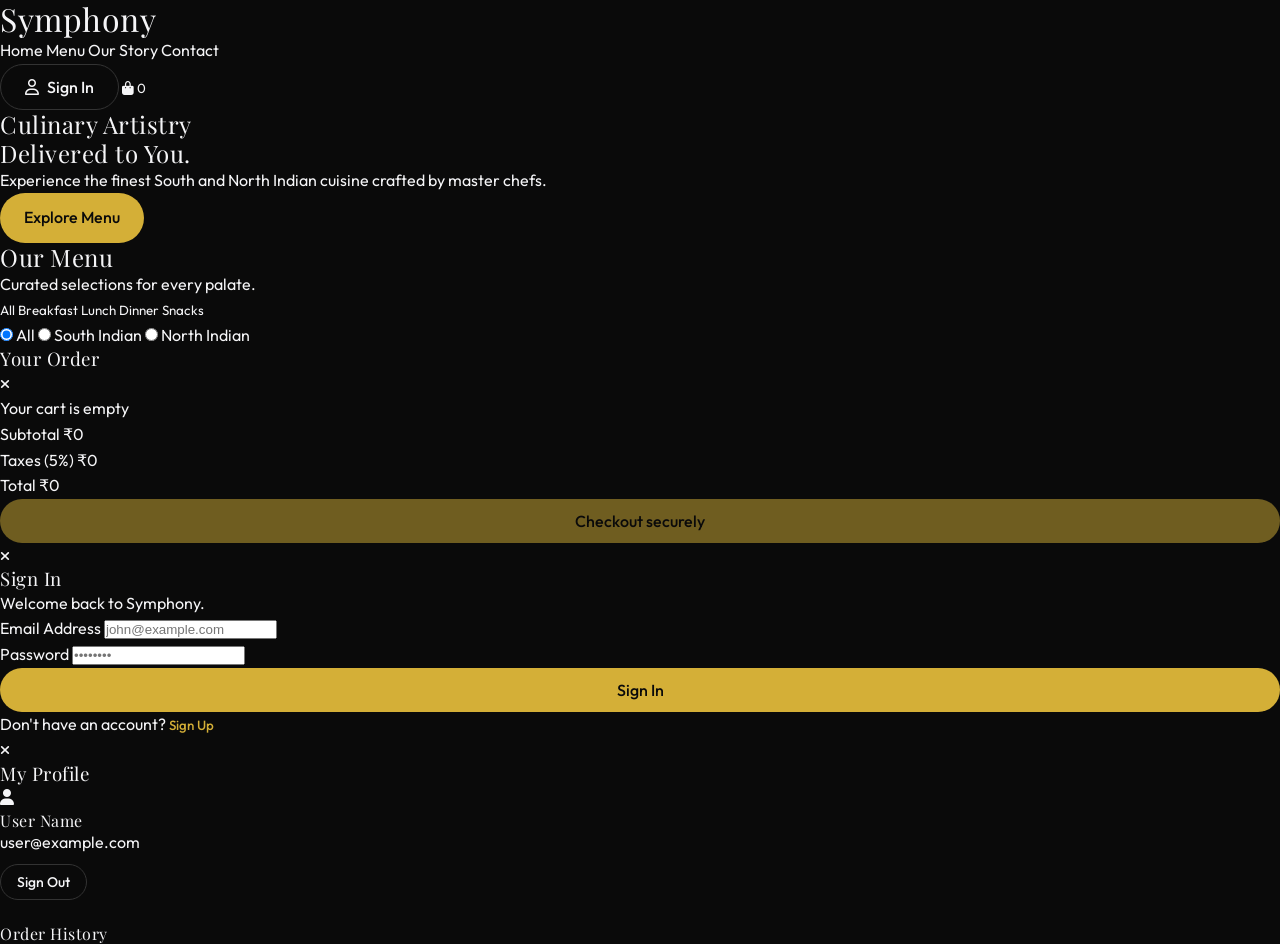
==== index.html @ 0ef2cbe0 "Add files via upload" ====
<!DOCTYPE html>
<html lang="en">

<head>
    <meta charset="UTF-8">
    <meta name="viewport" content="width=device-width, initial-scale=1.0">
    <title>Symphony | Premium Dining Experience</title>

    <!-- Google Fonts -->
    <link rel="preconnect" href="https://fonts.googleapis.com">
    <link rel="preconnect" href="https://fonts.gstatic.com" crossorigin>
    <link
        href="https://fonts.googleapis.com/css2?family=Outfit:wght@300;400;500;600&family=Playfair+Display:ital,wght@0,400;0,600;0,700;1,400&display=swap"
        rel="stylesheet">

    <!-- FontAwesome -->
    <link rel="stylesheet" href="https://cdnjs.cloudflare.com/ajax/libs/font-awesome/6.4.0/css/all.min.css">

    <!-- Custom CSS -->
    <link rel="stylesheet" href="styles.css">
</head>

<body>

    <header class="navbar" id="navbar">
        <div class="nav-container">
            <div class="logo">
                <h1>Symphony</h1>
            </div>
            <nav class="nav-links">
                <a href="#home">Home</a>
                <a href="#menu">Menu</a>
                <a href="#about">Our Story</a>
                <a href="#contact">Contact</a>
            </nav>
            <div class="nav-actions">
                <button id="authBtn" class="btn btn-outline"><i class="fa-regular fa-user"></i> Sign In</button>
                <button id="cartBtn" class="cart-btn">
                    <i class="fa-solid fa-bag-shopping"></i>
                    <span id="cartCount" class="cart-count">0</span>
                </button>
            </div>
        </div>
    </header>

    <main>
        <!-- Hero Section -->
        <section id="home" class="hero">
            <div class="hero-content">
                <h2 class="hero-title">Culinary Artistry <br> Delivered to You.</h2>
                <p class="hero-subtitle">Experience the finest South and North Indian cuisine crafted by master chefs.
                </p>
                <a href="#menu" class="btn btn-primary">Explore Menu</a>
            </div>
        </section>

        <!-- Menu Section structure (to be populated dynamically) -->
        <section id="menu" class="menu-section">
            <div class="section-header">
                <h2>Our Menu</h2>
                <p>Curated selections for every palate.</p>
            </div>

            <div class="menu-categories" id="menuCategories">
                <button class="category-btn active" data-category="all">All</button>
                <button class="category-btn" data-category="Breakfast">Breakfast</button>
                <button class="category-btn" data-category="Lunch">Lunch</button>
                <button class="category-btn" data-category="Dinner">Dinner</button>
                <button class="category-btn" data-category="Snacks">Snacks</button>
            </div>

            <div class="region-filters" id="regionFilters">
                <label class="filter-label"><input type="radio" name="region" value="all" checked> All</label>
                <label class="filter-label"><input type="radio" name="region" value="South Indian"> South Indian</label>
                <label class="filter-label"><input type="radio" name="region" value="North Indian"> North Indian</label>
            </div>

            <div class="menu-grid" id="menuGrid">
                <!-- Menu Cards will be injected here by app.js -->
            </div>
        </section>
    </main>

    <!-- Cart Sidebar -->
    <div class="cart-overlay" id="cartOverlay"></div>
    <aside class="cart-sidebar" id="cartSidebar">
        <div class="cart-header">
            <h3>Your Order</h3>
            <button id="closeCart" class="close-btn"><i class="fa-solid fa-xmark"></i></button>
        </div>
        <div class="cart-items" id="cartItems">
            <!-- Cart Items injected here -->
            <div class="empty-cart-msg">Your cart is empty</div>
        </div>
        <div class="cart-footer">
            <div class="summary-line">
                <span>Subtotal</span>
                <span id="cartSubtotal">₹0</span>
            </div>
            <div class="summary-line">
                <span>Taxes (5%)</span>
                <span id="cartTax">₹0</span>
            </div>
            <div class="summary-line total">
                <span>Total</span>
                <span id="cartTotal">₹0</span>
            </div>
            <button id="checkoutBtn" class="btn btn-primary btn-block" disabled>Checkout securely</button>
        </div>
    </aside>

    <!-- Auth Modal -->
    <div class="modal-overlay" id="authModal">
        <div class="modal-content">
            <button class="close-modal"><i class="fa-solid fa-xmark"></i></button>
            <div class="auth-box">
                <h3 id="authTitle">Sign In</h3>
                <p class="auth-subtitle" id="authSubtitle">Welcome back to Symphony.</p>
                <form id="authForm">
                    <div class="input-group" id="nameGroup" style="display: none;">
                        <label for="userName">Full Name</label>
                        <input type="text" id="userName" placeholder="John Doe">
                    </div>
                    <div class="input-group">
                        <label for="userEmail">Email Address</label>
                        <input type="email" id="userEmail" required placeholder="john@example.com">
                    </div>
                    <div class="input-group">
                        <label for="userPassword">Password</label>
                        <input type="password" id="userPassword" required placeholder="••••••••">
                    </div>
                    <button type="submit" class="btn btn-primary btn-block" id="authSubmitBtn">Sign In</button>
                </form>
                <div class="auth-switch">
                    <span id="authSwitchText">Don't have an account?</span>
                    <button type="button" id="authSwitchBtn" class="btn-text">Sign Up</button>
                </div>
            </div>
        </div>
    </div>

    <!-- User Profile & Order History Modal -->
    <div class="modal-overlay" id="profileModal">
        <div class="modal-content modal-lg">
            <button class="close-modal"><i class="fa-solid fa-xmark"></i></button>
            <div class="profile-box">
                <h3>My Profile</h3>
                <div class="profile-info">
                    <div class="avatar"><i class="fa-solid fa-user"></i></div>
                    <div class="details">
                        <h4 id="profileName">User Name</h4>
                        <p id="profileEmail">user@example.com</p>
                        <button id="logoutBtn" class="btn btn-outline btn-sm mt-2">Sign Out</button>
                    </div>
                </div>

                <div class="order-history-section mt-4">
                    <h4>Order History</h4>
                    <div class="orders-list" id="ordersList">
                        <!-- Orders injected here -->
                    </div>
                </div>
            </div>
        </div>
    </div>

    <!-- Razorpay Checkput Script Mock Note: Real one would be https://checkout.razorpay.com/v1/checkout.js -->
    <script src="https://checkout.razorpay.com/v1/checkout.js"></script>

    <!-- Application Scripts -->
    <script src="data.js"></script>
    <script src="app.js"></script>
    <script src="history.js"></script>
</body>

</html>
---- styles.css ----
/* =========================================================================
   DESIGN SYSTEM & VARIABLES
   ========================================================================= */
:root {
    /* Color Palette */
    --clr-bg: #0a0a0a;             /* Deep black background for luxury feel */
    --clr-surface: #141414;        /* Slightly lighter surface */
    --clr-surface-light: #1f1f1f;
    --clr-primary: #D4AF37;        /* Gold/Champagne accent */
    --clr-primary-hover: #F3E5AB;
    --clr-text: #F5F5F7;           /* Off-white text */
    --clr-text-muted: #A1A1A6;     /* Light gray for subtitles */
    --clr-border: #333333;
    --clr-danger: #ff453a;
    --clr-success: #32d74b;

    /* Typography */
    --font-heading: 'Playfair Display', serif;
    --font-body: 'Outfit', sans-serif;

    /* Spacing */
    --spacing-xs: 0.25rem;
    --spacing-sm: 0.5rem;
    --spacing-md: 1rem;
    --spacing-lg: 1.5rem;
    --spacing-xl: 2rem;
    --spacing-2xl: 4rem;

    /* Borders & Shadows */
    --radius-sm: 4px;
    --radius-md: 8px;
    --radius-lg: 16px;
    --radius-full: 9999px;
    --shadow-soft: 0 4px 20px rgba(0, 0, 0, 0.5);
    --shadow-glow: 0 0 15px rgba(212, 175, 55, 0.2);

    /* Transitions */
    --transition-fast: 0.2s ease;
    --transition-smooth: 0.4s cubic-bezier(0.16, 1, 0.3, 1);
}

/* =========================================================================
   RESET & BASE
   ========================================================================= */
* {
    margin: 0;
    padding: 0;
    box-sizing: border-box;
}

html {
    scroll-behavior: smooth;
    font-size: 16px;
}

body {
    font-family: var(--font-body);
    background-color: var(--clr-bg);
    color: var(--clr-text);
    line-height: 1.6;
    -webkit-font-smoothing: antialiased;
    overflow-x: hidden;
}

h1, h2, h3, h4, h5, h6 {
    font-family: var(--font-heading);
    font-weight: 400;
    letter-spacing: 0.5px;
    line-height: 1.2;
}

a {
    color: inherit;
    text-decoration: none;
    transition: color var(--transition-fast);
}

ul {
    list-style: none;
}

button {
    font-family: var(--font-body);
    cursor: pointer;
    border: none;
    background: none;
    color: inherit;
    outline: none;
}

img {
    max-width: 100%;
    display: block;
}

/* =========================================================================
   UTILITIES & COMPONENTS
   ========================================================================= */
.mt-2 { margin-top: var(--spacing-sm); }
.mt-4 { margin-top: var(--spacing-lg); }
.mb-2 { margin-bottom: var(--spacing-sm); }
.mb-4 { margin-bottom: var(--spacing-lg); }

/* Buttons */
.btn {
    display: inline-flex;
    align-items: center;
    justify-content: center;
    gap: 0.5rem;
    padding: 0.75rem 1.5rem;
    border-radius: var(--radius-full);
    font-weight: 500;
    font-size: 1rem;
    transition: all var(--transition-smooth);
}

.btn-primary {
    background-color: var(--clr-primary);
    color: var(--clr-bg);
}

.btn-primary:hover:not(:disabled) {
    background-color: var(--clr-primary-hover);
    transform: translateY(-2px);
    box-shadow: var(--shadow-glow);
}

.btn-primary:disabled {
    opacity: 0.5;
    cursor: not-allowed;
}

.btn-outline {
    background-color: transparent;
    border: 1px solid var(--clr-border);
    color: var(--clr-text);
}

.btn-outline:hover {
    border-color: var(--clr-primary);
    color: var(--clr-primary);
}

.btn-text {
    color: var(--clr-primary);
    font-weight: 500;
}

.btn-text:hover {
    text-decoration: underline;
}

.btn-block {
    width: 100%;
}

.btn-sm {
    padding: 0.5rem 1rem;
    font-size: 0.875rem;
}
/ *   = = = = = = = = = = = = = = = = = = = = = = = = = = = = = = = = = = = = = = = = = = = = = = = = = = = = = = = = = = = = = = = = = = = = = = = = = 
       N A V B A R   &   H E R O 
       = = = = = = = = = = = = = = = = = = = = = = = = = = = = = = = = = = = = = = = = = = = = = = = = = = = = = = = = = = = = = = = = = = = = = = = = =   * / 
 . n a v b a r   { 
         p o s i t i o n :   f i x e d ; 
         t o p :   0 ; 
         l e f t :   0 ; 
         w i d t h :   1 0 0 % ; 
         p a d d i n g :   1 r e m   0 ; 
         z - i n d e x :   1 0 0 ; 
         b a c k g r o u n d :   r g b a ( 1 0 ,   1 0 ,   1 0 ,   0 . 8 5 ) ; 
         b a c k d r o p - f i l t e r :   b l u r ( 1 0 p x ) ; 
         - w e b k i t - b a c k d r o p - f i l t e r :   b l u r ( 1 0 p x ) ; 
         b o r d e r - b o t t o m :   1 p x   s o l i d   r g b a ( 2 5 5 ,   2 5 5 ,   2 5 5 ,   0 . 0 5 ) ; 
         t r a n s i t i o n :   a l l   v a r ( - - t r a n s i t i o n - s m o o t h ) ; 
 } 
 
 . n a v - c o n t a i n e r   { 
         m a x - w i d t h :   1 2 0 0 p x ; 
         m a r g i n :   0   a u t o ; 
         p a d d i n g :   0   2 r e m ; 
         d i s p l a y :   f l e x ; 
         j u s t i f y - c o n t e n t :   s p a c e - b e t w e e n ; 
         a l i g n - i t e m s :   c e n t e r ; 
 } 
 
 . l o g o   h 1   { 
         f o n t - s i z e :   1 . 8 r e m ; 
         c o l o r :   v a r ( - - c l r - p r i m a r y ) ; 
         l e t t e r - s p a c i n g :   1 p x ; 
         f o n t - s t y l e :   i t a l i c ; 
 } 
 
 . n a v - l i n k s   { 
         d i s p l a y :   f l e x ; 
         g a p :   2 r e m ; 
 } 
 
 . n a v - l i n k s   a   { 
         f o n t - w e i g h t :   5 0 0 ; 
         f o n t - s i z e :   0 . 9 5 r e m ; 
         c o l o r :   v a r ( - - c l r - t e x t - m u t e d ) ; 
         p o s i t i o n :   r e l a t i v e ; 
 } 
 
 . n a v - l i n k s   a : h o v e r   { 
         c o l o r :   v a r ( - - c l r - t e x t ) ; 
 } 
 
 . n a v - l i n k s   a : : a f t e r   { 
         c o n t e n t :   ' ' ; 
         p o s i t i o n :   a b s o l u t e ; 
         b o t t o m :   - 4 p x ; 
         l e f t :   0 ; 
         w i d t h :   0 % ; 
         h e i g h t :   2 p x ; 
         b a c k g r o u n d - c o l o r :   v a r ( - - c l r - p r i m a r y ) ; 
         t r a n s i t i o n :   w i d t h   v a r ( - - t r a n s i t i o n - f a s t ) ; 
 } 
 
 . n a v - l i n k s   a : h o v e r : : a f t e r   { 
         w i d t h :   1 0 0 % ; 
 } 
 
 . n a v - a c t i o n s   { 
         d i s p l a y :   f l e x ; 
         a l i g n - i t e m s :   c e n t e r ; 
         g a p :   1 . 5 r e m ; 
 } 
 
 . c a r t - b t n   { 
         p o s i t i o n :   r e l a t i v e ; 
         f o n t - s i z e :   1 . 2 r e m ; 
         c o l o r :   v a r ( - - c l r - t e x t ) ; 
         t r a n s i t i o n :   c o l o r   v a r ( - - t r a n s i t i o n - f a s t ) ; 
 } 
 
 . c a r t - b t n : h o v e r   { 
         c o l o r :   v a r ( - - c l r - p r i m a r y ) ; 
 } 
 
 . c a r t - c o u n t   { 
         p o s i t i o n :   a b s o l u t e ; 
         t o p :   - 8 p x ; 
         r i g h t :   - 1 0 p x ; 
         b a c k g r o u n d - c o l o r :   v a r ( - - c l r - p r i m a r y ) ; 
         c o l o r :   v a r ( - - c l r - b g ) ; 
         f o n t - s i z e :   0 . 7 r e m ; 
         f o n t - w e i g h t :   6 0 0 ; 
         h e i g h t :   1 8 p x ; 
         m i n - w i d t h :   1 8 p x ; 
         b o r d e r - r a d i u s :   v a r ( - - r a d i u s - f u l l ) ; 
         d i s p l a y :   f l e x ; 
         a l i g n - i t e m s :   c e n t e r ; 
         j u s t i f y - c o n t e n t :   c e n t e r ; 
         p a d d i n g :   0   4 p x ; 
 } 
 
 / *   H e r o   S e c t i o n   * / 
 . h e r o   { 
         h e i g h t :   1 0 0 v h ; 
         m i n - h e i g h t :   6 0 0 p x ; 
         d i s p l a y :   f l e x ; 
         a l i g n - i t e m s :   c e n t e r ; 
         p a d d i n g :   0   2 r e m ; 
         p o s i t i o n :   r e l a t i v e ; 
         b a c k g r o u n d :   l i n e a r - g r a d i e n t ( r g b a ( 0 , 0 , 0 , 0 . 6 ) ,   r g b a ( 0 , 0 , 0 , 0 . 8 ) ) ,   u r l ( ' h t t p s : / / i m a g e s . u n s p l a s h . c o m / p h o t o - 1 5 1 4 3 6 1 8 9 2 6 3 5 - 6 b 0 7 e 3 1 e 7 5 f 9 ? i x l i b = r b - 4 . 0 . 3 & a u t o = f o r m a t & f i t = c r o p & w = 1 9 2 0 & q = 8 0 ' )   c e n t e r / c o v e r   n o - r e p e a t ; 
 } 
 
 . h e r o : : a f t e r   { 
         c o n t e n t :   ' ' ; 
         p o s i t i o n :   a b s o l u t e ; 
         b o t t o m :   0 ; 
         l e f t :   0 ; 
         w i d t h :   1 0 0 % ; 
         h e i g h t :   1 0 0 p x ; 
         b a c k g r o u n d :   l i n e a r - g r a d i e n t ( t o   t o p ,   v a r ( - - c l r - b g ) ,   t r a n s p a r e n t ) ; 
 } 
 
 . h e r o - c o n t e n t   { 
         m a x - w i d t h :   1 2 0 0 p x ; 
         m a r g i n :   0   a u t o ; 
         w i d t h :   1 0 0 % ; 
         z - i n d e x :   1 ; 
 } 
 
 . h e r o - t i t l e   { 
         f o n t - s i z e :   c l a m p ( 3 r e m ,   5 v w ,   5 r e m ) ; 
         m a r g i n - b o t t o m :   1 r e m ; 
         c o l o r :   v a r ( - - c l r - t e x t ) ; 
 } 
 
 . h e r o - s u b t i t l e   { 
         f o n t - s i z e :   1 . 2 r e m ; 
         c o l o r :   v a r ( - - c l r - t e x t - m u t e d ) ; 
         m a x - w i d t h :   5 0 0 p x ; 
         m a r g i n - b o t t o m :   2 r e m ; 
 } 
 
 / *   = = = = = = = = = = = = = = = = = = = = = = = = = = = = = = = = = = = = = = = = = = = = = = = = = = = = = = = = = = = = = = = = = = = = = = = = = 
       M O D A L S   ( A U T H   &   P R O F I L E ) 
       = = = = = = = = = = = = = = = = = = = = = = = = = = = = = = = = = = = = = = = = = = = = = = = = = = = = = = = = = = = = = = = = = = = = = = = = =   * / 
 . m o d a l - o v e r l a y   { 
         p o s i t i o n :   f i x e d ; 
         t o p :   0 ; 
         l e f t :   0 ; 
         w i d t h :   1 0 0 % ; 
         h e i g h t :   1 0 0 % ; 
         b a c k g r o u n d :   r g b a ( 0 ,   0 ,   0 ,   0 . 8 ) ; 
         b a c k d r o p - f i l t e r :   b l u r ( 5 p x ) ; 
         - w e b k i t - b a c k d r o p - f i l t e r :   b l u r ( 5 p x ) ; 
         z - i n d e x :   1 0 0 0 ; 
         d i s p l a y :   f l e x ; 
         a l i g n - i t e m s :   c e n t e r ; 
         j u s t i f y - c o n t e n t :   c e n t e r ; 
         o p a c i t y :   0 ; 
         v i s i b i l i t y :   h i d d e n ; 
         t r a n s i t i o n :   a l l   v a r ( - - t r a n s i t i o n - f a s t ) ; 
 } 
 
 . m o d a l - o v e r l a y . a c t i v e   { 
         o p a c i t y :   1 ; 
         v i s i b i l i t y :   v i s i b l e ; 
 } 
 
 . m o d a l - c o n t e n t   { 
         b a c k g r o u n d :   v a r ( - - c l r - s u r f a c e ) ; 
         b o r d e r :   1 p x   s o l i d   v a r ( - - c l r - b o r d e r ) ; 
         b o r d e r - r a d i u s :   v a r ( - - r a d i u s - l g ) ; 
         p a d d i n g :   2 . 5 r e m ; 
         w i d t h :   9 0 % ; 
         m a x - w i d t h :   4 0 0 p x ; 
         p o s i t i o n :   r e l a t i v e ; 
         t r a n s f o r m :   t r a n s l a t e Y ( 2 0 p x ) ; 
         t r a n s i t i o n :   t r a n s f o r m   v a r ( - - t r a n s i t i o n - f a s t ) ; 
         b o x - s h a d o w :   v a r ( - - s h a d o w - s o f t ) ; 
 } 
 
 . m o d a l - c o n t e n t . m o d a l - l g   { 
         m a x - w i d t h :   6 0 0 p x ; 
 } 
 
 . m o d a l - o v e r l a y . a c t i v e   . m o d a l - c o n t e n t   { 
         t r a n s f o r m :   t r a n s l a t e Y ( 0 ) ; 
 } 
 
 . c l o s e - m o d a l   { 
         p o s i t i o n :   a b s o l u t e ; 
         t o p :   1 . 5 r e m ; 
         r i g h t :   1 . 5 r e m ; 
         f o n t - s i z e :   1 . 2 r e m ; 
         c o l o r :   v a r ( - - c l r - t e x t - m u t e d ) ; 
 } 
 
 . c l o s e - m o d a l : h o v e r   { 
         c o l o r :   v a r ( - - c l r - t e x t ) ; 
 } 
 
 . a u t h - b o x   h 3 ,   . p r o f i l e - b o x   h 3   { 
         f o n t - s i z e :   1 . 8 r e m ; 
         m a r g i n - b o t t o m :   0 . 5 r e m ; 
         c o l o r :   v a r ( - - c l r - p r i m a r y ) ; 
 } 
 
 . a u t h - s u b t i t l e   { 
         c o l o r :   v a r ( - - c l r - t e x t - m u t e d ) ; 
         m a r g i n - b o t t o m :   2 r e m ; 
         f o n t - s i z e :   0 . 9 5 r e m ; 
 } 
 
 . i n p u t - g r o u p   { 
         m a r g i n - b o t t o m :   1 . 5 r e m ; 
 } 
 
 . i n p u t - g r o u p   l a b e l   { 
         d i s p l a y :   b l o c k ; 
         f o n t - s i z e :   0 . 8 5 r e m ; 
         c o l o r :   v a r ( - - c l r - t e x t - m u t e d ) ; 
         m a r g i n - b o t t o m :   0 . 5 r e m ; 
         t e x t - t r a n s f o r m :   u p p e r c a s e ; 
         l e t t e r - s p a c i n g :   0 . 5 p x ; 
 } 
 
 . i n p u t - g r o u p   i n p u t   { 
         w i d t h :   1 0 0 % ; 
         b a c k g r o u n d :   v a r ( - - c l r - s u r f a c e - l i g h t ) ; 
         b o r d e r :   1 p x   s o l i d   v a r ( - - c l r - b o r d e r ) ; 
         b o r d e r - r a d i u s :   v a r ( - - r a d i u s - s m ) ; 
         p a d d i n g :   0 . 8 r e m   1 r e m ; 
         c o l o r :   v a r ( - - c l r - t e x t ) ; 
         f o n t - f a m i l y :   v a r ( - - f o n t - b o d y ) ; 
         f o n t - s i z e :   1 r e m ; 
         t r a n s i t i o n :   b o r d e r - c o l o r   v a r ( - - t r a n s i t i o n - f a s t ) ; 
 } 
 
 . i n p u t - g r o u p   i n p u t : f o c u s   { 
         o u t l i n e :   n o n e ; 
         b o r d e r - c o l o r :   v a r ( - - c l r - p r i m a r y ) ; 
 } 
 
 . a u t h - s w i t c h   { 
         m a r g i n - t o p :   1 . 5 r e m ; 
         t e x t - a l i g n :   c e n t e r ; 
         f o n t - s i z e :   0 . 9 r e m ; 
         c o l o r :   v a r ( - - c l r - t e x t - m u t e d ) ; 
 } 
 
 . p r o f i l e - i n f o   { 
         d i s p l a y :   f l e x ; 
         a l i g n - i t e m s :   c e n t e r ; 
         g a p :   1 . 5 r e m ; 
         p a d d i n g - b o t t o m :   1 . 5 r e m ; 
         b o r d e r - b o t t o m :   1 p x   s o l i d   v a r ( - - c l r - b o r d e r ) ; 
 } 
 
 . a v a t a r   { 
         w i d t h :   6 0 p x ; 
         h e i g h t :   6 0 p x ; 
         b a c k g r o u n d :   v a r ( - - c l r - s u r f a c e - l i g h t ) ; 
         b o r d e r - r a d i u s :   v a r ( - - r a d i u s - f u l l ) ; 
         d i s p l a y :   f l e x ; 
         a l i g n - i t e m s :   c e n t e r ; 
         j u s t i f y - c o n t e n t :   c e n t e r ; 
         f o n t - s i z e :   1 . 5 r e m ; 
         c o l o r :   v a r ( - - c l r - p r i m a r y ) ; 
 } 
 
 . o r d e r - h i s t o r y - s e c t i o n   h 4   { 
         m a r g i n - b o t t o m :   1 r e m ; 
         f o n t - s i z e :   1 . 2 r e m ; 
 } 
 
 . o r d e r s - l i s t   { 
         m a x - h e i g h t :   3 0 0 p x ; 
         o v e r f l o w - y :   a u t o ; 
         p a d d i n g - r i g h t :   1 r e m ; 
 } 
 
 . o r d e r s - l i s t : : - w e b k i t - s c r o l l b a r   { 
         w i d t h :   6 p x ; 
 } 
 . o r d e r s - l i s t : : - w e b k i t - s c r o l l b a r - t r a c k   { 
         b a c k g r o u n d :   v a r ( - - c l r - s u r f a c e ) ; 
 } 
 . o r d e r s - l i s t : : - w e b k i t - s c r o l l b a r - t h u m b   { 
         b a c k g r o u n d :   v a r ( - - c l r - b o r d e r ) ; 
         b o r d e r - r a d i u s :   v a r ( - - r a d i u s - f u l l ) ; 
 } 
 
 . o r d e r - c a r d   { 
         b a c k g r o u n d :   v a r ( - - c l r - s u r f a c e - l i g h t ) ; 
         b o r d e r - r a d i u s :   v a r ( - - r a d i u s - m d ) ; 
         p a d d i n g :   1 r e m ; 
         m a r g i n - b o t t o m :   1 r e m ; 
 } 
 
 . o r d e r - h e a d e r   { 
         d i s p l a y :   f l e x ; 
         j u s t i f y - c o n t e n t :   s p a c e - b e t w e e n ; 
         m a r g i n - b o t t o m :   0 . 5 r e m ; 
         f o n t - s i z e :   0 . 9 r e m ; 
 } 
 
 . o r d e r - i d   { 
         c o l o r :   v a r ( - - c l r - p r i m a r y ) ; 
         f o n t - w e i g h t :   5 0 0 ; 
 } 
 
 . o r d e r - d a t e   { 
         c o l o r :   v a r ( - - c l r - t e x t - m u t e d ) ; 
 } 
 
 . o r d e r - t o t a l   { 
         f o n t - w e i g h t :   6 0 0 ; 
         m a r g i n - b o t t o m :   0 . 5 r e m ; 
 } 
 
 . o r d e r - a c t i o n s   { 
         d i s p l a y :   f l e x ; 
         g a p :   0 . 5 r e m ; 
 } 
  
 
 / *   = = = = = = = = = = = = = = = = = = = = = = = = = = = = = = = = = = = = = = = = = = = = = = = = = = = = = = = = = = = = = = = = = = = = = = = = = 
       M E N U   S E C T I O N   &   C A R D S 
       = = = = = = = = = = = = = = = = = = = = = = = = = = = = = = = = = = = = = = = = = = = = = = = = = = = = = = = = = = = = = = = = = = = = = = = = =   * / 
 . m e n u - s e c t i o n   { 
         p a d d i n g :   6 r e m   2 r e m ; 
         m a x - w i d t h :   1 2 0 0 p x ; 
         m a r g i n :   0   a u t o ; 
 } 
 
 . s e c t i o n - h e a d e r   { 
         t e x t - a l i g n :   c e n t e r ; 
         m a r g i n - b o t t o m :   3 r e m ; 
 } 
 
 . s e c t i o n - h e a d e r   h 2   { 
         f o n t - s i z e :   2 . 5 r e m ; 
         c o l o r :   v a r ( - - c l r - p r i m a r y ) ; 
         m a r g i n - b o t t o m :   0 . 5 r e m ; 
 } 
 
 . s e c t i o n - h e a d e r   p   { 
         c o l o r :   v a r ( - - c l r - t e x t - m u t e d ) ; 
 } 
 
 . m e n u - c a t e g o r i e s   { 
         d i s p l a y :   f l e x ; 
         j u s t i f y - c o n t e n t :   c e n t e r ; 
         f l e x - w r a p :   w r a p ; 
         g a p :   1 r e m ; 
         m a r g i n - b o t t o m :   2 r e m ; 
 } 
 
 . c a t e g o r y - b t n   { 
         p a d d i n g :   0 . 5 r e m   1 . 5 r e m ; 
         b o r d e r - r a d i u s :   v a r ( - - r a d i u s - f u l l ) ; 
         b o r d e r :   1 p x   s o l i d   v a r ( - - c l r - b o r d e r ) ; 
         c o l o r :   v a r ( - - c l r - t e x t - m u t e d ) ; 
         f o n t - w e i g h t :   5 0 0 ; 
         t r a n s i t i o n :   a l l   v a r ( - - t r a n s i t i o n - f a s t ) ; 
 } 
 
 . c a t e g o r y - b t n : h o v e r ,   . c a t e g o r y - b t n . a c t i v e   { 
         b a c k g r o u n d - c o l o r :   v a r ( - - c l r - p r i m a r y ) ; 
         c o l o r :   v a r ( - - c l r - b g ) ; 
         b o r d e r - c o l o r :   v a r ( - - c l r - p r i m a r y ) ; 
 } 
 
 . r e g i o n - f i l t e r s   { 
         d i s p l a y :   f l e x ; 
         j u s t i f y - c o n t e n t :   c e n t e r ; 
         g a p :   1 . 5 r e m ; 
         m a r g i n - b o t t o m :   3 r e m ; 
 } 
 
 . f i l t e r - l a b e l   { 
         d i s p l a y :   f l e x ; 
         a l i g n - i t e m s :   c e n t e r ; 
         g a p :   0 . 5 r e m ; 
         c u r s o r :   p o i n t e r ; 
         c o l o r :   v a r ( - - c l r - t e x t - m u t e d ) ; 
 } 
 
 . f i l t e r - l a b e l   i n p u t [ t y p e = \  
 r a d i o \ ]   { 
         a c c e n t - c o l o r :   v a r ( - - c l r - p r i m a r y ) ; 
         c u r s o r :   p o i n t e r ; 
 } 
 
 . m e n u - g r i d   { 
         d i s p l a y :   g r i d ; 
         g r i d - t e m p l a t e - c o l u m n s :   r e p e a t ( a u t o - f i l l ,   m i n m a x ( 2 8 0 p x ,   1 f r ) ) ; 
         g a p :   2 r e m ; 
 } 
 
 / *   F o o d   C a r d   * / 
 . f o o d - c a r d   { 
         b a c k g r o u n d :   v a r ( - - c l r - s u r f a c e ) ; 
         b o r d e r :   1 p x   s o l i d   v a r ( - - c l r - b o r d e r ) ; 
         b o r d e r - r a d i u s :   v a r ( - - r a d i u s - l g ) ; 
         o v e r f l o w :   h i d d e n ; 
         t r a n s i t i o n :   t r a n s f o r m   v a r ( - - t r a n s i t i o n - s m o o t h ) ,   b o x - s h a d o w   v a r ( - - t r a n s i t i o n - s m o o t h ) ; 
         d i s p l a y :   f l e x ; 
         f l e x - d i r e c t i o n :   c o l u m n ; 
 } 
 
 . f o o d - c a r d : h o v e r   { 
         t r a n s f o r m :   t r a n s l a t e Y ( - 5 p x ) ; 
         b o x - s h a d o w :   v a r ( - - s h a d o w - s o f t ) ; 
         b o r d e r - c o l o r :   r g b a ( 2 1 2 ,   1 7 5 ,   5 5 ,   0 . 3 ) ; 
 } 
 
 . c a r d - i m g   { 
         h e i g h t :   2 0 0 p x ; 
         w i d t h :   1 0 0 % ; 
         p o s i t i o n :   r e l a t i v e ; 
         o v e r f l o w :   h i d d e n ; 
 } 
 
 . c a r d - i m g   i m g   { 
         w i d t h :   1 0 0 % ; 
         h e i g h t :   1 0 0 % ; 
         o b j e c t - f i t :   c o v e r ; 
         t r a n s i t i o n :   t r a n s f o r m   0 . 6 s   e a s e ; 
 } 
 
 . f o o d - c a r d : h o v e r   . c a r d - i m g   i m g   { 
         t r a n s f o r m :   s c a l e ( 1 . 0 5 ) ; 
 } 
 
 . c a r d - b a d g e s   { 
         p o s i t i o n :   a b s o l u t e ; 
         t o p :   1 0 p x ; 
         l e f t :   1 0 p x ; 
         d i s p l a y :   f l e x ; 
         g a p :   0 . 5 r e m ; 
 } 
 
 . b a d g e   { 
         b a c k g r o u n d :   r g b a ( 0 , 0 , 0 , 0 . 7 ) ; 
         b a c k d r o p - f i l t e r :   b l u r ( 4 p x ) ; 
         - w e b k i t - b a c k d r o p - f i l t e r :   b l u r ( 4 p x ) ; 
         c o l o r :   v a r ( - - c l r - t e x t ) ; 
         p a d d i n g :   0 . 2 5 r e m   0 . 7 5 r e m ; 
         b o r d e r - r a d i u s :   v a r ( - - r a d i u s - f u l l ) ; 
         f o n t - s i z e :   0 . 7 5 r e m ; 
         f o n t - w e i g h t :   5 0 0 ; 
         b o r d e r :   1 p x   s o l i d   r g b a ( 2 5 5 , 2 5 5 , 2 5 5 , 0 . 1 ) ; 
 } 
 
 . b a d g e - r e g i o n   { 
         b a c k g r o u n d :   r g b a ( 2 1 2 ,   1 7 5 ,   5 5 ,   0 . 2 ) ; 
         c o l o r :   v a r ( - - c l r - p r i m a r y ) ; 
         b o r d e r - c o l o r :   r g b a ( 2 1 2 ,   1 7 5 ,   5 5 ,   0 . 3 ) ; 
 } 
 
 . c a r d - c o n t e n t   { 
         p a d d i n g :   1 . 5 r e m ; 
         f l e x - g r o w :   1 ; 
         d i s p l a y :   f l e x ; 
         f l e x - d i r e c t i o n :   c o l u m n ; 
 } 
 
 . c a r d - h e a d e r   { 
         d i s p l a y :   f l e x ; 
         j u s t i f y - c o n t e n t :   s p a c e - b e t w e e n ; 
         a l i g n - i t e m s :   f l e x - s t a r t ; 
         m a r g i n - b o t t o m :   0 . 5 r e m ; 
 } 
 
 . c a r d - t i t l e   { 
         f o n t - s i z e :   1 . 2 5 r e m ; 
         f o n t - w e i g h t :   5 0 0 ; 
 } 
 
 . c a r d - p r i c e   { 
         f o n t - s i z e :   1 . 1 r e m ; 
         f o n t - w e i g h t :   6 0 0 ; 
         c o l o r :   v a r ( - - c l r - p r i m a r y ) ; 
 } 
 
 . c a r d - d e s c   { 
         c o l o r :   v a r ( - - c l r - t e x t - m u t e d ) ; 
         f o n t - s i z e :   0 . 9 r e m ; 
         m a r g i n - b o t t o m :   1 . 5 r e m ; 
         f l e x - g r o w :   1 ; 
 } 
 
 . c a r d - f o o t e r   { 
         d i s p l a y :   f l e x ; 
         j u s t i f y - c o n t e n t :   s p a c e - b e t w e e n ; 
         a l i g n - i t e m s :   c e n t e r ; 
         b o r d e r - t o p :   1 p x   s o l i d   v a r ( - - c l r - b o r d e r ) ; 
         p a d d i n g - t o p :   1 r e m ; 
 } 
 
 . q t y - c o n t r o l s   { 
         d i s p l a y :   f l e x ; 
         a l i g n - i t e m s :   c e n t e r ; 
         b a c k g r o u n d :   v a r ( - - c l r - s u r f a c e - l i g h t ) ; 
         b o r d e r - r a d i u s :   v a r ( - - r a d i u s - f u l l ) ; 
         o v e r f l o w :   h i d d e n ; 
 } 
 
 . q t y - b t n   { 
         w i d t h :   3 2 p x ; 
         h e i g h t :   3 2 p x ; 
         d i s p l a y :   f l e x ; 
         a l i g n - i t e m s :   c e n t e r ; 
         j u s t i f y - c o n t e n t :   c e n t e r ; 
         b a c k g r o u n d :   t r a n s p a r e n t ; 
         c o l o r :   v a r ( - - c l r - t e x t ) ; 
 } 
 
 . q t y - b t n : h o v e r   { 
         b a c k g r o u n d :   r g b a ( 2 5 5 , 2 5 5 , 2 5 5 , 0 . 0 5 ) ; 
         c o l o r :   v a r ( - - c l r - p r i m a r y ) ; 
 } 
 
 . q t y - i n p u t   { 
         w i d t h :   4 0 p x ; 
         t e x t - a l i g n :   c e n t e r ; 
         b a c k g r o u n d :   t r a n s p a r e n t ; 
         b o r d e r :   n o n e ; 
         c o l o r :   v a r ( - - c l r - t e x t ) ; 
         f o n t - f a m i l y :   v a r ( - - f o n t - b o d y ) ; 
         f o n t - w e i g h t :   5 0 0 ; 
         f o n t - s i z e :   1 r e m ; 
 } 
 
 . q t y - i n p u t : f o c u s   { 
         o u t l i n e :   n o n e ; 
 } 
 
 . q t y - i n p u t : : - w e b k i t - o u t e r - s p i n - b u t t o n , 
 . q t y - i n p u t : : - w e b k i t - i n n e r - s p i n - b u t t o n   { 
     - w e b k i t - a p p e a r a n c e :   n o n e ; 
     m a r g i n :   0 ; 
 } 
 
 . a d d - b t n   { 
         w i d t h :   4 0 p x ; 
         h e i g h t :   4 0 p x ; 
         b o r d e r - r a d i u s :   v a r ( - - r a d i u s - f u l l ) ; 
         b a c k g r o u n d :   v a r ( - - c l r - s u r f a c e - l i g h t ) ; 
         c o l o r :   v a r ( - - c l r - t e x t ) ; 
         d i s p l a y :   f l e x ; 
         a l i g n - i t e m s :   c e n t e r ; 
         j u s t i f y - c o n t e n t :   c e n t e r ; 
         t r a n s i t i o n :   a l l   v a r ( - - t r a n s i t i o n - f a s t ) ; 
 } 
 
 . a d d - b t n : h o v e r   { 
         b a c k g r o u n d :   v a r ( - - c l r - p r i m a r y ) ; 
         c o l o r :   v a r ( - - c l r - b g ) ; 
 } 
  
 
 / *   = = = = = = = = = = = = = = = = = = = = = = = = = = = = = = = = = = = = = = = = = = = = = = = = = = = = = = = = = = = = = = = = = = = = = = = = = 
       C A R T   S I D E B A R 
       = = = = = = = = = = = = = = = = = = = = = = = = = = = = = = = = = = = = = = = = = = = = = = = = = = = = = = = = = = = = = = = = = = = = = = = = =   * / 
 . c a r t - o v e r l a y   { 
         p o s i t i o n :   f i x e d ; 
         t o p :   0 ; 
         l e f t :   0 ; 
         w i d t h :   1 0 0 % ; 
         h e i g h t :   1 0 0 % ; 
         b a c k g r o u n d :   r g b a ( 0 , 0 , 0 , 0 . 6 ) ; 
         b a c k d r o p - f i l t e r :   b l u r ( 2 p x ) ; 
         - w e b k i t - b a c k d r o p - f i l t e r :   b l u r ( 2 p x ) ; 
         z - i n d e x :   1 0 0 0 ; 
         o p a c i t y :   0 ; 
         v i s i b i l i t y :   h i d d e n ; 
         t r a n s i t i o n :   a l l   v a r ( - - t r a n s i t i o n - f a s t ) ; 
 } 
 
 . c a r t - o v e r l a y . a c t i v e   { 
         o p a c i t y :   1 ; 
         v i s i b i l i t y :   v i s i b l e ; 
 } 
 
 . c a r t - s i d e b a r   { 
         p o s i t i o n :   f i x e d ; 
         t o p :   0 ; 
         r i g h t :   - 4 0 0 p x ; 
         w i d t h :   1 0 0 % ; 
         m a x - w i d t h :   4 0 0 p x ; 
         h e i g h t :   1 0 0 v h ; 
         b a c k g r o u n d :   v a r ( - - c l r - s u r f a c e ) ; 
         z - i n d e x :   1 0 0 1 ; 
         d i s p l a y :   f l e x ; 
         f l e x - d i r e c t i o n :   c o l u m n ; 
         t r a n s i t i o n :   r i g h t   v a r ( - - t r a n s i t i o n - s m o o t h ) ; 
         b o x - s h a d o w :   - 5 p x   0   2 5 p x   r g b a ( 0 , 0 , 0 , 0 . 5 ) ; 
         b o r d e r - l e f t :   1 p x   s o l i d   v a r ( - - c l r - b o r d e r ) ; 
 } 
 
 . c a r t - s i d e b a r . a c t i v e   { 
         r i g h t :   0 ; 
 } 
 
 . c a r t - h e a d e r   { 
         p a d d i n g :   1 . 5 r e m ; 
         d i s p l a y :   f l e x ; 
         j u s t i f y - c o n t e n t :   s p a c e - b e t w e e n ; 
         a l i g n - i t e m s :   c e n t e r ; 
         b o r d e r - b o t t o m :   1 p x   s o l i d   v a r ( - - c l r - b o r d e r ) ; 
 } 
 
 . c a r t - h e a d e r   h 3   { 
         f o n t - s i z e :   1 . 5 r e m ; 
         c o l o r :   v a r ( - - c l r - p r i m a r y ) ; 
 } 
 
 . c l o s e - b t n   { 
         f o n t - s i z e :   1 . 2 5 r e m ; 
         c o l o r :   v a r ( - - c l r - t e x t - m u t e d ) ; 
         t r a n s i t i o n :   c o l o r   v a r ( - - t r a n s i t i o n - f a s t ) ; 
 } 
 
 . c l o s e - b t n : h o v e r   { 
         c o l o r :   v a r ( - - c l r - t e x t ) ; 
 } 
 
 . c a r t - i t e m s   { 
         f l e x - g r o w :   1 ; 
         o v e r f l o w - y :   a u t o ; 
         p a d d i n g :   1 . 5 r e m ; 
         d i s p l a y :   f l e x ; 
         f l e x - d i r e c t i o n :   c o l u m n ; 
         g a p :   1 . 5 r e m ; 
 } 
 
 . c a r t - i t e m s : : - w e b k i t - s c r o l l b a r   { 
         w i d t h :   6 p x ; 
 } 
 . c a r t - i t e m s : : - w e b k i t - s c r o l l b a r - t r a c k   { 
         b a c k g r o u n d :   v a r ( - - c l r - s u r f a c e ) ; 
 } 
 . c a r t - i t e m s : : - w e b k i t - s c r o l l b a r - t h u m b   { 
         b a c k g r o u n d :   v a r ( - - c l r - b o r d e r ) ; 
         b o r d e r - r a d i u s :   v a r ( - - r a d i u s - f u l l ) ; 
 } 
 
 . e m p t y - c a r t - m s g   { 
         t e x t - a l i g n :   c e n t e r ; 
         c o l o r :   v a r ( - - c l r - t e x t - m u t e d ) ; 
         m a r g i n - t o p :   2 r e m ; 
         f o n t - s i z e :   1 . 1 r e m ; 
 } 
 
 . c a r t - i t e m   { 
         d i s p l a y :   f l e x ; 
         g a p :   1 r e m ; 
         p a d d i n g - b o t t o m :   1 . 5 r e m ; 
         b o r d e r - b o t t o m :   1 p x   s o l i d   r g b a ( 2 5 5 , 2 5 5 , 2 5 5 , 0 . 0 5 ) ; 
 } 
 
 . c a r t - i t e m - i m g   { 
         w i d t h :   8 0 p x ; 
         h e i g h t :   8 0 p x ; 
         b o r d e r - r a d i u s :   v a r ( - - r a d i u s - m d ) ; 
         o b j e c t - f i t :   c o v e r ; 
 } 
 
 . c a r t - i t e m - d e t a i l s   { 
         f l e x - g r o w :   1 ; 
         d i s p l a y :   f l e x ; 
         f l e x - d i r e c t i o n :   c o l u m n ; 
         j u s t i f y - c o n t e n t :   s p a c e - b e t w e e n ; 
 } 
 
 . c a r t - i t e m - t i t l e   { 
         f o n t - s i z e :   1 . 1 r e m ; 
         f o n t - w e i g h t :   5 0 0 ; 
         m a r g i n - b o t t o m :   0 . 2 5 r e m ; 
 } 
 
 . c a r t - i t e m - p r i c e   { 
         c o l o r :   v a r ( - - c l r - p r i m a r y ) ; 
         f o n t - w e i g h t :   6 0 0 ; 
 } 
 
 . c a r t - i t e m - a c t i o n s   { 
         d i s p l a y :   f l e x ; 
         j u s t i f y - c o n t e n t :   s p a c e - b e t w e e n ; 
         a l i g n - i t e m s :   c e n t e r ; 
         m a r g i n - t o p :   0 . 7 5 r e m ; 
 } 
 
 . c a r t - q t y - c o n t r o l s   { 
         d i s p l a y :   f l e x ; 
         a l i g n - i t e m s :   c e n t e r ; 
         b a c k g r o u n d :   v a r ( - - c l r - s u r f a c e - l i g h t ) ; 
         b o r d e r - r a d i u s :   v a r ( - - r a d i u s - s m ) ; 
         o v e r f l o w :   h i d d e n ; 
 } 
 
 . c a r t - q t y - b t n   { 
         w i d t h :   2 8 p x ; 
         h e i g h t :   2 8 p x ; 
         d i s p l a y :   f l e x ; 
         a l i g n - i t e m s :   c e n t e r ; 
         j u s t i f y - c o n t e n t :   c e n t e r ; 
 } 
 
 . c a r t - q t y - b t n : h o v e r   { 
         b a c k g r o u n d :   r g b a ( 2 5 5 , 2 5 5 , 2 5 5 , 0 . 0 5 ) ; 
         c o l o r :   v a r ( - - c l r - p r i m a r y ) ; 
 } 
 
 . c a r t - q t y - v a l u e   { 
         w i d t h :   3 0 p x ; 
         t e x t - a l i g n :   c e n t e r ; 
         f o n t - s i z e :   0 . 9 r e m ; 
 } 
 
 . c a r t - i t e m - r e m o v e   { 
         c o l o r :   v a r ( - - c l r - d a n g e r ) ; 
         f o n t - s i z e :   0 . 9 r e m ; 
 } 
 
 . c a r t - i t e m - r e m o v e : h o v e r   { 
         t e x t - d e c o r a t i o n :   u n d e r l i n e ; 
 } 
 
 . c a r t - f o o t e r   { 
         p a d d i n g :   1 . 5 r e m ; 
         b a c k g r o u n d :   v a r ( - - c l r - s u r f a c e - l i g h t ) ; 
         b o r d e r - t o p :   1 p x   s o l i d   v a r ( - - c l r - b o r d e r ) ; 
 } 
 
 . s u m m a r y - l i n e   { 
         d i s p l a y :   f l e x ; 
         j u s t i f y - c o n t e n t :   s p a c e - b e t w e e n ; 
         m a r g i n - b o t t o m :   0 . 7 5 r e m ; 
         c o l o r :   v a r ( - - c l r - t e x t - m u t e d ) ; 
 } 
 
 . s u m m a r y - l i n e . t o t a l   { 
         m a r g i n - t o p :   1 r e m ; 
         p a d d i n g - t o p :   1 r e m ; 
         b o r d e r - t o p :   1 p x   d a s h e d   v a r ( - - c l r - b o r d e r ) ; 
         c o l o r :   v a r ( - - c l r - t e x t ) ; 
         f o n t - s i z e :   1 . 2 5 r e m ; 
         f o n t - w e i g h t :   6 0 0 ; 
         m a r g i n - b o t t o m :   1 . 5 r e m ; 
 } 
 
 . s u m m a r y - l i n e . t o t a l   s p a n : l a s t - c h i l d   { 
         c o l o r :   v a r ( - - c l r - p r i m a r y ) ; 
 } 
  
 
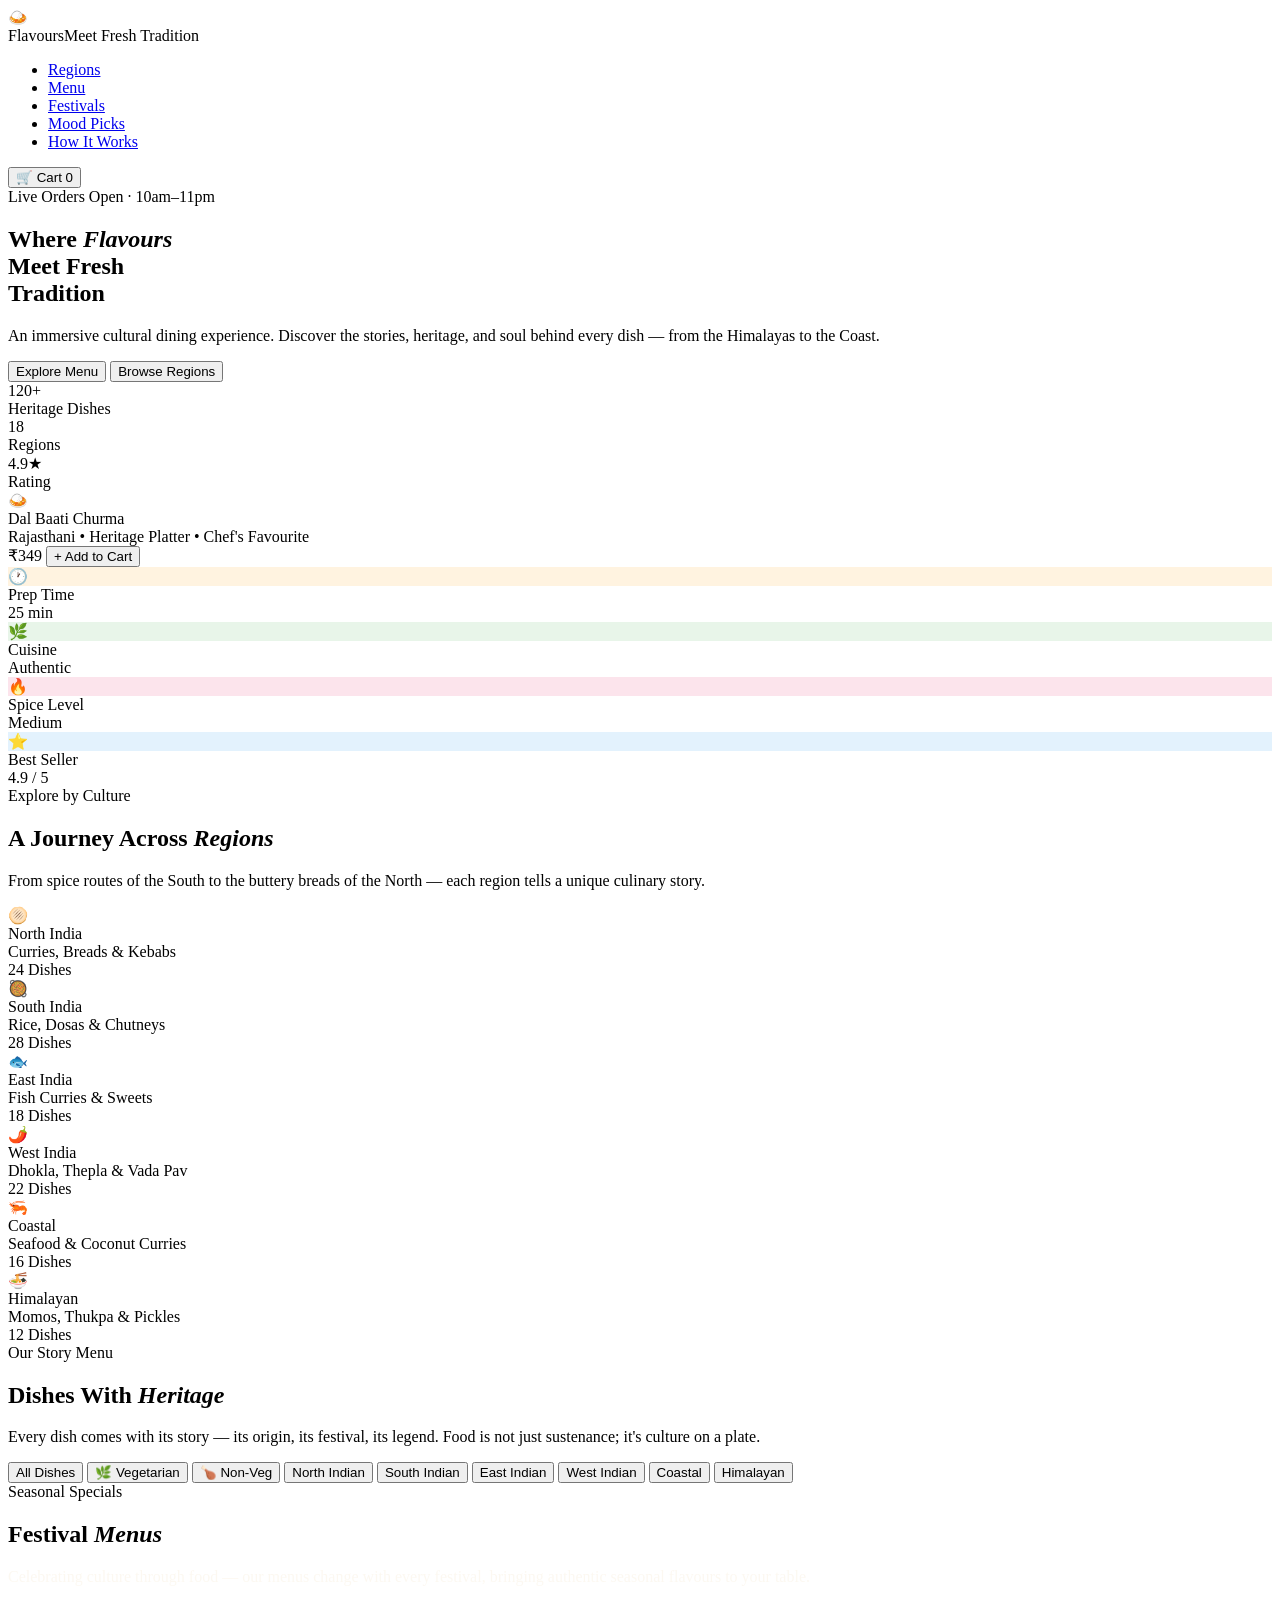
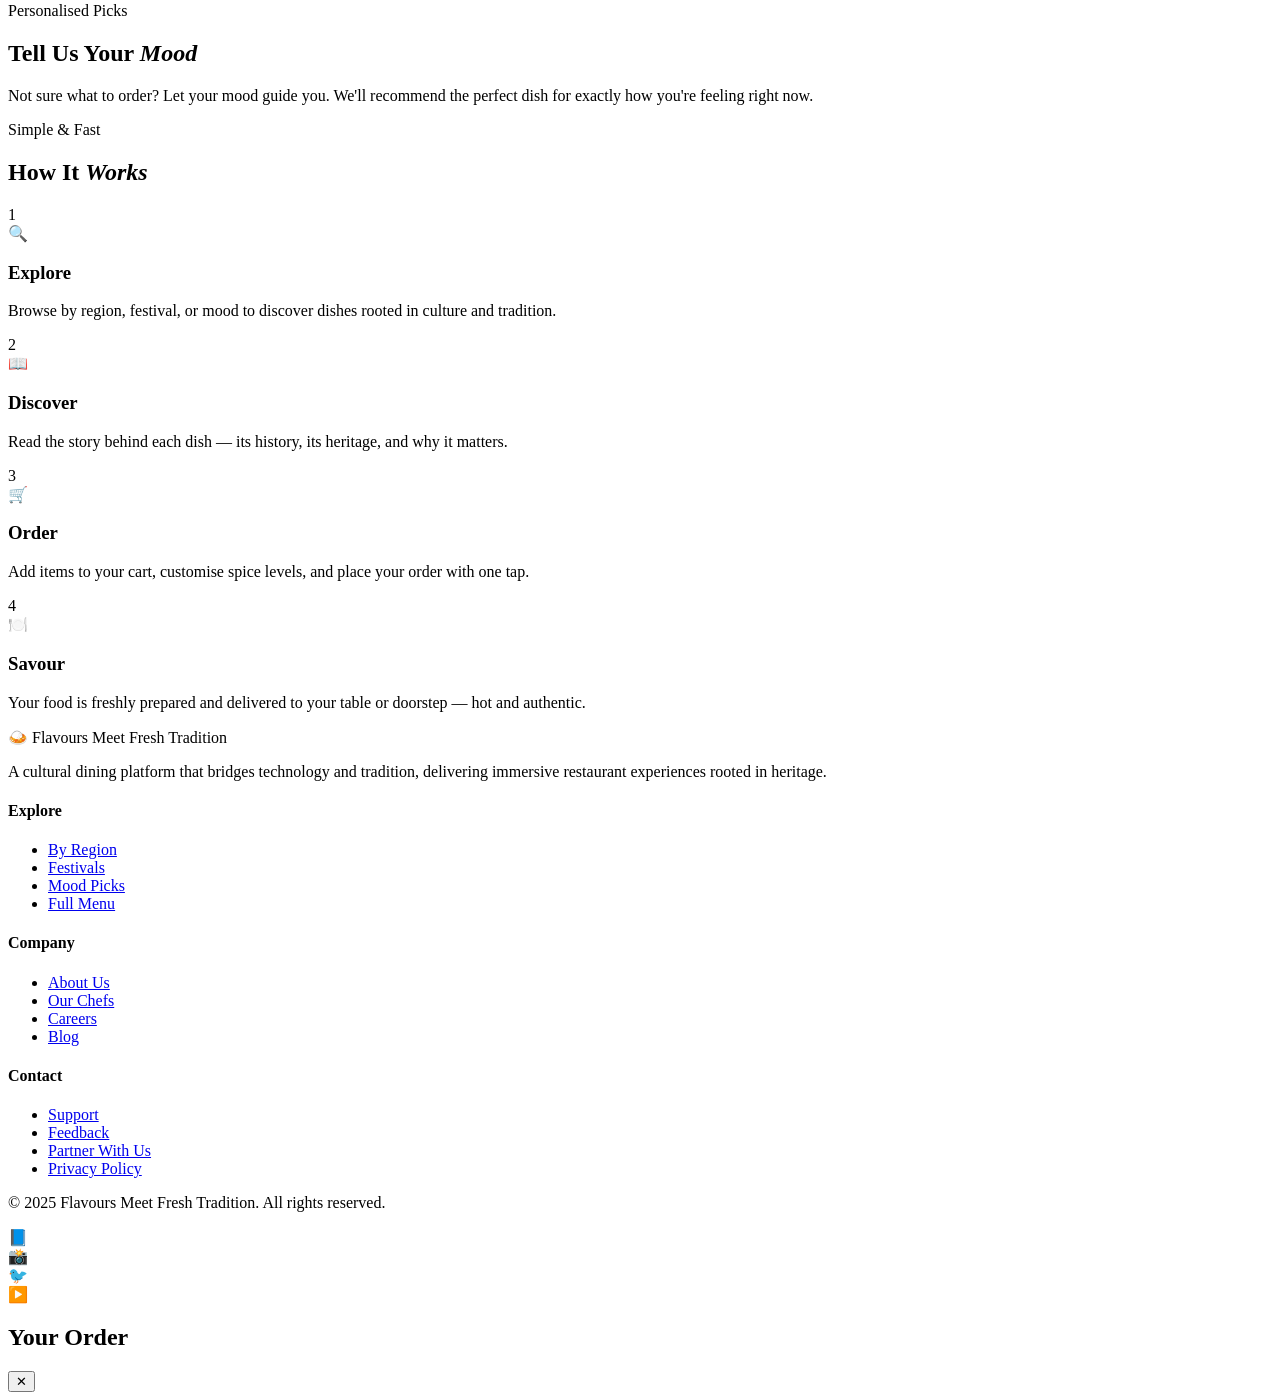
==== commit 7af8919b: "Add files via upload" ====
--- a/index.html
+++ b/index.html
@@ -1,176 +1,214 @@
-<!DOCTYPE html>
-<html lang="en">
-
-<head>
-    <meta charset="UTF-8">
-    <meta name="viewport" content="width=device-width, initial-scale=1.0">
-    <title>Symphony | Premium Dining Experience</title>
-
-    <!-- Google Fonts -->
-    <link rel="preconnect" href="https://fonts.googleapis.com">
-    <link rel="preconnect" href="https://fonts.gstatic.com" crossorigin>
-    <link
-        href="https://fonts.googleapis.com/css2?family=Outfit:wght@300;400;500;600&family=Playfair+Display:ital,wght@0,400;0,600;0,700;1,400&display=swap"
-        rel="stylesheet">
-
-    <!-- FontAwesome -->
-    <link rel="stylesheet" href="https://cdnjs.cloudflare.com/ajax/libs/font-awesome/6.4.0/css/all.min.css">
-
-    <!-- Custom CSS -->
-    <link rel="stylesheet" href="styles.css">
-</head>
-
-<body>
-
-    <header class="navbar" id="navbar">
-        <div class="nav-container">
-            <div class="logo">
-                <h1>Symphony</h1>
-            </div>
-            <nav class="nav-links">
-                <a href="#home">Home</a>
-                <a href="#menu">Menu</a>
-                <a href="#about">Our Story</a>
-                <a href="#contact">Contact</a>
-            </nav>
-            <div class="nav-actions">
-                <button id="authBtn" class="btn btn-outline"><i class="fa-regular fa-user"></i> Sign In</button>
-                <button id="cartBtn" class="cart-btn">
-                    <i class="fa-solid fa-bag-shopping"></i>
-                    <span id="cartCount" class="cart-count">0</span>
-                </button>
-            </div>
-        </div>
-    </header>
-
-    <main>
-        <!-- Hero Section -->
-        <section id="home" class="hero">
-            <div class="hero-content">
-                <h2 class="hero-title">Culinary Artistry <br> Delivered to You.</h2>
-                <p class="hero-subtitle">Experience the finest South and North Indian cuisine crafted by master chefs.
-                </p>
-                <a href="#menu" class="btn btn-primary">Explore Menu</a>
-            </div>
-        </section>
-
-        <!-- Menu Section structure (to be populated dynamically) -->
-        <section id="menu" class="menu-section">
-            <div class="section-header">
-                <h2>Our Menu</h2>
-                <p>Curated selections for every palate.</p>
-            </div>
-
-            <div class="menu-categories" id="menuCategories">
-                <button class="category-btn active" data-category="all">All</button>
-                <button class="category-btn" data-category="Breakfast">Breakfast</button>
-                <button class="category-btn" data-category="Lunch">Lunch</button>
-                <button class="category-btn" data-category="Dinner">Dinner</button>
-                <button class="category-btn" data-category="Snacks">Snacks</button>
-            </div>
-
-            <div class="region-filters" id="regionFilters">
-                <label class="filter-label"><input type="radio" name="region" value="all" checked> All</label>
-                <label class="filter-label"><input type="radio" name="region" value="South Indian"> South Indian</label>
-                <label class="filter-label"><input type="radio" name="region" value="North Indian"> North Indian</label>
-            </div>
-
-            <div class="menu-grid" id="menuGrid">
-                <!-- Menu Cards will be injected here by app.js -->
-            </div>
-        </section>
-    </main>
-
-    <!-- Cart Sidebar -->
-    <div class="cart-overlay" id="cartOverlay"></div>
-    <aside class="cart-sidebar" id="cartSidebar">
-        <div class="cart-header">
-            <h3>Your Order</h3>
-            <button id="closeCart" class="close-btn"><i class="fa-solid fa-xmark"></i></button>
-        </div>
-        <div class="cart-items" id="cartItems">
-            <!-- Cart Items injected here -->
-            <div class="empty-cart-msg">Your cart is empty</div>
-        </div>
-        <div class="cart-footer">
-            <div class="summary-line">
-                <span>Subtotal</span>
-                <span id="cartSubtotal">₹0</span>
-            </div>
-            <div class="summary-line">
-                <span>Taxes (5%)</span>
-                <span id="cartTax">₹0</span>
-            </div>
-            <div class="summary-line total">
-                <span>Total</span>
-                <span id="cartTotal">₹0</span>
-            </div>
-            <button id="checkoutBtn" class="btn btn-primary btn-block" disabled>Checkout securely</button>
-        </div>
-    </aside>
-
-    <!-- Auth Modal -->
-    <div class="modal-overlay" id="authModal">
-        <div class="modal-content">
-            <button class="close-modal"><i class="fa-solid fa-xmark"></i></button>
-            <div class="auth-box">
-                <h3 id="authTitle">Sign In</h3>
-                <p class="auth-subtitle" id="authSubtitle">Welcome back to Symphony.</p>
-                <form id="authForm">
-                    <div class="input-group" id="nameGroup" style="display: none;">
-                        <label for="userName">Full Name</label>
-                        <input type="text" id="userName" placeholder="John Doe">
-                    </div>
-                    <div class="input-group">
-                        <label for="userEmail">Email Address</label>
-                        <input type="email" id="userEmail" required placeholder="john@example.com">
-                    </div>
-                    <div class="input-group">
-                        <label for="userPassword">Password</label>
-                        <input type="password" id="userPassword" required placeholder="••••••••">
-                    </div>
-                    <button type="submit" class="btn btn-primary btn-block" id="authSubmitBtn">Sign In</button>
-                </form>
-                <div class="auth-switch">
-                    <span id="authSwitchText">Don't have an account?</span>
-                    <button type="button" id="authSwitchBtn" class="btn-text">Sign Up</button>
-                </div>
-            </div>
-        </div>
-    </div>
-
-    <!-- User Profile & Order History Modal -->
-    <div class="modal-overlay" id="profileModal">
-        <div class="modal-content modal-lg">
-            <button class="close-modal"><i class="fa-solid fa-xmark"></i></button>
-            <div class="profile-box">
-                <h3>My Profile</h3>
-                <div class="profile-info">
-                    <div class="avatar"><i class="fa-solid fa-user"></i></div>
-                    <div class="details">
-                        <h4 id="profileName">User Name</h4>
-                        <p id="profileEmail">user@example.com</p>
-                        <button id="logoutBtn" class="btn btn-outline btn-sm mt-2">Sign Out</button>
-                    </div>
-                </div>
-
-                <div class="order-history-section mt-4">
-                    <h4>Order History</h4>
-                    <div class="orders-list" id="ordersList">
-                        <!-- Orders injected here -->
-                    </div>
-                </div>
-            </div>
-        </div>
-    </div>
-
-    <!-- Razorpay Checkput Script Mock Note: Real one would be https://checkout.razorpay.com/v1/checkout.js -->
-    <script src="https://checkout.razorpay.com/v1/checkout.js"></script>
-
-    <!-- Application Scripts -->
-    <script src="data.js"></script>
-    <script src="app.js"></script>
-    <script src="history.js"></script>
-</body>
-
-</html>+<!DOCTYPE html>
+<html lang="en">
+<head>
+<meta charset="UTF-8"/>
+<meta name="viewport" content="width=device-width, initial-scale=1.0"/>
+<title>Flavours Meet Fresh Tradition — Cultural Restaurant</title>
+<link rel="preconnect" href="https://fonts.googleapis.com"/>
+<link href="https://fonts.googleapis.com/css2?family=Playfair+Display:ital,wght@0,400;0,700;0,900;1,400;1,700&family=Crimson+Pro:ital,wght@0,300;0,400;0,600;1,300;1,400&family=DM+Mono:wght@300;400&display=swap" rel="stylesheet"/>
+
+<link rel="stylesheet" href="css/style.css">
+</head>
+<body>
+
+<!-- NAV -->
+<nav id="mainNav">
+  <div class="nav-brand">
+    <div class="nav-logo">🍛</div>
+    <div class="nav-title">Flavours<span>Meet Fresh Tradition</span></div>
+  </div>
+  <ul class="nav-links">
+    <li><a href="#regions">Regions</a></li>
+    <li><a href="#menu">Menu</a></li>
+    <li><a href="#festivals">Festivals</a></li>
+    <li><a href="#mood">Mood Picks</a></li>
+    <li><a href="#how">How It Works</a></li>
+  </ul>
+  <div class="nav-actions">
+    <button class="btn-cart" onclick="toggleCart()">
+      🛒 Cart <span class="cart-badge" id="cartBadge">0</span>
+    </button>
+  </div>
+</nav>
+
+<!-- HERO -->
+<section id="hero">
+  <div class="hero-bg"></div>
+  <div class="hero-pattern"></div>
+  <div class="hero-content fade-in">
+    <div class="hero-tag"><span class="dot"></span><span>Live Orders Open · 10am–11pm</span></div>
+    <h1 class="hero-title">Where <em>Flavours</em><br/>Meet Fresh<br/>Tradition</h1>
+    <p class="hero-sub">An immersive cultural dining experience. Discover the stories, heritage, and soul behind every dish — from the Himalayas to the Coast.</p>
+    <div class="hero-actions">
+      <button class="btn-primary" onclick="document.getElementById('menu').scrollIntoView({behavior:'smooth'})">Explore Menu</button>
+      <button class="btn-outline" onclick="document.getElementById('regions').scrollIntoView({behavior:'smooth'})">Browse Regions</button>
+    </div>
+    <div class="hero-stats">
+      <div><div class="stat-num">120+</div><div class="stat-lbl">Heritage Dishes</div></div>
+      <div><div class="stat-num">18</div><div class="stat-lbl">Regions</div></div>
+      <div><div class="stat-num">4.9★</div><div class="stat-lbl">Rating</div></div>
+    </div>
+  </div>
+  <div class="hero-visual fade-in" style="animation-delay:.2s">
+    <div class="hero-card-main">
+      <div class="hero-dish-img">🍛</div>
+      <div class="hero-card-info">
+        <div class="hci-name">Dal Baati Churma</div>
+        <div class="hci-desc">Rajasthani • Heritage Platter • Chef's Favourite</div>
+        <div class="hci-footer">
+          <span class="hci-price">₹349</span>
+          <button class="btn-add" onclick="addToCartDirect('Dal Baati Churma','🍛',349,'Rajasthani')">+ Add to Cart</button>
+        </div>
+      </div>
+    </div>
+    <div class="hero-float-cards">
+      <div class="float-card"><div class="fc-icon" style="background:#FFF3E0">🕐</div><div><div class="fc-label">Prep Time</div><div class="fc-value">25 min</div></div></div>
+      <div class="float-card"><div class="fc-icon" style="background:#E8F5E9">🌿</div><div><div class="fc-label">Cuisine</div><div class="fc-value">Authentic</div></div></div>
+      <div class="float-card"><div class="fc-icon" style="background:#FCE4EC">🔥</div><div><div class="fc-label">Spice Level</div><div class="fc-value">Medium</div></div></div>
+      <div class="float-card"><div class="fc-icon" style="background:#E3F2FD">⭐</div><div><div class="fc-label">Best Seller</div><div class="fc-value">4.9 / 5</div></div></div>
+    </div>
+  </div>
+</section>
+
+<!-- REGIONS -->
+<section id="regions">
+  <div class="sec-header fade-in">
+    <div class="sec-eyebrow">Explore by Culture</div>
+    <h2 class="sec-title" style="color:var(--cream)">A Journey Across <em>Regions</em></h2>
+    <p class="sec-desc">From spice routes of the South to the buttery breads of the North — each region tells a unique culinary story.</p>
+  </div>
+  <div class="region-grid fade-in">
+    <div class="region-card" onclick="filterByRegion('North Indian')">
+      <div class="rc-bg north">🫓</div>
+      <div class="rc-overlay"><div class="rc-name">North India</div><div class="rc-dishes">Curries, Breads & Kebabs</div><div class="rc-tag">24 Dishes</div></div>
+    </div>
+    <div class="region-card" onclick="filterByRegion('South Indian')">
+      <div class="rc-bg south">🥘</div>
+      <div class="rc-overlay"><div class="rc-name">South India</div><div class="rc-dishes">Rice, Dosas & Chutneys</div><div class="rc-tag">28 Dishes</div></div>
+    </div>
+    <div class="region-card" onclick="filterByRegion('East Indian')">
+      <div class="rc-bg east">🐟</div>
+      <div class="rc-overlay"><div class="rc-name">East India</div><div class="rc-dishes">Fish Curries & Sweets</div><div class="rc-tag">18 Dishes</div></div>
+    </div>
+    <div class="region-card" onclick="filterByRegion('West Indian')">
+      <div class="rc-bg west">🌶️</div>
+      <div class="rc-overlay"><div class="rc-name">West India</div><div class="rc-dishes">Dhokla, Thepla & Vada Pav</div><div class="rc-tag">22 Dishes</div></div>
+    </div>
+    <div class="region-card" onclick="filterByRegion('Coastal')">
+      <div class="rc-bg coastal">🦐</div>
+      <div class="rc-overlay"><div class="rc-name">Coastal</div><div class="rc-dishes">Seafood & Coconut Curries</div><div class="rc-tag">16 Dishes</div></div>
+    </div>
+    <div class="region-card" onclick="filterByRegion('Himalayan')">
+      <div class="rc-bg himalayan">🍜</div>
+      <div class="rc-overlay"><div class="rc-name">Himalayan</div><div class="rc-dishes">Momos, Thukpa & Pickles</div><div class="rc-tag">12 Dishes</div></div>
+    </div>
+  </div>
+</section>
+
+<!-- MENU -->
+<section id="menu">
+  <div class="sec-header fade-in">
+    <div class="sec-eyebrow">Our Story Menu</div>
+    <h2 class="sec-title">Dishes With <em>Heritage</em></h2>
+    <p class="sec-desc">Every dish comes with its story — its origin, its festival, its legend. Food is not just sustenance; it's culture on a plate.</p>
+  </div>
+  <div class="menu-filter fade-in" id="menuFilter">
+    <button class="filter-btn active" onclick="filterMenu('all',this)">All Dishes</button>
+    <button class="filter-btn" onclick="filterMenu('veg',this)">🌿 Vegetarian</button>
+    <button class="filter-btn" onclick="filterMenu('nonveg',this)">🍗 Non-Veg</button>
+    <button class="filter-btn" onclick="filterMenu('North Indian',this)">North Indian</button>
+    <button class="filter-btn" onclick="filterMenu('South Indian',this)">South Indian</button>
+    <button class="filter-btn" onclick="filterMenu('East Indian',this)">East Indian</button>
+    <button class="filter-btn" onclick="filterMenu('West Indian',this)">West Indian</button>
+    <button class="filter-btn" onclick="filterMenu('Coastal',this)">Coastal</button>
+    <button class="filter-btn" onclick="filterMenu('Himalayan',this)">Himalayan</button>
+  </div>
+  <div class="menu-grid" id="menuGrid"></div>
+</section>
+
+<!-- FESTIVALS -->
+<section id="festivals">
+  <div class="sec-header fade-in">
+    <div class="sec-eyebrow">Seasonal Specials</div>
+    <h2 class="sec-title" style="color:var(--cream)">Festival <em>Menus</em></h2>
+    <p class="sec-desc" style="color:rgba(250,243,232,.6)">Celebrating culture through food — our menus change with every festival, bringing authentic seasonal flavours to your table.</p>
+  </div>
+  <div class="festival-tabs fade-in" id="festTabs"></div>
+  <div id="festContent"></div>
+</section>
+
+<!-- MOOD -->
+<section id="mood">
+  <div class="sec-header fade-in">
+    <div class="sec-eyebrow">Personalised Picks</div>
+    <h2 class="sec-title">Tell Us Your <em>Mood</em></h2>
+    <p class="sec-desc">Not sure what to order? Let your mood guide you. We'll recommend the perfect dish for exactly how you're feeling right now.</p>
+  </div>
+  <div class="mood-grid fade-in" id="moodGrid"></div>
+  <div class="mood-results" id="moodResults"></div>
+</section>
+
+<!-- HOW IT WORKS -->
+<section id="how">
+  <div class="sec-header fade-in">
+    <div class="sec-eyebrow">Simple & Fast</div>
+    <h2 class="sec-title">How It <em>Works</em></h2>
+  </div>
+  <div class="steps-grid fade-in">
+    <div class="step"><div class="step-num">1</div><div class="step-icon">🔍</div><h3 class="step-title">Explore</h3><p class="step-desc">Browse by region, festival, or mood to discover dishes rooted in culture and tradition.</p></div>
+    <div class="step"><div class="step-num">2</div><div class="step-icon">📖</div><h3 class="step-title">Discover</h3><p class="step-desc">Read the story behind each dish — its history, its heritage, and why it matters.</p></div>
+    <div class="step"><div class="step-num">3</div><div class="step-icon">🛒</div><h3 class="step-title">Order</h3><p class="step-desc">Add items to your cart, customise spice levels, and place your order with one tap.</p></div>
+    <div class="step"><div class="step-num">4</div><div class="step-icon">🍽️</div><h3 class="step-title">Savour</h3><p class="step-desc">Your food is freshly prepared and delivered to your table or doorstep — hot and authentic.</p></div>
+  </div>
+</section>
+
+<!-- FOOTER -->
+<footer>
+  <div class="footer-grid">
+    <div class="footer-brand">
+      <div class="fb-title">🍛 Flavours Meet Fresh Tradition</div>
+      <p>A cultural dining platform that bridges technology and tradition, delivering immersive restaurant experiences rooted in heritage.</p>
+    </div>
+    <div class="footer-col"><h4>Explore</h4><ul><li><a href="#regions">By Region</a></li><li><a href="#festivals">Festivals</a></li><li><a href="#mood">Mood Picks</a></li><li><a href="#menu">Full Menu</a></li></ul></div>
+    <div class="footer-col"><h4>Company</h4><ul><li><a href="#">About Us</a></li><li><a href="#">Our Chefs</a></li><li><a href="#">Careers</a></li><li><a href="#">Blog</a></li></ul></div>
+    <div class="footer-col"><h4>Contact</h4><ul><li><a href="#">Support</a></li><li><a href="#">Feedback</a></li><li><a href="#">Partner With Us</a></li><li><a href="#">Privacy Policy</a></li></ul></div>
+  </div>
+  <div class="footer-bottom">
+    <p>© 2025 Flavours Meet Fresh Tradition. All rights reserved.</p>
+    <div class="social-links">
+      <div class="social-link">📘</div><div class="social-link">📸</div>
+      <div class="social-link">🐦</div><div class="social-link">▶️</div>
+    </div>
+  </div>
+</footer>
+
+<!-- CART SIDEBAR -->
+<div class="cart-overlay" id="cartOverlay" onclick="toggleCart()"></div>
+<div class="cart-panel" id="cartPanel">
+  <div class="cart-header">
+    <h2>Your Order</h2>
+    <button class="cart-close" onclick="toggleCart()">✕</button>
+  </div>
+  <div class="cart-body" id="cartBody"></div>
+  <div class="cart-footer" id="cartFooter" style="display:none">
+    <div class="cart-breakdown" id="cartBreakdown"></div>
+    <button class="btn-checkout" onclick="checkout()">Place Order →</button>
+  </div>
+</div>
+
+<!-- DISH MODAL -->
+<div class="modal-overlay" id="dishModal" onclick="closeDishModal(event)">
+  <div class="modal-box" id="dishModalBox"></div>
+</div>
+
+<!-- ORDER SUCCESS MODAL -->
+<div class="modal-overlay order-modal" id="orderModal" onclick="closeOrderModal(event)">
+  <div class="modal-box" id="orderModalBox"></div>
+</div>
+
+<!-- TOAST -->
+<div class="toast" id="toast"></div>
+
+<script src="js/script.js"></script>
+</body>
+</html>
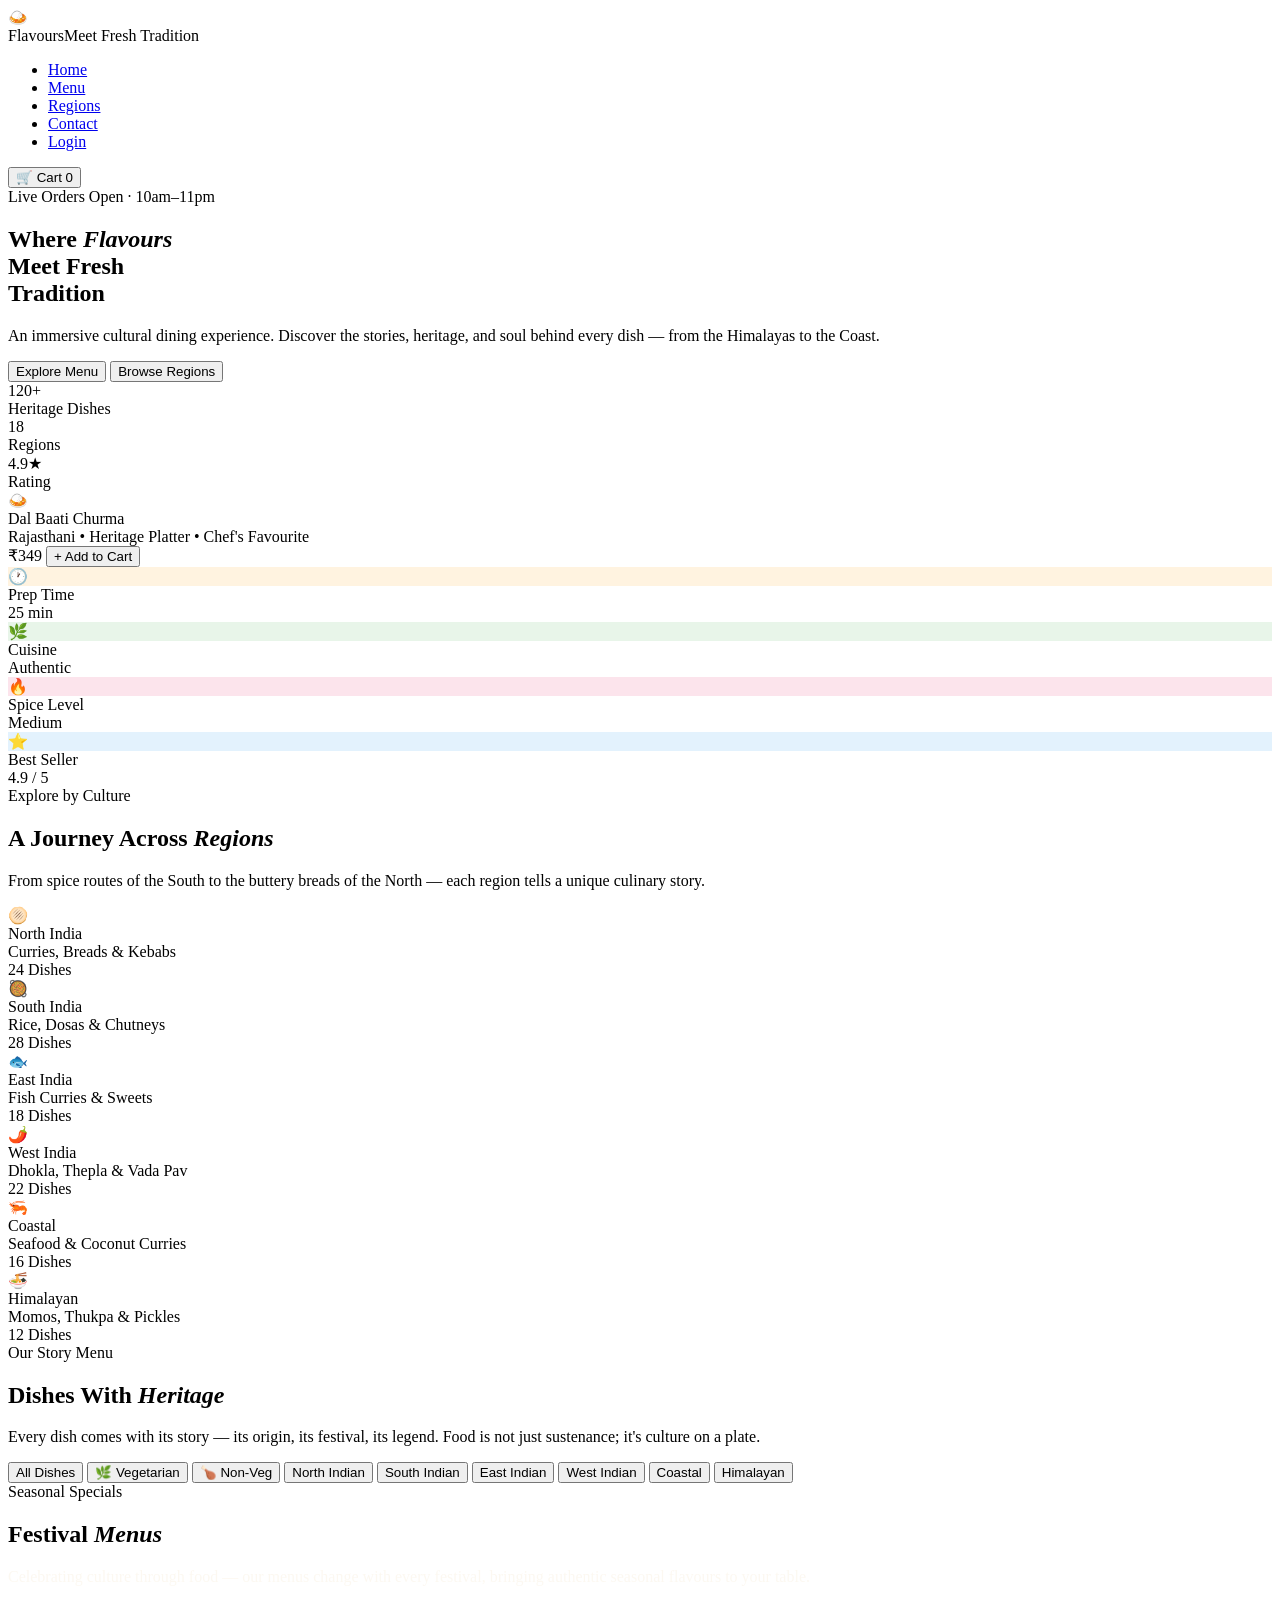
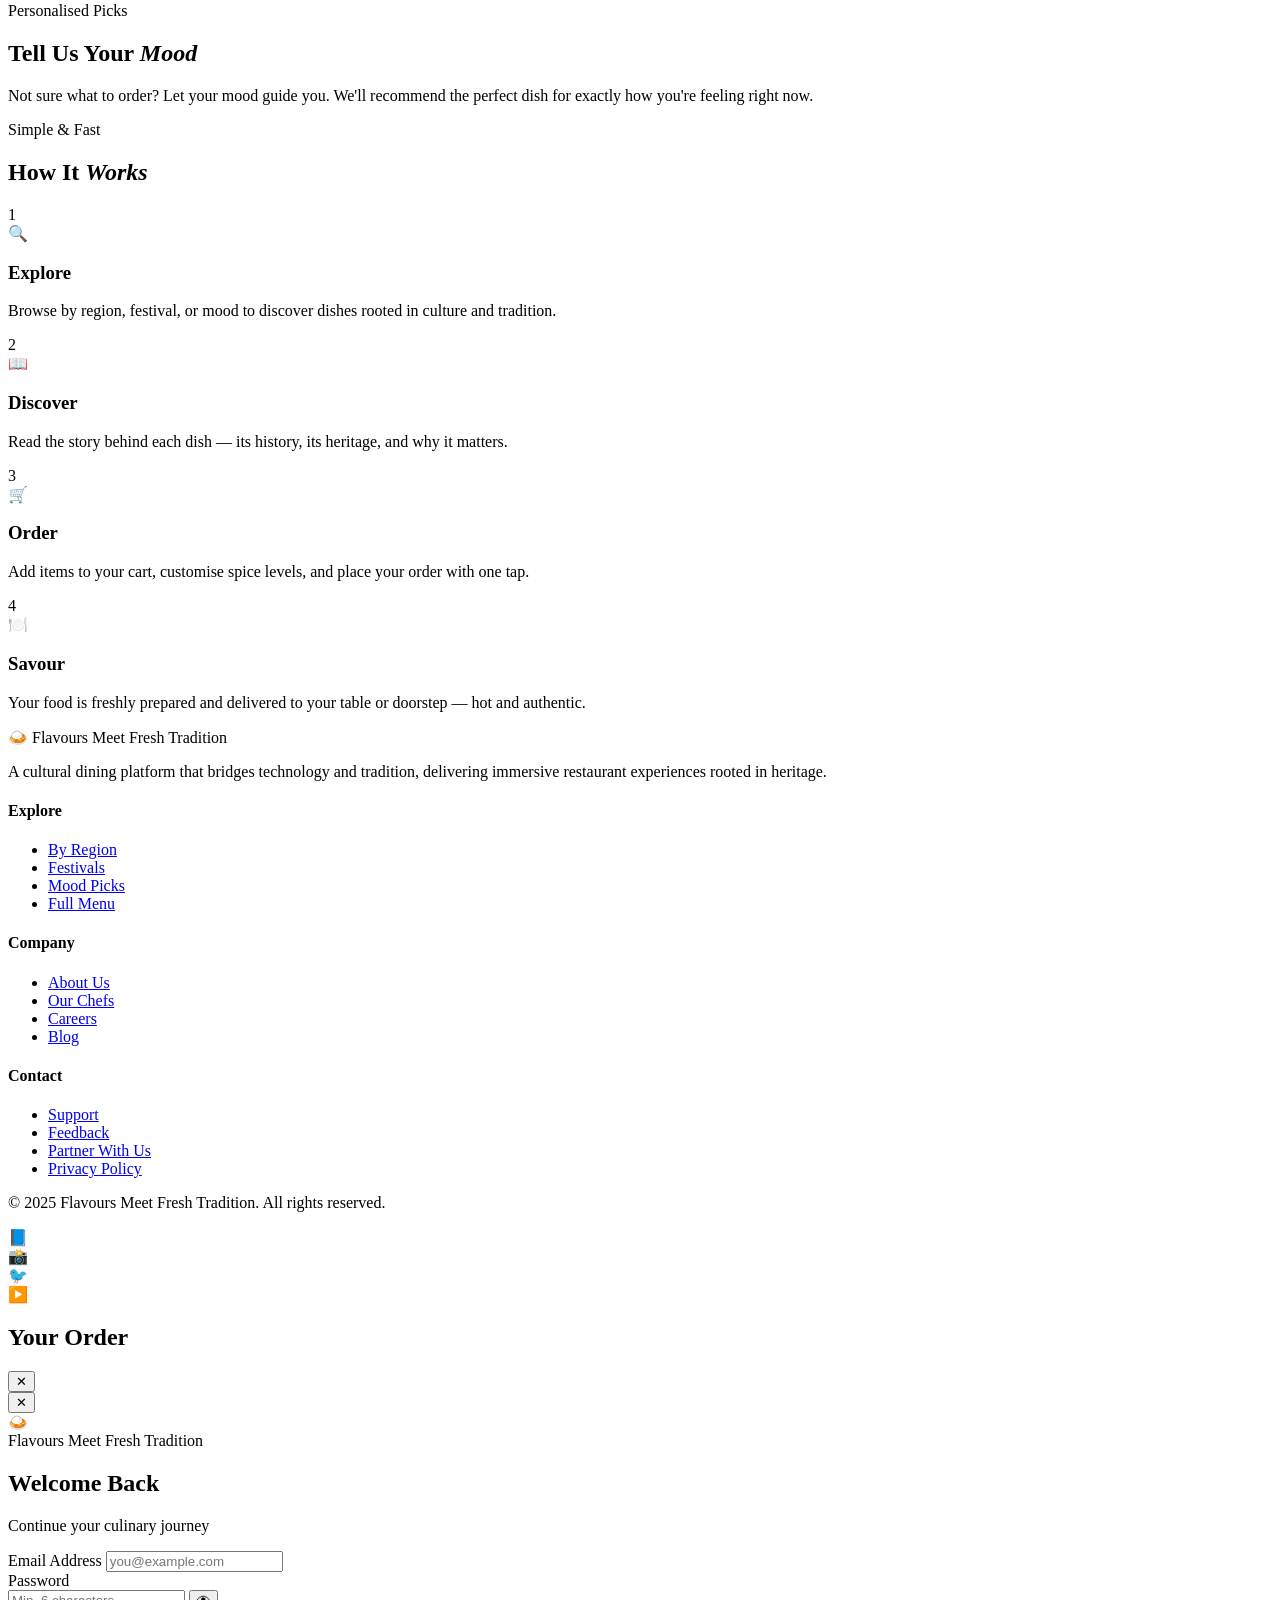
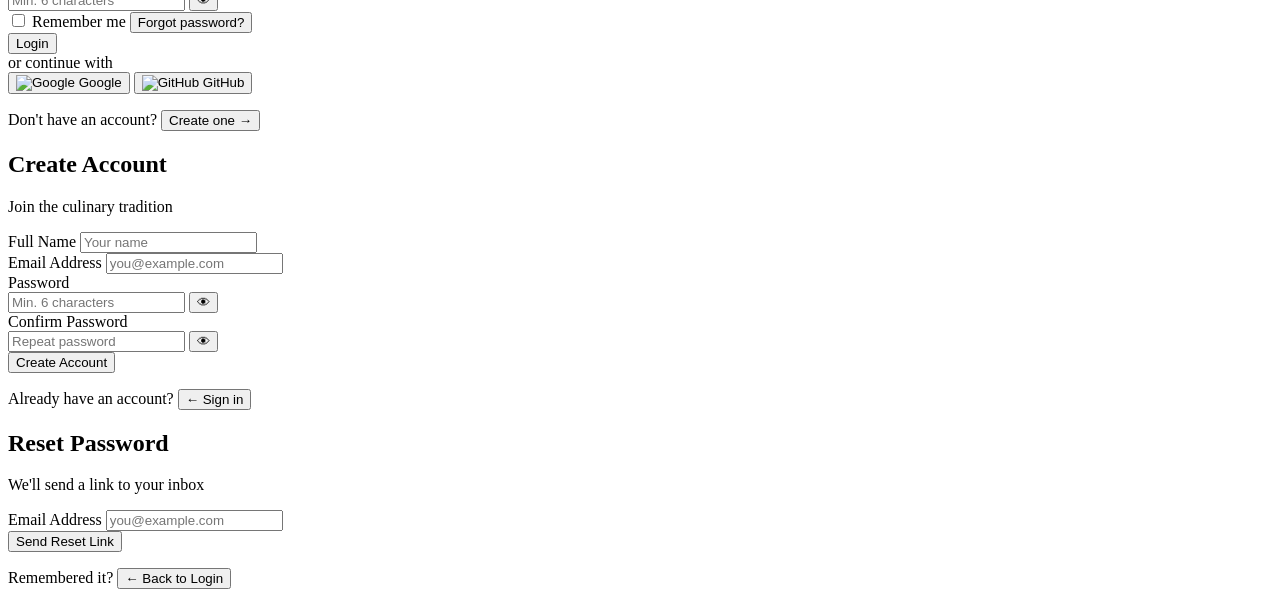
==== commit f832a484: "Add files via upload" ====
--- a/index.html
+++ b/index.html
@@ -18,12 +18,12 @@
     <div class="nav-title">Flavours<span>Meet Fresh Tradition</span></div>
   </div>
   <ul class="nav-links">
-    <li><a href="#regions">Regions</a></li>
-    <li><a href="#menu">Menu</a></li>
-    <li><a href="#festivals">Festivals</a></li>
-    <li><a href="#mood">Mood Picks</a></li>
-    <li><a href="#how">How It Works</a></li>
-  </ul>
+<li><a href="#hero">Home</a></li>
+<li><a href="#menu">Menu</a></li>
+<li><a href="#regions">Regions</a></li>
+<li><a href="#contact">Contact</a></li>
+<li><a href="#" onclick="openLogin()">Login</a></li>
+</ul>
   <div class="nav-actions">
     <button class="btn-cart" onclick="toggleCart()">
       🛒 Cart <span class="cart-badge" id="cartBadge">0</span>
@@ -210,5 +210,116 @@
 <div class="toast" id="toast"></div>
 
 <script src="js/script.js"></script>
+
+<!-- ══ PREMIUM AUTH MODAL ══════════════════════════════════ -->
+<div class="auth-overlay" id="loginModal" onclick="closeLogin(event)">
+  <div class="auth-card">
+    <div class="auth-accent"></div>
+    <button class="auth-close-btn" onclick="closeLoginBtn()">✕</button>
+
+    <div class="auth-brand">
+      <div class="auth-brand-icon">🍛</div>
+      <div class="auth-brand-text">
+        <span class="auth-brand-name">Flavours</span>
+        <span class="auth-brand-sub">Meet Fresh Tradition</span>
+      </div>
+    </div>
+
+    <!-- LOGIN -->
+    <div class="auth-panel visible" id="authLoginPanel">
+      <div class="auth-heading"><h2>Welcome Back</h2><p>Continue your culinary journey</p></div>
+
+      <div class="auth-field">
+        <label>Email Address</label>
+        <input type="email" id="authEmailInput" placeholder="you@example.com" autocomplete="email"
+               onkeydown="if(event.key==='Enter')loginUser()">
+        <span class="auth-field-error" id="loginEmailErr"></span>
+      </div>
+
+      <div class="auth-field">
+        <label>Password</label>
+        <div class="auth-input-wrap">
+          <input type="password" id="authPasswordInput" placeholder="Min. 6 characters"
+                 onkeydown="if(event.key==='Enter')loginUser()">
+          <button class="auth-eye-btn" onclick="togglePassword('authPasswordInput','loginEyeIcon')" tabindex="-1"><span id="loginEyeIcon">👁</span></button>
+        </div>
+        <span class="auth-field-error" id="loginPassErr"></span>
+      </div>
+
+      <div class="auth-row-opts">
+        <label class="auth-checkbox"><input type="checkbox"> <span>Remember me</span></label>
+        <button class="auth-link-btn" onclick="setAuthMode('forgot')">Forgot password?</button>
+      </div>
+
+      <button class="auth-submit-btn" id="loginSubmitBtn" onclick="loginUser()"><span>Login</span></button>
+
+      <div class="auth-divider"><span>or continue with</span></div>
+
+      <div class="auth-social-row">
+        <button class="auth-social-btn" onclick="showToast('Google login coming soon!')">
+          <img src="https://cdn.jsdelivr.net/gh/devicons/devicon/icons/google/google-original.svg" alt="Google"> Google
+        </button>
+        <button class="auth-social-btn" onclick="showToast('GitHub login coming soon!')">
+          <img src="https://cdn.jsdelivr.net/gh/devicons/devicon/icons/github/github-original.svg" alt="GitHub"> GitHub
+        </button>
+      </div>
+
+      <p class="auth-switch-text">
+        Don't have an account? <button class="auth-link-btn auth-link-accent" onclick="setAuthMode('register')">Create one →</button>
+      </p>
+    </div>
+
+    <!-- REGISTER -->
+    <div class="auth-panel" id="authRegisterPanel">
+      <div class="auth-heading"><h2>Create Account</h2><p>Join the culinary tradition</p></div>
+
+      <div class="auth-field">
+        <label>Full Name</label>
+        <input type="text" id="authNameInput" placeholder="Your name">
+        <span class="auth-field-error" id="regNameErr"></span>
+      </div>
+      <div class="auth-field">
+        <label>Email Address</label>
+        <input type="email" id="authRegEmailInput" placeholder="you@example.com">
+        <span class="auth-field-error" id="regEmailErr"></span>
+      </div>
+      <div class="auth-field">
+        <label>Password</label>
+        <div class="auth-input-wrap">
+          <input type="password" id="authRegPassInput" placeholder="Min. 6 characters">
+          <button class="auth-eye-btn" onclick="togglePassword('authRegPassInput','regEyeIcon')" tabindex="-1"><span id="regEyeIcon">👁</span></button>
+        </div>
+        <span class="auth-field-error" id="regPassErr"></span>
+      </div>
+      <div class="auth-field">
+        <label>Confirm Password</label>
+        <div class="auth-input-wrap">
+          <input type="password" id="authRegConfirmInput" placeholder="Repeat password">
+          <button class="auth-eye-btn" onclick="togglePassword('authRegConfirmInput','regConfirmEyeIcon')" tabindex="-1"><span id="regConfirmEyeIcon">👁</span></button>
+        </div>
+        <span class="auth-field-error" id="regConfirmErr"></span>
+      </div>
+
+      <button class="auth-submit-btn" id="registerSubmitBtn" onclick="registerUser()"><span>Create Account</span></button>
+      <p class="auth-switch-text">Already have an account? <button class="auth-link-btn auth-link-accent" onclick="setAuthMode('login')">← Sign in</button></p>
+    </div>
+
+    <!-- FORGOT -->
+    <div class="auth-panel" id="authForgotPanel">
+      <div class="auth-heading"><h2>Reset Password</h2><p>We'll send a link to your inbox</p></div>
+      <div class="auth-field">
+        <label>Email Address</label>
+        <input type="email" id="authForgotEmailInput" placeholder="you@example.com"
+               onkeydown="if(event.key==='Enter')sendResetLink()">
+        <span class="auth-field-error" id="forgotEmailErr"></span>
+      </div>
+      <button class="auth-submit-btn" id="forgotSubmitBtn" onclick="sendResetLink()"><span>Send Reset Link</span></button>
+      <p class="auth-switch-text">Remembered it? <button class="auth-link-btn auth-link-accent" onclick="setAuthMode('login')">← Back to Login</button></p>
+    </div>
+
+  </div>
+</div>
+
+<script src="js/script.js"></script>
 </body>
 </html>
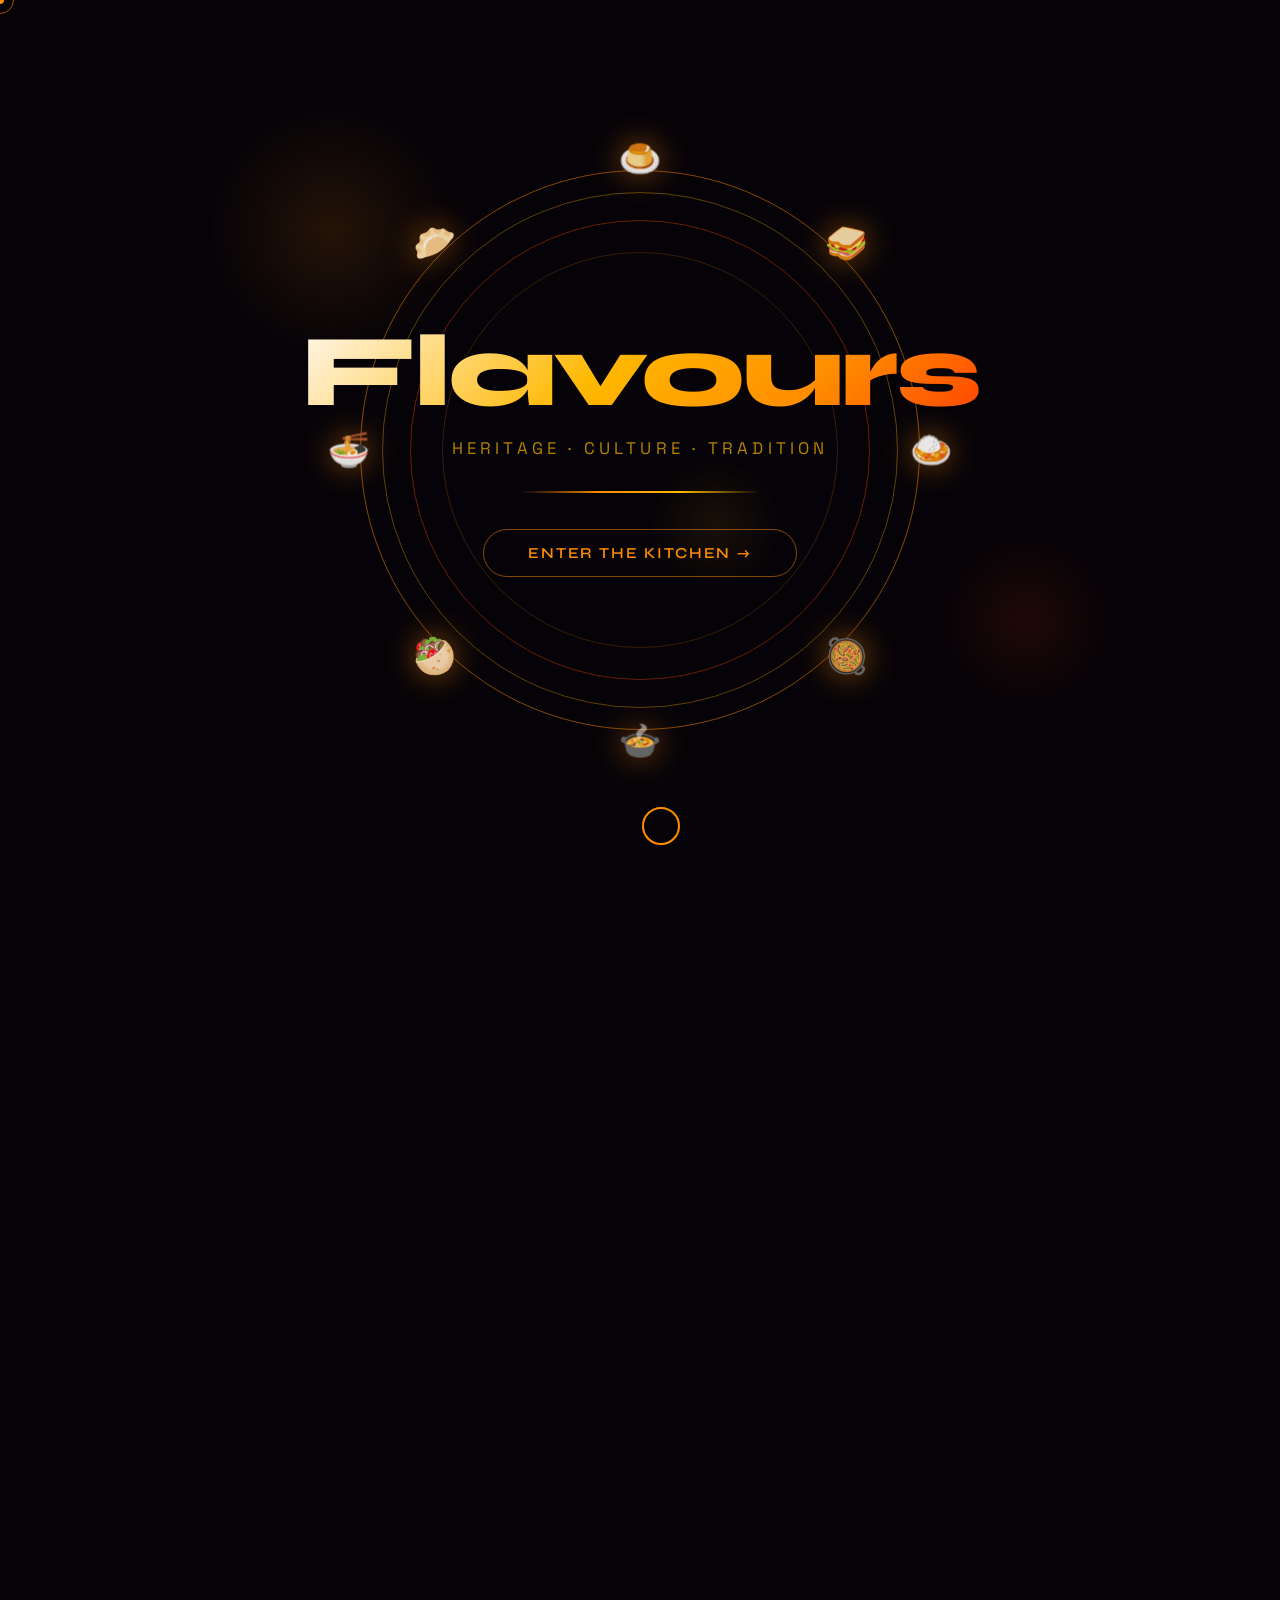
==== commit c1255cae: "Add files via upload" ====
--- a/index.html
+++ b/index.html
@@ -3,323 +3,451 @@
 <head>
 <meta charset="UTF-8"/>
 <meta name="viewport" content="width=device-width, initial-scale=1.0"/>
-<title>Flavours Meet Fresh Tradition — Cultural Restaurant</title>
+<title>Flavours — Where Tradition Meets Fire</title>
 <link rel="preconnect" href="https://fonts.googleapis.com"/>
-<link href="https://fonts.googleapis.com/css2?family=Playfair+Display:ital,wght@0,400;0,700;0,900;1,400;1,700&family=Crimson+Pro:ital,wght@0,300;0,400;0,600;1,300;1,400&family=DM+Mono:wght@300;400&display=swap" rel="stylesheet"/>
-
-<link rel="stylesheet" href="css/style.css">
+<link href="https://fonts.googleapis.com/css2?family=Playfair+Display:ital,wght@0,400;0,600;0,700;0,900;1,400;1,700&family=Space+Grotesk:wght@300;400;500;600&family=Syne:wght@400;600;700;800&display=swap" rel="stylesheet"/>
+<link rel="stylesheet" href="style.css"/>
 </head>
 <body>
 
+<!-- CUSTOM CURSOR -->
+<div id="cur"></div>
+<div id="curR"></div>
+
+<!-- ══════════════════════════
+     3D INTRO SPLASH
+══════════════════════════ -->
+<div id="intro">
+  <div class="intro-scene">
+
+    <!-- Background glow particles -->
+    <div class="i-particle" style="width:280px;height:280px;top:10%;left:15%;background:radial-gradient(circle,rgba(255,140,0,.12),transparent 65%);--dur:5s;--del:0s;--tx:20px;--ty:-30px"></div>
+    <div class="i-particle" style="width:200px;height:200px;bottom:20%;right:12%;background:radial-gradient(circle,rgba(255,69,0,.1),transparent 65%);--dur:7s;--del:-2s;--tx:-25px;--ty:20px"></div>
+    <div class="i-particle" style="width:150px;height:150px;top:50%;left:50%;background:radial-gradient(circle,rgba(255,184,0,.08),transparent 65%);--dur:4s;--del:-1s;--tx:15px;--ty:-40px"></div>
+
+    <!-- 3D spinning rings -->
+    <div class="ring-wrap">
+      <div class="ring ring-1"></div>
+      <div class="ring ring-2"></div>
+      <div class="ring ring-3"></div>
+      <div class="ring ring-4"></div>
+
+      <!-- Orbiting food emojis on the rings -->
+      <div class="orbiters" id="orbiters"></div>
+    </div>
+
+    <!-- Center text -->
+    <div class="intro-center">
+      <div class="intro-tagline">Flavours</div>
+      <div class="intro-sub">Heritage · Culture · Tradition</div>
+      <div class="intro-bar"></div>
+      <div class="intro-enter">
+        <button onclick="dismissIntro()"><span>Enter the Kitchen →</span></button>
+      </div>
+    </div>
+
+    <!-- Progress ring at bottom -->
+    <div class="progress-ring">
+      <svg width="42" height="42" viewBox="0 0 42 42">
+        <circle cx="21" cy="21" r="18" fill="none" stroke="rgba(255,140,0,.15)" stroke-width="2"/>
+        <circle class="progress-circle" cx="21" cy="21" r="18" fill="none" stroke="var(--amber)" stroke-width="2" stroke-linecap="round"/>
+      </svg>
+    </div>
+  </div>
+</div>
+
+<!-- ══════════════════════════
+     LOGIN GATE
+══════════════════════════ -->
+<div id="gate">
+  <!-- LEFT panel -->
+  <div class="gate-l">
+    <div class="gblob"></div><div class="gblob"></div><div class="gblob"></div>
+    <div class="gate-mandala">
+      <svg viewBox="0 0 400 400" xmlns="http://www.w3.org/2000/svg" fill="none" stroke="rgba(255,140,0,1)">
+        <circle cx="200" cy="200" r="185" stroke-width=".5"/><circle cx="200" cy="200" r="155" stroke-width=".4"/>
+        <circle cx="200" cy="200" r="125" stroke-width=".4"/><circle cx="200" cy="200" r="95" stroke-width=".4"/>
+        <circle cx="200" cy="200" r="65" stroke-width=".4"/><circle cx="200" cy="200" r="35" stroke-width=".4"/>
+        <line x1="15" y1="200" x2="385" y2="200" stroke-width=".35"/><line x1="200" y1="15" x2="200" y2="385" stroke-width=".35"/>
+        <line x1="69" y1="69" x2="331" y2="331" stroke-width=".3"/><line x1="331" y1="69" x2="69" y2="331" stroke-width=".3"/>
+        <polygon points="200,22 374,138 374,262 200,378 26,262 26,138" stroke-width=".55"/>
+        <polygon points="200,66 342,151 342,249 200,334 58,249 58,151" stroke-width=".35"/>
+        <polygon points="200,108 308,164 308,236 200,292 92,236 92,164" stroke-width=".25"/>
+      </svg>
+    </div>
+    <div class="gate-brand">
+      <div class="gate-logo">🍛</div>
+      <div class="gate-hl">Where <em>Flavours</em><br/>Meet Fresh<br/>Tradition</div>
+      <p class="gate-tl">120+ heritage dishes, 18 regions, one unforgettable experience. India's culinary soul on a single page.</p>
+    </div>
+    <div class="gate-stats">
+      <div class="gstat"><div class="gs-n">120+</div><div class="gs-l">Heritage Dishes</div></div>
+      <div class="gstat"><div class="gs-n">18</div><div class="gs-l">Regions</div></div>
+      <div class="gstat"><div class="gs-n">4.9★</div><div class="gs-l">Avg Rating</div></div>
+    </div>
+    <div class="gate-q" style="margin-top:32px">
+      <p>"Every dish here carries the weight of centuries — I tasted history itself."</p>
+      <div class="qa">— Priya Menon, Food Critic</div>
+    </div>
+  </div>
+
+  <!-- RIGHT — Auth Form -->
+  <div class="gate-r">
+    <div class="gate-fh">
+      <h2 id="gtit">Welcome Back</h2>
+      <p id="gsub">Sign in to begin your culinary journey</p>
+    </div>
+    <div class="atabs" id="atabs">
+      <button class="atab on" onclick="gTab('login',this)">Sign In</button>
+      <button class="atab" onclick="gTab('register',this)">Create Account</button>
+    </div>
+    <!-- LOGIN -->
+    <div class="apanel vis" id="gLP">
+      <div class="fg">
+        <label>Email Address</label>
+        <div class="fw"><span class="fi">✉️</span>
+          <input type="email" id="glE" placeholder="you@example.com" autocomplete="email" onkeydown="if(event.key==='Enter')doLogin()">
+        </div><span class="ferr" id="glEE"></span>
+      </div>
+      <div class="fg">
+        <label>Password</label>
+        <div class="fw"><span class="fi">🔒</span>
+          <input type="password" id="glP" placeholder="Min. 6 characters" onkeydown="if(event.key==='Enter')doLogin()">
+          <button class="eye" onclick="tpw('glP','glEy')" tabindex="-1"><span id="glEy">👁</span></button>
+        </div><span class="ferr" id="glPE"></span>
+      </div>
+      <div class="frow">
+        <label class="chk"><input type="checkbox" id="glR"> <span>Remember me</span></label>
+        <button class="lnk" onclick="gTab('forgot',null)">Forgot password?</button>
+      </div>
+      <button class="gsub" id="loginBtn" onclick="doLogin()"><span>Enter the Kitchen →</span></button>
+      <div class="aor"><span>or continue with</span></div>
+      <div class="socrow">
+        <button class="socbtn" onclick="doSoc('Google')"><img src="https://cdn.jsdelivr.net/gh/devicons/devicon/icons/google/google-original.svg" alt="G"> Google</button>
+        <button class="socbtn" onclick="doSoc('GitHub')"><img src="https://cdn.jsdelivr.net/gh/devicons/devicon/icons/github/github-original.svg" alt="GH"> GitHub</button>
+      </div>
+      <p class="asw">New here? <button onclick="gTab('register',document.querySelectorAll('.atab')[1])">Create an account →</button></p>
+    </div>
+    <!-- REGISTER -->
+    <div class="apanel" id="gRP">
+      <div class="fg"><label>Full Name</label><div class="fw"><span class="fi">👤</span><input type="text" id="grN" placeholder="Your full name"></div><span class="ferr" id="grNE"></span></div>
+      <div class="fg"><label>Email Address</label><div class="fw"><span class="fi">✉️</span><input type="email" id="grE" placeholder="you@example.com"></div><span class="ferr" id="grEE"></span></div>
+      <div class="fg"><label>Password</label><div class="fw"><span class="fi">🔒</span><input type="password" id="grP" placeholder="Min. 6 characters" oninput="pwStr(this.value)"><button class="eye" onclick="tpw('grP','grEy')" tabindex="-1"><span id="grEy">👁</span></button></div><div class="pstr"><div class="pbar" id="pbar"></div></div><span class="ferr" id="grPE"></span></div>
+      <div class="fg"><label>Confirm Password</label><div class="fw"><span class="fi">🔒</span><input type="password" id="grC" placeholder="Repeat password" onkeydown="if(event.key==='Enter')doReg()"><button class="eye" onclick="tpw('grC','grCy')" tabindex="-1"><span id="grCy">👁</span></button></div><span class="ferr" id="grCE"></span></div>
+      <button class="gsub" id="regBtn" onclick="doReg()"><span>Join the Tradition →</span></button>
+      <p class="asw">Have an account? <button onclick="gTab('login',document.querySelectorAll('.atab')[0])">Sign in →</button></p>
+    </div>
+    <!-- FORGOT -->
+    <div class="apanel" id="gFP">
+      <div class="fg"><label>Email Address</label><div class="fw"><span class="fi">✉️</span><input type="email" id="gfE" placeholder="you@example.com" onkeydown="if(event.key==='Enter')doFgt()"></div><span class="ferr" id="gfEE"></span></div>
+      <button class="gsub" id="fgtBtn" onclick="doFgt()"><span>Send Reset Link →</span></button>
+      <p class="asw">Remembered? <button onclick="gTab('login',document.querySelectorAll('.atab')[0])">← Back to Sign In</button></p>
+    </div>
+  </div>
+</div>
+
+<!-- ══════════════════════════
+     MAIN APP
+══════════════════════════ -->
+<div id="app">
+
 <!-- NAV -->
-<nav id="mainNav">
-  <div class="nav-brand">
-    <div class="nav-logo">🍛</div>
-    <div class="nav-title">Flavours<span>Meet Fresh Tradition</span></div>
-  </div>
-  <ul class="nav-links">
-<li><a href="#hero">Home</a></li>
-<li><a href="#menu">Menu</a></li>
-<li><a href="#regions">Regions</a></li>
-<li><a href="#contact">Contact</a></li>
-<li><a href="#" onclick="openLogin()">Login</a></li>
-</ul>
-  <div class="nav-actions">
-    <button class="btn-cart" onclick="toggleCart()">
-      🛒 Cart <span class="cart-badge" id="cartBadge">0</span>
-    </button>
+<nav id="mn">
+  <a class="nav-logo" href="#">
+    <div class="nav-li">🍛</div>
+    <span class="nav-lt">Flavours</span>
+  </a>
+  <div class="nav-links">
+    <a href="#regions">Regions</a>
+    <a href="#menu">Menu</a>
+    <a href="#festivals">Festivals</a>
+    <a href="#mood">Mood</a>
+    <a href="#testimonials">Reviews</a>
+    <a href="#contact">Contact</a>
+  </div>
+  <div class="nav-act">
+    <div class="nav-user"><span>👤</span><span id="navUN">Guest</span></div>
+    <button class="cart-btn" onclick="togCart()">🛒<span class="cbadge" id="cbadge">0</span></button>
+    <button class="logout-btn" onclick="doLogout()">Sign out</button>
+    <button class="logout-btn" style="background:rgba(255,140,0,.08);border-color:var(--border);color:var(--amber)" onclick="openHist()">📋 Orders</button>
   </div>
 </nav>
 
 <!-- HERO -->
 <section id="hero">
-  <div class="hero-bg"></div>
-  <div class="hero-pattern"></div>
-  <div class="hero-content fade-in">
-    <div class="hero-tag"><span class="dot"></span><span>Live Orders Open · 10am–11pm</span></div>
-    <h1 class="hero-title">Where <em>Flavours</em><br/>Meet Fresh<br/>Tradition</h1>
-    <p class="hero-sub">An immersive cultural dining experience. Discover the stories, heritage, and soul behind every dish — from the Himalayas to the Coast.</p>
-    <div class="hero-actions">
-      <button class="btn-primary" onclick="document.getElementById('menu').scrollIntoView({behavior:'smooth'})">Explore Menu</button>
-      <button class="btn-outline" onclick="document.getElementById('regions').scrollIntoView({behavior:'smooth'})">Browse Regions</button>
-    </div>
-    <div class="hero-stats">
-      <div><div class="stat-num">120+</div><div class="stat-lbl">Heritage Dishes</div></div>
-      <div><div class="stat-num">18</div><div class="stat-lbl">Regions</div></div>
-      <div><div class="stat-num">4.9★</div><div class="stat-lbl">Rating</div></div>
-    </div>
-  </div>
-  <div class="hero-visual fade-in" style="animation-delay:.2s">
-    <div class="hero-card-main">
-      <div class="hero-dish-img">🍛</div>
-      <div class="hero-card-info">
-        <div class="hci-name">Dal Baati Churma</div>
-        <div class="hci-desc">Rajasthani • Heritage Platter • Chef's Favourite</div>
-        <div class="hci-footer">
-          <span class="hci-price">₹349</span>
+  <div class="hero-mwrap">
+    <svg viewBox="0 0 400 400" xmlns="http://www.w3.org/2000/svg" fill="none" stroke="rgba(255,140,0,1)">
+      <circle cx="200" cy="200" r="180" stroke-width=".5"/><circle cx="200" cy="200" r="148" stroke-width=".4"/>
+      <circle cx="200" cy="200" r="118" stroke-width=".4"/><circle cx="200" cy="200" r="88" stroke-width=".4"/>
+      <circle cx="200" cy="200" r="58" stroke-width=".4"/><line x1="20" y1="200" x2="380" y2="200" stroke-width=".4"/>
+      <line x1="200" y1="20" x2="200" y2="380" stroke-width=".4"/>
+      <polygon points="200,28 372,140 372,260 200,372 28,260 28,140" stroke-width=".58"/>
+    </svg>
+  </div>
+  <div class="hero-cnt reveal">
+    <div class="hero-tag"><span class="pdot"></span>Live Orders Open · 10am–11pm</div>
+    <h1 class="ht">Where <em>Flavours</em><br/><span>Meet Fresh Tradition<span class="htul"></span></span></h1>
+    <p class="hsub">An immersive cultural dining experience. The stories, heritage and soul behind every dish — from the Himalayas to the Malabar Coast.</p>
+    <div class="hero-cta">
+      <button class="btn-p" onclick="document.getElementById('menu').scrollIntoView({behavior:'smooth'})"><span>Explore Menu →</span></button>
+      <button class="btn-g" onclick="document.getElementById('regions').scrollIntoView({behavior:'smooth'})">Browse Regions</button>
+    </div>
+    <div class="hstats">
+      <div><div class="snum" data-count="120">0</div><div class="slbl">Heritage Dishes</div></div>
+      <div><div class="snum" data-count="18">0</div><div class="slbl">Regions</div></div>
+      <div><div class="snum">4.9★</div><div class="slbl">Rating</div></div>
+    </div>
+  </div>
+  <div class="hero-vis reveal" style="transition-delay:.2s">
+    <div class="hcard">
+      <div class="hdi"><span class="hdi-em">🍛</span></div>
+      <div class="hci">
+        <div class="hci-nm">Dal Baati Churma</div>
+        <div class="hci-ds">Rajasthani · Heritage Platter · Chef's Favourite</div>
+        <div class="hci-ft">
+          <span class="hci-pr">₹349</span>
           <button class="btn-add" onclick="addToCartDirect('Dal Baati Churma','🍛',349,'Rajasthani')">+ Add to Cart</button>
         </div>
       </div>
     </div>
-    <div class="hero-float-cards">
-      <div class="float-card"><div class="fc-icon" style="background:#FFF3E0">🕐</div><div><div class="fc-label">Prep Time</div><div class="fc-value">25 min</div></div></div>
-      <div class="float-card"><div class="fc-icon" style="background:#E8F5E9">🌿</div><div><div class="fc-label">Cuisine</div><div class="fc-value">Authentic</div></div></div>
-      <div class="float-card"><div class="fc-icon" style="background:#FCE4EC">🔥</div><div><div class="fc-label">Spice Level</div><div class="fc-value">Medium</div></div></div>
-      <div class="float-card"><div class="fc-icon" style="background:#E3F2FD">⭐</div><div><div class="fc-label">Best Seller</div><div class="fc-value">4.9 / 5</div></div></div>
+    <div class="hfloats">
+      <div class="hfc"><div class="hfc-ic" style="background:rgba(255,140,0,.12)">🕐</div><div><div class="hfc-lb">Prep Time</div><div class="hfc-vl">25 min</div></div></div>
+      <div class="hfc"><div class="hfc-ic" style="background:rgba(76,175,80,.1)">🌿</div><div><div class="hfc-lb">Cuisine</div><div class="hfc-vl">Authentic</div></div></div>
+      <div class="hfc"><div class="hfc-ic" style="background:rgba(255,69,0,.1)">🔥</div><div><div class="hfc-lb">Spice</div><div class="hfc-vl">Medium</div></div></div>
+      <div class="hfc"><div class="hfc-ic" style="background:rgba(255,184,0,.1)">⭐</div><div><div class="hfc-lb">Best Seller</div><div class="hfc-vl">4.9 / 5</div></div></div>
+    </div>
+  </div>
+
+  <!-- Scrolling strip -->
+  <div class="hero-strip">
+    <span class="strip-label">Now Trending ·</span>
+    <div class="strip-scroller">
+      <span>🍗 Butter Chicken</span><span>🍚 Hyderabadi Biryani</span><span>🥙 Masala Dosa</span>
+      <span>🍮 Rasgulla</span><span>🥟 Momos</span><span>🦐 Prawn Moilee</span>
+      <span>🫘 Dal Makhani</span><span>🥩 Rogan Josh</span><span>🍜 Thukpa</span>
+      <span>🍗 Butter Chicken</span><span>🍚 Hyderabadi Biryani</span><span>🥙 Masala Dosa</span>
+      <span>🍮 Rasgulla</span><span>🥟 Momos</span><span>🦐 Prawn Moilee</span>
+      <span>🫘 Dal Makhani</span><span>🥩 Rogan Josh</span><span>🍜 Thukpa</span>
+    </div>
+  </div>
+</section>
+
+<!-- FEATURED -->
+<section id="featured">
+  <div class="sec-hd reveal">
+    <div class="eyebrow">Why Choose Us</div>
+    <h2 class="sec-t">The <em>Flavours</em> Difference</h2>
+    <p class="sec-d">We don't just serve food — we serve stories, heritage, and experiences that transcend time.</p>
+  </div>
+  <div class="feat-grid reveal">
+    <div class="feat-item">
+      <span class="feat-icon">🗺️</span>
+      <div class="feat-label">Authenticity</div>
+      <div class="feat-title">Rooted in Heritage</div>
+      <div class="feat-desc">Every recipe traced back to its origin, verified with culinary historians and regional chefs.</div>
+      <div class="feat-num">01</div>
+    </div>
+    <div class="feat-item">
+      <span class="feat-icon">👨‍🍳</span>
+      <div class="feat-label">Craft</div>
+      <div class="feat-title">Master Chef Network</div>
+      <div class="feat-desc">Partnered with 60+ regional specialty chefs who have trained for decades in their craft.</div>
+      <div class="feat-num">02</div>
+    </div>
+    <div class="feat-item">
+      <span class="feat-icon">📖</span>
+      <div class="feat-label">Storytelling</div>
+      <div class="feat-title">Every Dish Has a Tale</div>
+      <div class="feat-desc">Explore the mythology, history, and cultural context behind each dish on our menu.</div>
+      <div class="feat-num">03</div>
     </div>
   </div>
 </section>
 
 <!-- REGIONS -->
 <section id="regions">
-  <div class="sec-header fade-in">
-    <div class="sec-eyebrow">Explore by Culture</div>
-    <h2 class="sec-title" style="color:var(--cream)">A Journey Across <em>Regions</em></h2>
-    <p class="sec-desc">From spice routes of the South to the buttery breads of the North — each region tells a unique culinary story.</p>
-  </div>
-  <div class="region-grid fade-in">
-    <div class="region-card" onclick="filterByRegion('North Indian')">
-      <div class="rc-bg north">🫓</div>
-      <div class="rc-overlay"><div class="rc-name">North India</div><div class="rc-dishes">Curries, Breads & Kebabs</div><div class="rc-tag">24 Dishes</div></div>
-    </div>
-    <div class="region-card" onclick="filterByRegion('South Indian')">
-      <div class="rc-bg south">🥘</div>
-      <div class="rc-overlay"><div class="rc-name">South India</div><div class="rc-dishes">Rice, Dosas & Chutneys</div><div class="rc-tag">28 Dishes</div></div>
-    </div>
-    <div class="region-card" onclick="filterByRegion('East Indian')">
-      <div class="rc-bg east">🐟</div>
-      <div class="rc-overlay"><div class="rc-name">East India</div><div class="rc-dishes">Fish Curries & Sweets</div><div class="rc-tag">18 Dishes</div></div>
-    </div>
-    <div class="region-card" onclick="filterByRegion('West Indian')">
-      <div class="rc-bg west">🌶️</div>
-      <div class="rc-overlay"><div class="rc-name">West India</div><div class="rc-dishes">Dhokla, Thepla & Vada Pav</div><div class="rc-tag">22 Dishes</div></div>
-    </div>
-    <div class="region-card" onclick="filterByRegion('Coastal')">
-      <div class="rc-bg coastal">🦐</div>
-      <div class="rc-overlay"><div class="rc-name">Coastal</div><div class="rc-dishes">Seafood & Coconut Curries</div><div class="rc-tag">16 Dishes</div></div>
-    </div>
-    <div class="region-card" onclick="filterByRegion('Himalayan')">
-      <div class="rc-bg himalayan">🍜</div>
-      <div class="rc-overlay"><div class="rc-name">Himalayan</div><div class="rc-dishes">Momos, Thukpa & Pickles</div><div class="rc-tag">12 Dishes</div></div>
-    </div>
+  <div class="sec-hd reveal">
+    <div class="eyebrow">Explore by Culture</div>
+    <h2 class="sec-t" style="color:var(--cream)">A Journey Across <em>Regions</em></h2>
+    <p class="sec-d" style="color:var(--muted)">From spice routes of the South to buttery breads of the North — each region tells a unique culinary story.</p>
+  </div>
+  <div class="rgrid stg">
+    <div class="rcard" onclick="filterByRegion('North Indian')"><div class="rbg north"><span class="re">🫓</span></div><div class="rov"><div class="rn">North India</div><div class="rd">Curries, Breads & Kebabs</div><div class="rtag">24 Dishes</div></div></div>
+    <div class="rcard" onclick="filterByRegion('South Indian')"><div class="rbg south"><span class="re">🥘</span></div><div class="rov"><div class="rn">South India</div><div class="rd">Rice, Dosas & Chutneys</div><div class="rtag">28 Dishes</div></div></div>
+    <div class="rcard" onclick="filterByRegion('East Indian')"><div class="rbg east"><span class="re">🐟</span></div><div class="rov"><div class="rn">East India</div><div class="rd">Fish Curries & Sweets</div><div class="rtag">18 Dishes</div></div></div>
+    <div class="rcard" onclick="filterByRegion('West Indian')"><div class="rbg west"><span class="re">🌶️</span></div><div class="rov"><div class="rn">West India</div><div class="rd">Dhokla, Thepla & Vada Pav</div><div class="rtag">22 Dishes</div></div></div>
+    <div class="rcard" onclick="filterByRegion('Coastal')"><div class="rbg coastal"><span class="re">🦐</span></div><div class="rov"><div class="rn">Coastal</div><div class="rd">Seafood & Coconut Curries</div><div class="rtag">16 Dishes</div></div></div>
+    <div class="rcard" onclick="filterByRegion('Himalayan')"><div class="rbg himalayan"><span class="re">🍜</span></div><div class="rov"><div class="rn">Himalayan</div><div class="rd">Momos, Thukpa & Pickles</div><div class="rtag">12 Dishes</div></div></div>
   </div>
 </section>
 
 <!-- MENU -->
 <section id="menu">
-  <div class="sec-header fade-in">
-    <div class="sec-eyebrow">Our Story Menu</div>
-    <h2 class="sec-title">Dishes With <em>Heritage</em></h2>
-    <p class="sec-desc">Every dish comes with its story — its origin, its festival, its legend. Food is not just sustenance; it's culture on a plate.</p>
-  </div>
-  <div class="menu-filter fade-in" id="menuFilter">
-    <button class="filter-btn active" onclick="filterMenu('all',this)">All Dishes</button>
-    <button class="filter-btn" onclick="filterMenu('veg',this)">🌿 Vegetarian</button>
-    <button class="filter-btn" onclick="filterMenu('nonveg',this)">🍗 Non-Veg</button>
-    <button class="filter-btn" onclick="filterMenu('North Indian',this)">North Indian</button>
-    <button class="filter-btn" onclick="filterMenu('South Indian',this)">South Indian</button>
-    <button class="filter-btn" onclick="filterMenu('East Indian',this)">East Indian</button>
-    <button class="filter-btn" onclick="filterMenu('West Indian',this)">West Indian</button>
-    <button class="filter-btn" onclick="filterMenu('Coastal',this)">Coastal</button>
-    <button class="filter-btn" onclick="filterMenu('Himalayan',this)">Himalayan</button>
-  </div>
-  <div class="menu-grid" id="menuGrid"></div>
+  <div class="sec-hd reveal">
+    <div class="eyebrow">Our Story Menu</div>
+    <h2 class="sec-t">Dishes With <em>Heritage</em></h2>
+    <p class="sec-d">Every dish comes with its story — its origin, its festival, its legend.</p>
+  </div>
+  <div class="mfilter reveal" id="mfilter">
+    <button class="fbtn on" onclick="filterMenu('all',this)">All Dishes</button>
+    <button class="fbtn" onclick="filterMenu('veg',this)">🌿 Vegetarian</button>
+    <button class="fbtn" onclick="filterMenu('nonveg',this)">🍗 Non-Veg</button>
+    <button class="fbtn" onclick="filterMenu('North Indian',this)">North Indian</button>
+    <button class="fbtn" onclick="filterMenu('South Indian',this)">South Indian</button>
+    <button class="fbtn" onclick="filterMenu('East Indian',this)">East Indian</button>
+    <button class="fbtn" onclick="filterMenu('West Indian',this)">West Indian</button>
+    <button class="fbtn" onclick="filterMenu('Coastal',this)">Coastal</button>
+    <button class="fbtn" onclick="filterMenu('Himalayan',this)">Himalayan</button>
+  </div>
+  <div class="mgrid" id="mgrid"></div>
 </section>
 
 <!-- FESTIVALS -->
 <section id="festivals">
-  <div class="sec-header fade-in">
-    <div class="sec-eyebrow">Seasonal Specials</div>
-    <h2 class="sec-title" style="color:var(--cream)">Festival <em>Menus</em></h2>
-    <p class="sec-desc" style="color:rgba(250,243,232,.6)">Celebrating culture through food — our menus change with every festival, bringing authentic seasonal flavours to your table.</p>
-  </div>
-  <div class="festival-tabs fade-in" id="festTabs"></div>
-  <div id="festContent"></div>
+  <div class="sec-hd reveal">
+    <div class="eyebrow">Seasonal Specials</div>
+    <h2 class="sec-t" style="color:var(--cream)">Festival <em>Menus</em></h2>
+    <p class="sec-d" style="color:var(--muted)">Celebrating culture through food — our menus change with every festival.</p>
+  </div>
+  <div class="ftabs reveal" id="ftabs"></div>
+  <div id="fcont"></div>
 </section>
 
 <!-- MOOD -->
 <section id="mood">
-  <div class="sec-header fade-in">
-    <div class="sec-eyebrow">Personalised Picks</div>
-    <h2 class="sec-title">Tell Us Your <em>Mood</em></h2>
-    <p class="sec-desc">Not sure what to order? Let your mood guide you. We'll recommend the perfect dish for exactly how you're feeling right now.</p>
-  </div>
-  <div class="mood-grid fade-in" id="moodGrid"></div>
-  <div class="mood-results" id="moodResults"></div>
+  <div class="sec-hd reveal">
+    <div class="eyebrow">Personalised Picks</div>
+    <h2 class="sec-t">Tell Us Your <em>Mood</em></h2>
+    <p class="sec-d">Not sure what to order? Let your mood guide you to the perfect dish.</p>
+  </div>
+  <div class="mgd stg" id="mgd"></div>
+  <div class="mres" id="mres"></div>
 </section>
 
 <!-- HOW IT WORKS -->
 <section id="how">
-  <div class="sec-header fade-in">
-    <div class="sec-eyebrow">Simple & Fast</div>
-    <h2 class="sec-title">How It <em>Works</em></h2>
-  </div>
-  <div class="steps-grid fade-in">
-    <div class="step"><div class="step-num">1</div><div class="step-icon">🔍</div><h3 class="step-title">Explore</h3><p class="step-desc">Browse by region, festival, or mood to discover dishes rooted in culture and tradition.</p></div>
-    <div class="step"><div class="step-num">2</div><div class="step-icon">📖</div><h3 class="step-title">Discover</h3><p class="step-desc">Read the story behind each dish — its history, its heritage, and why it matters.</p></div>
-    <div class="step"><div class="step-num">3</div><div class="step-icon">🛒</div><h3 class="step-title">Order</h3><p class="step-desc">Add items to your cart, customise spice levels, and place your order with one tap.</p></div>
-    <div class="step"><div class="step-num">4</div><div class="step-icon">🍽️</div><h3 class="step-title">Savour</h3><p class="step-desc">Your food is freshly prepared and delivered to your table or doorstep — hot and authentic.</p></div>
-  </div>
-</section>
-
-<!-- FOOTER -->
+  <div class="sec-hd reveal">
+    <div class="eyebrow">Simple & Fast</div>
+    <h2 class="sec-t">How It <em>Works</em></h2>
+    <p class="sec-d">From discovery to delivery in four simple steps.</p>
+  </div>
+  <div class="steps reveal">
+    <div class="step"><div class="stepn">1</div><span class="stepic">🔍</span><h3 class="stept">Explore</h3><p class="stepd">Browse by region, festival, or mood to discover dishes rooted in culture.</p></div>
+    <div class="step"><div class="stepn">2</div><span class="stepic">📖</span><h3 class="stept">Discover</h3><p class="stepd">Read the story behind each dish — its history, heritage, and why it matters.</p></div>
+    <div class="step"><div class="stepn">3</div><span class="stepic">🛒</span><h3 class="stept">Order</h3><p class="stepd">Add items to your cart and place your order with one tap.</p></div>
+    <div class="step"><div class="stepn">4</div><span class="stepic">🍽️</span><h3 class="stept">Savour</h3><p class="stepd">Your food freshly prepared and delivered — hot and authentic.</p></div>
+  </div>
+</section>
+
+<!-- TESTIMONIALS -->
+<section id="testimonials">
+  <div class="sec-hd reveal">
+    <div class="eyebrow">What People Say</div>
+    <h2 class="sec-t">Loved by <em>Food Lovers</em></h2>
+    <p class="sec-d">Real reviews from real customers who experienced the magic of our kitchen.</p>
+  </div>
+  <div class="tgrid stg">
+    <div class="tcard">
+      <div class="tquote">"</div>
+      <div class="tbody">The Hyderabadi Biryani was unlike anything I've ever had. Each grain of rice was infused with 200 years of history. Absolutely stunning.</div>
+      <div class="tauthor">
+        <div class="tav">👩</div>
+        <div><div class="tstars">★★★★★</div><div class="tan">Priya Menon</div><div class="tar">Food Critic, Chennai</div></div>
+      </div>
+    </div>
+    <div class="tcard">
+      <div class="tquote">"</div>
+      <div class="tbody">I ordered Dal Makhani during a nostalgic moment. It tasted exactly like my grandmother's recipe. The authentic flavours took me back to my roots.</div>
+      <div class="tauthor">
+        <div class="tav">👨</div>
+        <div><div class="tstars">★★★★★</div><div class="tan">Arjun Sharma</div><div class="tar">Software Engineer, Bengaluru</div></div>
+      </div>
+    </div>
+    <div class="tcard">
+      <div class="tquote">"</div>
+      <div class="tbody">The festival menus are genius. Ordered the full Onam Sadya set and my whole family was transported to Kerala. Outstanding authenticity!</div>
+      <div class="tauthor">
+        <div class="tav">👩</div>
+        <div><div class="tstars">★★★★★</div><div class="tan">Kavitha Nair</div><div class="tar">Home Chef, Kochi</div></div>
+      </div>
+    </div>
+  </div>
+</section>
+
+<!-- CONTACT -->
+<section id="contact">
+  <div class="sec-hd reveal">
+    <div class="eyebrow">Get in Touch</div>
+    <h2 class="sec-t" style="color:var(--cream)">We'd Love to <em>Hear</em> From You</h2>
+    <p class="sec-d" style="color:var(--muted)">Reservations, feedback, or curious about a dish?</p>
+  </div>
+  <div class="cgrid reveal">
+    <div class="cinfo">
+      <h3>Visit or Write to Us</h3>
+      <p>Experience the warmth of our kitchen. Whether planning a visit or asking a question — we reply within 24 hours.</p>
+      <div class="cdet"><div class="cic">📍</div><div><div class="clb">Address</div><div class="cvl">12 Heritage Lane, Banjara Hills, Hyderabad</div></div></div>
+      <div class="cdet"><div class="cic">📞</div><div><div class="clb">Phone</div><div class="cvl">+91 98765 43210</div></div></div>
+      <div class="cdet"><div class="cic">📧</div><div><div class="clb">Email</div><div class="cvl"><a href="/cdn-cgi/l/email-protection" class="__cf_email__" data-cfemail="1d75787171725d7b717c6b72686f6e337473">[email&#160;protected]</a></div></div></div>
+      <div class="cdet"><div class="cic">🕐</div><div><div class="clb">Hours</div><div class="cvl">Mon–Sun · 10:00 AM – 11:00 PM</div></div></div>
+    </div>
+    <div class="cform">
+      <div class="fgrow">
+        <div class="fg2"><label>Your Name</label><input type="text" id="cN" placeholder="Full name"></div>
+        <div class="fg2"><label>Email</label><input type="email" id="cE" placeholder="you@example.com"></div>
+      </div>
+      <div class="fg2" style="margin-bottom:14px"><label>Subject</label>
+        <select id="cS"><option value="">Select a topic…</option><option>Table Reservation</option><option>Order Issue</option><option>Feedback</option><option>Partnership</option><option>Other</option></select>
+      </div>
+      <div class="fg2" style="margin-bottom:0"><label>Message</label><textarea id="cM" placeholder="Tell us anything…"></textarea></div>
+      <button class="btn-ct" onclick="submitContact()">Send Message →</button>
+    </div>
+  </div>
+</section>
+
 <footer>
-  <div class="footer-grid">
-    <div class="footer-brand">
-      <div class="fb-title">🍛 Flavours Meet Fresh Tradition</div>
-      <p>A cultural dining platform that bridges technology and tradition, delivering immersive restaurant experiences rooted in heritage.</p>
-    </div>
-    <div class="footer-col"><h4>Explore</h4><ul><li><a href="#regions">By Region</a></li><li><a href="#festivals">Festivals</a></li><li><a href="#mood">Mood Picks</a></li><li><a href="#menu">Full Menu</a></li></ul></div>
-    <div class="footer-col"><h4>Company</h4><ul><li><a href="#">About Us</a></li><li><a href="#">Our Chefs</a></li><li><a href="#">Careers</a></li><li><a href="#">Blog</a></li></ul></div>
-    <div class="footer-col"><h4>Contact</h4><ul><li><a href="#">Support</a></li><li><a href="#">Feedback</a></li><li><a href="#">Partner With Us</a></li><li><a href="#">Privacy Policy</a></li></ul></div>
-  </div>
-  <div class="footer-bottom">
-    <p>© 2025 Flavours Meet Fresh Tradition. All rights reserved.</p>
-    <div class="social-links">
-      <div class="social-link">📘</div><div class="social-link">📸</div>
-      <div class="social-link">🐦</div><div class="social-link">▶️</div>
-    </div>
+  <div class="fgrid">
+    <div class="fbrand">
+      <div class="fblogo"><div class="fbli">🍛</div><div class="fblt">Flavours</div></div>
+      <p>A cultural dining platform bridging technology and tradition — immersive experiences rooted in heritage.</p>
+    </div>
+    <div class="fcol"><h4>Explore</h4><ul><li><a href="#regions">By Region</a></li><li><a href="#festivals">Festivals</a></li><li><a href="#mood">Mood Picks</a></li><li><a href="#menu">Full Menu</a></li></ul></div>
+    <div class="fcol"><h4>Company</h4><ul><li><a href="#contact">About Us</a></li><li><a href="#contact">Our Chefs</a></li><li><a href="#contact">Careers</a></li><li><a href="#contact">Blog</a></li></ul></div>
+    <div class="fcol"><h4>Contact</h4><ul><li><a href="#contact">Support</a></li><li><a href="#contact">Feedback</a></li><li><a href="#contact">Partner With Us</a></li><li><a href="#contact">Privacy Policy</a></li></ul></div>
+  </div>
+  <div class="fbot">
+    <p>© 2025 Flavours — Where Tradition Meets Fire. All rights reserved.</p>
+    <div class="socials"><div class="soc">📘</div><div class="soc">📸</div><div class="soc">🐦</div><div class="soc">▶️</div></div>
   </div>
 </footer>
 
-<!-- CART SIDEBAR -->
-<div class="cart-overlay" id="cartOverlay" onclick="toggleCart()"></div>
-<div class="cart-panel" id="cartPanel">
-  <div class="cart-header">
-    <h2>Your Order</h2>
-    <button class="cart-close" onclick="toggleCart()">✕</button>
-  </div>
-  <div class="cart-body" id="cartBody"></div>
-  <div class="cart-footer" id="cartFooter" style="display:none">
-    <div class="cart-breakdown" id="cartBreakdown"></div>
-    <button class="btn-checkout" onclick="checkout()">Place Order →</button>
-  </div>
+</div><!-- end #app -->
+
+<!-- CART -->
+<div class="cart-ov" id="cov" onclick="togCart()"></div>
+<div class="cart-pan" id="cpan">
+  <div class="cart-hd"><div><h2>Your Order</h2><div style="font-size:.68rem;color:rgba(255,248,240,.35);letter-spacing:.1em;text-transform:uppercase;margin-top:3px">Cultural Feast in Making</div></div><button class="cart-cl" onclick="togCart()">✕</button></div>
+  <div class="cart-bd" id="cbd"></div>
+  <div class="cart-ft" id="cft" style="display:none"><div class="cbr" id="cbr"></div><button class="btn-ck" onclick="checkout()"><span>Place Order →</span></button></div>
 </div>
 
 <!-- DISH MODAL -->
-<div class="modal-overlay" id="dishModal" onclick="closeDishModal(event)">
-  <div class="modal-box" id="dishModalBox"></div>
+<div class="moverlay" id="dmod" onclick="closeDM(event)"><div class="mbox" id="dbox"></div></div>
+
+<!-- ORDER MODAL -->
+<div class="moverlay order-modal" id="omod" onclick="closeOM(event)"><div class="mbox" id="obox"></div></div>
+
+<!-- HISTORY MODAL -->
+<div class="hov" id="hmod" onclick="closeHist2(event)">
+  <div class="hpan">
+    <div class="hhd"><div><h2>Order History</h2><p id="hsub">Your culinary journey</p></div><button class="hcls" onclick="closeHist()">✕</button></div>
+    <div class="hbdy" id="hbdy"></div>
+  </div>
 </div>
 
-<!-- ORDER SUCCESS MODAL -->
-<div class="modal-overlay order-modal" id="orderModal" onclick="closeOrderModal(event)">
-  <div class="modal-box" id="orderModalBox"></div>
-</div>
-
-<!-- TOAST -->
 <div class="toast" id="toast"></div>
 
-<script src="js/script.js"></script>
-
-<!-- ══ PREMIUM AUTH MODAL ══════════════════════════════════ -->
-<div class="auth-overlay" id="loginModal" onclick="closeLogin(event)">
-  <div class="auth-card">
-    <div class="auth-accent"></div>
-    <button class="auth-close-btn" onclick="closeLoginBtn()">✕</button>
-
-    <div class="auth-brand">
-      <div class="auth-brand-icon">🍛</div>
-      <div class="auth-brand-text">
-        <span class="auth-brand-name">Flavours</span>
-        <span class="auth-brand-sub">Meet Fresh Tradition</span>
-      </div>
-    </div>
-
-    <!-- LOGIN -->
-    <div class="auth-panel visible" id="authLoginPanel">
-      <div class="auth-heading"><h2>Welcome Back</h2><p>Continue your culinary journey</p></div>
-
-      <div class="auth-field">
-        <label>Email Address</label>
-        <input type="email" id="authEmailInput" placeholder="you@example.com" autocomplete="email"
-               onkeydown="if(event.key==='Enter')loginUser()">
-        <span class="auth-field-error" id="loginEmailErr"></span>
-      </div>
-
-      <div class="auth-field">
-        <label>Password</label>
-        <div class="auth-input-wrap">
-          <input type="password" id="authPasswordInput" placeholder="Min. 6 characters"
-                 onkeydown="if(event.key==='Enter')loginUser()">
-          <button class="auth-eye-btn" onclick="togglePassword('authPasswordInput','loginEyeIcon')" tabindex="-1"><span id="loginEyeIcon">👁</span></button>
-        </div>
-        <span class="auth-field-error" id="loginPassErr"></span>
-      </div>
-
-      <div class="auth-row-opts">
-        <label class="auth-checkbox"><input type="checkbox"> <span>Remember me</span></label>
-        <button class="auth-link-btn" onclick="setAuthMode('forgot')">Forgot password?</button>
-      </div>
-
-      <button class="auth-submit-btn" id="loginSubmitBtn" onclick="loginUser()"><span>Login</span></button>
-
-      <div class="auth-divider"><span>or continue with</span></div>
-
-      <div class="auth-social-row">
-        <button class="auth-social-btn" onclick="showToast('Google login coming soon!')">
-          <img src="https://cdn.jsdelivr.net/gh/devicons/devicon/icons/google/google-original.svg" alt="Google"> Google
-        </button>
-        <button class="auth-social-btn" onclick="showToast('GitHub login coming soon!')">
-          <img src="https://cdn.jsdelivr.net/gh/devicons/devicon/icons/github/github-original.svg" alt="GitHub"> GitHub
-        </button>
-      </div>
-
-      <p class="auth-switch-text">
-        Don't have an account? <button class="auth-link-btn auth-link-accent" onclick="setAuthMode('register')">Create one →</button>
-      </p>
-    </div>
-
-    <!-- REGISTER -->
-    <div class="auth-panel" id="authRegisterPanel">
-      <div class="auth-heading"><h2>Create Account</h2><p>Join the culinary tradition</p></div>
-
-      <div class="auth-field">
-        <label>Full Name</label>
-        <input type="text" id="authNameInput" placeholder="Your name">
-        <span class="auth-field-error" id="regNameErr"></span>
-      </div>
-      <div class="auth-field">
-        <label>Email Address</label>
-        <input type="email" id="authRegEmailInput" placeholder="you@example.com">
-        <span class="auth-field-error" id="regEmailErr"></span>
-      </div>
-      <div class="auth-field">
-        <label>Password</label>
-        <div class="auth-input-wrap">
-          <input type="password" id="authRegPassInput" placeholder="Min. 6 characters">
-          <button class="auth-eye-btn" onclick="togglePassword('authRegPassInput','regEyeIcon')" tabindex="-1"><span id="regEyeIcon">👁</span></button>
-        </div>
-        <span class="auth-field-error" id="regPassErr"></span>
-      </div>
-      <div class="auth-field">
-        <label>Confirm Password</label>
-        <div class="auth-input-wrap">
-          <input type="password" id="authRegConfirmInput" placeholder="Repeat password">
-          <button class="auth-eye-btn" onclick="togglePassword('authRegConfirmInput','regConfirmEyeIcon')" tabindex="-1"><span id="regConfirmEyeIcon">👁</span></button>
-        </div>
-        <span class="auth-field-error" id="regConfirmErr"></span>
-      </div>
-
-      <button class="auth-submit-btn" id="registerSubmitBtn" onclick="registerUser()"><span>Create Account</span></button>
-      <p class="auth-switch-text">Already have an account? <button class="auth-link-btn auth-link-accent" onclick="setAuthMode('login')">← Sign in</button></p>
-    </div>
-
-    <!-- FORGOT -->
-    <div class="auth-panel" id="authForgotPanel">
-      <div class="auth-heading"><h2>Reset Password</h2><p>We'll send a link to your inbox</p></div>
-      <div class="auth-field">
-        <label>Email Address</label>
-        <input type="email" id="authForgotEmailInput" placeholder="you@example.com"
-               onkeydown="if(event.key==='Enter')sendResetLink()">
-        <span class="auth-field-error" id="forgotEmailErr"></span>
-      </div>
-      <button class="auth-submit-btn" id="forgotSubmitBtn" onclick="sendResetLink()"><span>Send Reset Link</span></button>
-      <p class="auth-switch-text">Remembered it? <button class="auth-link-btn auth-link-accent" onclick="setAuthMode('login')">← Back to Login</button></p>
-    </div>
-
-  </div>
-</div>
-
-<script src="js/script.js"></script>
+
+<script data-cfasync="false" src="/cdn-cgi/scripts/5c5dd728/cloudflare-static/email-decode.min.js"></script>
+<script src="script.js"></script>
 </body>
 </html>
--- a/style.css
+++ b/style.css
@@ -0,0 +1,736 @@
+:root{
+  --amber:#FF8C00;--gold:#FFB800;--ember:#FF4500;--spice:#E63946;
+  --night:#060308;--dark:#0E0912;--card:#14101A;--surface:#1C1624;
+  --border:rgba(255,140,0,.12);--bordglow:rgba(255,140,0,.28);
+  --cream:#FFF8F0;--warm:#F5E6D0;--muted:rgba(255,248,240,.55);
+  --text:rgba(255,248,240,.9);
+  --grd1:linear-gradient(135deg,#FF8C00,#FF4500);
+  --grd2:linear-gradient(135deg,#FFB800,#FF8C00);
+  --grd3:linear-gradient(135deg,#FF4500,#E63946);
+}
+*,*::before,*::after{margin:0;padding:0;box-sizing:border-box}
+html{scroll-behavior:smooth;font-size:16px}
+body{background:var(--night);color:var(--text);font-family:'Space Grotesk',sans-serif;overflow-x:hidden}
+
+/* CURSOR */
+*{cursor:none!important}
+#cur{position:fixed;width:8px;height:8px;background:var(--amber);border-radius:50%;pointer-events:none;z-index:999999;transform:translate(-50%,-50%);mix-blend-mode:screen;transition:width .15s,height .15s,background .15s}
+#curR{position:fixed;width:28px;height:28px;border:1px solid rgba(255,140,0,.6);border-radius:50%;pointer-events:none;z-index:999998;transform:translate(-50%,-50%);transition:width .22s,height .22s,transform .22s}
+body:has(a:hover) #cur,body:has(button:hover) #cur{width:16px;height:16px;background:var(--gold)}
+body:has(a:hover) #curR,body:has(button:hover) #curR{width:44px;height:44px}
+
+/* SCROLLBAR */
+::-webkit-scrollbar{width:3px}
+::-webkit-scrollbar-track{background:var(--dark)}
+::-webkit-scrollbar-thumb{background:linear-gradient(var(--amber),var(--ember));border-radius:2px}
+
+/* NOISE OVERLAY */
+body::after{content:'';position:fixed;inset:0;pointer-events:none;z-index:99990;
+  background-image:url("data:image/svg+xml,%3Csvg viewBox='0 0 200 200' xmlns='http://www.w3.org/2000/svg'%3E%3Cfilter id='n'%3E%3CfeTurbulence type='fractalNoise' baseFrequency='.9' numOctaves='4' stitchTiles='stitch'/%3E%3C/filter%3E%3Crect width='100%25' height='100%25' filter='url(%23n)' opacity='.04'/%3E%3C/svg%3E");
+  opacity:.55}
+
+/* ══════════════════════════
+   3D INTRO SPLASH
+══════════════════════════ */
+#intro{
+  position:fixed;inset:0;z-index:100000;
+  background:var(--night);
+  display:flex;align-items:center;justify-content:center;
+  overflow:hidden;
+  transition:opacity .8s ease, transform .8s ease;
+}
+#intro.fade-out{opacity:0;transform:scale(1.05);pointer-events:none}
+
+.intro-scene{
+  perspective:900px;
+  width:100vw;height:100vh;
+  position:relative;display:flex;align-items:center;justify-content:center;
+}
+
+/* Spinning 3D ring */
+.ring-wrap{
+  position:absolute;
+  width:560px;height:560px;
+  transform-style:preserve-3d;
+  animation:ringTilt 6s ease-in-out infinite;
+}
+@keyframes ringTilt{
+  0%,100%{transform:rotateX(18deg) rotateY(-12deg)}
+  50%{transform:rotateX(-10deg) rotateY(18deg)}
+}
+.ring{
+  position:absolute;inset:0;
+  border-radius:50%;
+  border:1.5px solid transparent;
+  transform-style:preserve-3d;
+}
+.ring-1{border-color:rgba(255,140,0,.5);animation:spin3d1 7s linear infinite}
+.ring-2{inset:22px;border-color:rgba(255,184,0,.35);animation:spin3d2 5s linear infinite reverse}
+.ring-3{inset:50px;border-color:rgba(255,69,0,.4);animation:spin3d1 11s linear infinite}
+.ring-4{inset:82px;border-color:rgba(255,140,0,.2);animation:spin3d2 9s linear infinite}
+@keyframes spin3d1{from{transform:rotateX(0deg) rotateY(0deg)}to{transform:rotateX(360deg) rotateY(0deg)}}
+@keyframes spin3d2{from{transform:rotateY(0deg) rotateX(0deg)}to{transform:rotateY(360deg) rotateX(0deg)}}
+
+/* Orbiting food emojis */
+.orbiters{
+  position:absolute;inset:0;
+  transform-style:preserve-3d;
+  animation:orbitSpin 12s linear infinite;
+}
+@keyframes orbitSpin{to{transform:rotateY(360deg) rotateX(20deg)}}
+.orb{
+  position:absolute;font-size:26px;
+  width:40px;height:40px;
+  display:flex;align-items:center;justify-content:center;
+  transform-style:preserve-3d;
+  filter:drop-shadow(0 0 12px rgba(255,140,0,.6));
+}
+
+/* Floating particles in intro */
+.i-particle{
+  position:absolute;border-radius:50%;pointer-events:none;
+  animation:iFloat var(--dur,4s) ease-in-out var(--del,0s) infinite alternate;
+}
+@keyframes iFloat{
+  from{transform:translate(0,0) scale(1);opacity:.6}
+  to{transform:translate(var(--tx,20px),var(--ty,-30px)) scale(1.2);opacity:.2}
+}
+
+.intro-center{
+  position:relative;z-index:10;text-align:center;
+}
+.intro-tagline{
+  font-family:'Syne',sans-serif;
+  font-size:clamp(3.5rem,8vw,7rem);
+  font-weight:800;
+  line-height:.95;
+  letter-spacing:-.03em;
+  background:linear-gradient(135deg,var(--cream) 0%,var(--gold) 45%,var(--amber) 75%,var(--ember) 100%);
+  -webkit-background-clip:text;-webkit-text-fill-color:transparent;
+  background-clip:text;
+  animation:introText 1.2s cubic-bezier(.16,1,.3,1) forwards;
+  opacity:0;transform:translateY(40px);
+}
+@keyframes introText{to{opacity:1;transform:translateY(0)}}
+.intro-sub{
+  font-family:'Space Grotesk',sans-serif;
+  font-size:clamp(.85rem,1.5vw,1.05rem);
+  letter-spacing:.25em;
+  text-transform:uppercase;
+  color:rgba(255,184,0,.7);
+  margin-top:16px;
+  animation:introText 1.2s .3s cubic-bezier(.16,1,.3,1) forwards;
+  opacity:0;transform:translateY(20px);
+}
+.intro-bar{
+  width:0%;height:2px;
+  background:linear-gradient(90deg,transparent,var(--amber),var(--gold),transparent);
+  margin:32px auto 0;
+  border-radius:2px;
+  animation:barGrow 2.5s .6s cubic-bezier(.16,1,.3,1) forwards;
+  max-width:240px;
+}
+@keyframes barGrow{to{width:100%}}
+.intro-enter{
+  margin-top:36px;
+  opacity:0;
+  animation:introText 1s 2.2s cubic-bezier(.16,1,.3,1) forwards;
+}
+.intro-enter button{
+  background:transparent;
+  border:1px solid rgba(255,140,0,.5);
+  color:var(--amber);
+  padding:14px 44px;
+  border-radius:100px;
+  font-family:'Syne',sans-serif;
+  font-size:.95rem;
+  font-weight:600;
+  letter-spacing:.12em;
+  text-transform:uppercase;
+  cursor:none;
+  transition:all .3s;
+  position:relative;
+  overflow:hidden;
+}
+.intro-enter button::before{
+  content:'';position:absolute;inset:0;
+  background:var(--grd1);
+  opacity:0;transition:opacity .3s;
+}
+.intro-enter button:hover{border-color:transparent;color:#fff;transform:scale(1.04)}
+.intro-enter button:hover::before{opacity:1}
+.intro-enter button span{position:relative;z-index:1}
+
+/* Progress circle */
+.progress-ring{
+  position:absolute;bottom:48px;left:50%;transform:translateX(-50%);
+  opacity:0;animation:introText .5s 2s forwards;
+}
+.progress-ring svg{animation:ringRotate 2.5s .6s linear forwards;transform:rotate(-90deg)}
+@keyframes ringRotate{}
+.progress-circle{
+  stroke-dasharray:226;
+  stroke-dashoffset:226;
+  animation:dashFill 2.5s .6s ease forwards;
+}
+@keyframes dashFill{to{stroke-dashoffset:0}}
+
+/* ══════════════════════════
+   LOGIN GATE
+══════════════════════════ */
+#gate{position:fixed;inset:0;z-index:60000;display:flex;transition:opacity .9s,visibility .9s}
+#gate.gone{opacity:0;visibility:hidden;pointer-events:none}
+
+.gate-l{
+  flex:1.15;background:var(--dark);
+  position:relative;overflow:hidden;
+  display:flex;flex-direction:column;justify-content:center;padding:64px 60px;
+}
+.gate-l::before{content:'';position:absolute;inset:0;
+  background:radial-gradient(ellipse 80% 60% at 20% 30%,rgba(255,140,0,.13),transparent 55%),
+             radial-gradient(ellipse 50% 70% at 80% 80%,rgba(255,69,0,.09),transparent 55%);
+  animation:gGlow 9s ease-in-out infinite alternate}
+@keyframes gGlow{0%{opacity:.5;transform:scale(1)}100%{opacity:1;transform:scale(1.06)}}
+
+.gate-mandala{position:absolute;width:600px;height:600px;top:50%;left:50%;transform:translate(-50%,-50%);opacity:.05;pointer-events:none}
+.gate-mandala svg{width:100%;height:100%;animation:mSpin 55s linear infinite}
+@keyframes mSpin{to{transform:rotate(360deg)}}
+
+.gblob{position:absolute;border-radius:50%;filter:blur(70px);pointer-events:none;animation:bDrift 13s ease-in-out infinite}
+.gblob:nth-child(1){width:340px;height:340px;top:-110px;right:-60px;background:radial-gradient(circle,rgba(255,140,0,.15),transparent 70%);animation-delay:0s}
+.gblob:nth-child(2){width:240px;height:240px;bottom:80px;left:-40px;background:radial-gradient(circle,rgba(255,184,0,.1),transparent 70%);animation-delay:-5s}
+.gblob:nth-child(3){width:180px;height:180px;top:40%;right:8%;background:radial-gradient(circle,rgba(230,57,70,.12),transparent 70%);animation-delay:-8s}
+@keyframes bDrift{0%,100%{transform:translate(0,0)}35%{transform:translate(20px,-30px)}70%{transform:translate(-15px,20px)}}
+
+.gate-brand{position:relative;z-index:2;margin-bottom:44px}
+.gate-logo{display:inline-flex;align-items:center;justify-content:center;width:68px;height:68px;background:var(--grd1);border-radius:20px;margin-bottom:20px;font-size:30px;box-shadow:0 14px 40px rgba(255,140,0,.35);animation:logoF 4s ease-in-out infinite}
+@keyframes logoF{0%,100%{transform:translateY(0) rotate(0deg)}50%{transform:translateY(-8px) rotate(-4deg)}}
+.gate-hl{font-family:'Syne',sans-serif;font-size:clamp(2rem,3.4vw,3.2rem);font-weight:800;color:var(--cream);line-height:1;margin-bottom:14px;letter-spacing:-.02em}
+.gate-hl em{background:var(--grd2);-webkit-background-clip:text;-webkit-text-fill-color:transparent;background-clip:text;font-style:normal}
+.gate-tl{font-size:1rem;color:var(--muted);line-height:1.75;max-width:400px}
+
+.gate-stats{display:flex;gap:24px;padding-top:28px;margin-top:36px;border-top:1px solid var(--border);position:relative;z-index:2}
+.gstat .gs-n{font-family:'Syne',sans-serif;font-size:1.6rem;font-weight:700;color:var(--amber);line-height:1;margin-bottom:3px}
+.gstat .gs-l{font-size:.65rem;color:rgba(255,248,240,.35);letter-spacing:.12em;text-transform:uppercase;font-family:'Space Grotesk',sans-serif}
+
+.gate-q{position:relative;z-index:2;margin-top:auto;padding:18px 22px;background:rgba(255,255,255,.03);border:1px solid var(--border);border-radius:14px;backdrop-filter:blur(8px)}
+.gate-q p{font-size:.95rem;color:rgba(255,248,240,.55);font-style:italic;line-height:1.7;margin-bottom:8px}
+.gate-q .qa{font-size:.68rem;color:var(--amber);letter-spacing:.1em;text-transform:uppercase}
+
+.gate-r{
+  width:480px;flex-shrink:0;background:var(--surface);
+  position:relative;overflow:hidden;
+  display:flex;flex-direction:column;justify-content:center;padding:60px 50px;
+}
+.gate-r::after{content:'';position:absolute;top:0;left:0;right:0;height:2px;
+  background:linear-gradient(90deg,var(--ember),var(--amber),var(--gold),var(--amber),var(--ember));
+  background-size:300%;animation:aFlow 4s linear infinite}
+@keyframes aFlow{0%{background-position:0%}100%{background-position:300%}}
+
+.gate-fh{position:relative;z-index:1;margin-bottom:28px}
+.gate-fh h2{font-family:'Syne',sans-serif;font-size:1.8rem;font-weight:700;color:var(--cream);margin-bottom:5px;letter-spacing:-.01em}
+.gate-fh p{font-size:.98rem;color:var(--muted);line-height:1.5}
+
+.atabs{display:flex;background:rgba(255,255,255,.05);border-radius:12px;padding:4px;margin-bottom:26px;position:relative;z-index:1}
+.atab{flex:1;padding:9px;border:none;background:transparent;font-family:'Space Grotesk',sans-serif;font-size:.93rem;color:var(--muted);cursor:none;border-radius:9px;transition:all .25s}
+.atab.on{background:var(--grd1);color:#fff;font-weight:600;box-shadow:0 4px 16px rgba(255,140,0,.3)}
+
+.apanel{display:none;flex-direction:column;gap:14px;position:relative;z-index:1}
+.apanel.vis{display:flex;animation:pSlide .3s cubic-bezier(.2,.8,.2,1)}
+@keyframes pSlide{from{opacity:0;transform:translateY(12px)}to{opacity:1;transform:none}}
+
+.fg{display:flex;flex-direction:column;gap:5px}
+.fg label{font-size:.65rem;color:rgba(255,184,0,.65);letter-spacing:.12em;text-transform:uppercase;font-family:'Space Grotesk',sans-serif}
+.fw{position:relative}
+.fw input{width:100%;padding:13px 16px 13px 44px;border:1px solid rgba(255,140,0,.15);border-radius:10px;font-family:'Space Grotesk',sans-serif;font-size:.97rem;color:var(--cream);background:rgba(255,255,255,.04);transition:border-color .25s,box-shadow .25s;outline:none}
+.fw input:focus{border-color:var(--amber);box-shadow:0 0 0 3px rgba(255,140,0,.12)}
+.fw input::placeholder{color:rgba(255,248,240,.25)}
+.fw .fi{position:absolute;left:14px;top:50%;transform:translateY(-50%);font-size:15px;pointer-events:none;opacity:.4}
+.fw .eye{position:absolute;right:12px;top:50%;transform:translateY(-50%);background:none;border:none;font-size:13px;color:rgba(255,248,240,.3);cursor:none;transition:color .2s}
+.fw .eye:hover{color:var(--amber)}
+.ferr{font-size:.72rem;color:var(--spice);display:none;margin-top:2px}
+
+.pstr{height:3px;border-radius:2px;background:rgba(255,255,255,.08);margin-top:4px;overflow:hidden}
+.pbar{height:100%;width:0;border-radius:2px;transition:width .3s,background .3s}
+
+.frow{display:flex;align-items:center;justify-content:space-between}
+.chk{display:flex;align-items:center;gap:7px;font-size:.88rem;color:var(--muted);cursor:none}
+.chk input{width:15px;height:15px;accent-color:var(--amber);cursor:none}
+.lnk{background:none;border:none;font-family:'Space Grotesk',sans-serif;font-size:.88rem;color:var(--amber);cursor:none;transition:color .2s}
+.lnk:hover{color:var(--gold)}
+
+.gsub{position:relative;overflow:hidden;width:100%;padding:14px;background:var(--grd1);color:#fff;border:none;border-radius:10px;font-family:'Syne',sans-serif;font-size:.95rem;font-weight:600;letter-spacing:.04em;cursor:none;transition:all .3s;box-shadow:0 8px 24px rgba(255,140,0,.25)}
+.gsub::before{content:'';position:absolute;inset:0;background:linear-gradient(135deg,var(--gold),var(--amber));opacity:0;transition:opacity .3s}
+.gsub:hover::before{opacity:1}
+.gsub:hover{transform:translateY(-2px);box-shadow:0 14px 32px rgba(255,140,0,.35)}
+.gsub span,.spin{position:relative;z-index:1}
+.gsub:disabled{opacity:.55;transform:none}
+.spin{display:inline-block;width:15px;height:15px;border:2px solid rgba(255,255,255,.3);border-top-color:#fff;border-radius:50%;animation:sp .7s linear infinite;vertical-align:middle;margin-right:7px}
+@keyframes sp{to{transform:rotate(360deg)}}
+
+.aor{display:flex;align-items:center;gap:10px;color:rgba(255,255,255,.18)}
+.aor::before,.aor::after{content:'';flex:1;height:1px;background:rgba(255,255,255,.1)}
+.aor span{font-size:.7rem;letter-spacing:.08em}
+
+.socrow{display:grid;grid-template-columns:1fr 1fr;gap:10px}
+.socbtn{padding:10px 12px;border:1px solid rgba(255,140,0,.15);border-radius:8px;background:rgba(255,255,255,.03);cursor:none;display:flex;align-items:center;justify-content:center;gap:8px;font-family:'Space Grotesk',sans-serif;font-size:.9rem;color:var(--cream);transition:all .2s}
+.socbtn:hover{border-color:var(--amber);background:rgba(255,140,0,.08);transform:translateY(-1px)}
+.socbtn img{width:17px;height:17px}
+
+.asw{text-align:center;font-size:.9rem;color:var(--muted)}
+.asw button{background:none;border:none;cursor:none;font-family:'Space Grotesk',sans-serif;font-size:.9rem;color:var(--amber);font-weight:600}
+.asw button:hover{color:var(--gold)}
+
+.fsok{text-align:center;padding:20px 0}
+.fsok .fi2{font-size:50px;margin-bottom:14px}
+.fsok h3{font-family:'Syne',sans-serif;font-size:1.2rem;color:var(--cream);margin-bottom:7px}
+
+/* ══════════════════════════
+   MAIN APP
+══════════════════════════ */
+#app{opacity:0;transition:opacity .7s}
+#app.on{opacity:1}
+
+/* NAV */
+nav{position:fixed;top:0;left:0;right:0;z-index:9000;padding:22px 5%;display:flex;align-items:center;justify-content:space-between;transition:all .4s}
+nav.sc{background:rgba(6,3,8,.88);backdrop-filter:blur(20px);padding:14px 5%;border-bottom:1px solid var(--border)}
+.nav-logo{display:flex;align-items:center;gap:12px;text-decoration:none}
+.nav-li{width:42px;height:42px;background:var(--grd1);border-radius:12px;display:flex;align-items:center;justify-content:center;font-size:20px;box-shadow:0 6px 20px rgba(255,140,0,.3)}
+.nav-lt{font-family:'Syne',sans-serif;font-size:1.25rem;font-weight:700;color:var(--cream);letter-spacing:-.01em}
+.nav-links{display:flex;align-items:center;gap:2px}
+.nav-links a{color:var(--muted);text-decoration:none;padding:8px 14px;border-radius:8px;font-size:.88rem;font-weight:500;transition:all .2s}
+.nav-links a:hover{color:var(--cream);background:rgba(255,140,0,.08)}
+.nav-act{display:flex;align-items:center;gap:10px}
+.nav-user{display:flex;align-items:center;gap:8px;padding:7px 14px;background:rgba(255,140,0,.1);border:1px solid var(--border);border-radius:10px;font-size:.85rem;color:var(--amber);font-weight:500}
+.nav-user span{font-size:16px}
+.cart-btn{position:relative;background:var(--grd1);border:none;width:42px;height:42px;border-radius:12px;font-size:18px;cursor:none;display:flex;align-items:center;justify-content:center;box-shadow:0 6px 20px rgba(255,140,0,.25);transition:all .25s}
+.cart-btn:hover{transform:translateY(-2px);box-shadow:0 10px 28px rgba(255,140,0,.35)}
+.cbadge{position:absolute;top:-6px;right:-6px;min-width:18px;height:18px;background:var(--spice);color:#fff;border-radius:9px;font-size:.65rem;font-weight:700;display:flex;align-items:center;justify-content:center;padding:0 4px;transition:transform .2s}
+.cbadge.bump{transform:scale(1.5)}
+.logout-btn{background:none;border:1px solid rgba(255,248,240,.12);color:var(--muted);padding:7px 14px;border-radius:8px;font-family:'Space Grotesk',sans-serif;font-size:.83rem;cursor:none;transition:all .2s}
+.logout-btn:hover{border-color:var(--spice);color:var(--spice)}
+
+/* SECTION COMMONS */
+section{padding:110px 5%;position:relative;overflow:hidden}
+.sec-hd{text-align:center;margin-bottom:64px}
+.eyebrow{font-size:.72rem;letter-spacing:.22em;text-transform:uppercase;color:var(--amber);margin-bottom:12px;font-weight:600}
+.sec-t{font-family:'Syne',sans-serif;font-size:clamp(2rem,4vw,3.2rem);font-weight:800;line-height:1.05;letter-spacing:-.02em;color:var(--cream);margin-bottom:14px}
+.sec-t em{background:var(--grd2);-webkit-background-clip:text;-webkit-text-fill-color:transparent;background-clip:text;font-style:normal}
+.sec-d{font-size:1.03rem;color:var(--muted);max-width:540px;margin:0 auto;line-height:1.75}
+
+/* REVEAL */
+.reveal,.stg{opacity:0;transform:translateY(36px);transition:opacity .7s cubic-bezier(.2,.8,.2,1),transform .7s cubic-bezier(.2,.8,.2,1)}
+.reveal.up,.stg.up{opacity:1;transform:none}
+.stg .dcard:nth-child(2){transition-delay:.08s}
+.stg .dcard:nth-child(3){transition-delay:.16s}
+.stg .dcard:nth-child(4){transition-delay:.24s}
+.stg .dcard:nth-child(5){transition-delay:.32s}
+.stg .dcard:nth-child(6){transition-delay:.40s}
+
+/* ══════════════════════════
+   HERO
+══════════════════════════ */
+#hero{
+  min-height:100vh;display:flex;align-items:center;justify-content:space-between;
+  gap:60px;padding-top:120px;padding-bottom:80px;
+  background:var(--night);position:relative;
+}
+#hero::before{content:'';position:absolute;inset:0;
+  background:radial-gradient(ellipse 70% 90% at 75% 50%,rgba(255,140,0,.07),transparent 65%),
+             radial-gradient(ellipse 45% 55% at 15% 25%,rgba(255,69,0,.05),transparent 55%);
+  pointer-events:none}
+
+.hero-mwrap{position:absolute;right:0;top:50%;transform:translateY(-50%);width:55vw;height:55vw;max-width:680px;max-height:680px;opacity:.07;pointer-events:none}
+.hero-mwrap svg{width:100%;height:100%;animation:mSpin 65s linear infinite}
+
+.hero-cnt{flex:1;max-width:600px;position:relative;z-index:2}
+.hero-tag{display:inline-flex;align-items:center;gap:10px;background:rgba(255,140,0,.1);border:1px solid var(--border);border-radius:100px;padding:8px 18px;font-size:.78rem;letter-spacing:.1em;text-transform:uppercase;color:var(--amber);font-weight:600;margin-bottom:28px}
+.pdot{width:8px;height:8px;background:var(--amber);border-radius:50%;box-shadow:0 0 0 3px rgba(255,140,0,.2);animation:pulse 2s infinite}
+@keyframes pulse{0%,100%{box-shadow:0 0 0 3px rgba(255,140,0,.2)}50%{box-shadow:0 0 0 7px rgba(255,140,0,.05)}}
+
+.ht{font-family:'Syne',sans-serif;font-size:clamp(3rem,6vw,5.5rem);font-weight:800;line-height:.95;letter-spacing:-.035em;color:var(--cream);margin-bottom:20px}
+.ht em{background:var(--grd2);-webkit-background-clip:text;-webkit-text-fill-color:transparent;background-clip:text;font-style:normal;display:inline-block;position:relative}
+.ht span{display:block;position:relative}
+.htul{position:absolute;bottom:-4px;left:0;right:0;height:3px;background:var(--grd1);border-radius:2px;transform-origin:left;animation:ulGrow 1.5s 1s cubic-bezier(.16,1,.3,1) forwards;transform:scaleX(0)}
+@keyframes ulGrow{to{transform:scaleX(1)}}
+
+.hsub{font-size:1.1rem;color:var(--muted);line-height:1.75;margin-bottom:36px;max-width:480px}
+
+.hero-cta{display:flex;gap:14px;margin-bottom:52px;flex-wrap:wrap}
+.btn-p{position:relative;overflow:hidden;padding:15px 36px;background:var(--grd1);color:#fff;border:none;border-radius:100px;font-family:'Syne',sans-serif;font-size:.95rem;font-weight:700;letter-spacing:.04em;cursor:none;transition:all .3s;box-shadow:0 10px 28px rgba(255,140,0,.3)}
+.btn-p::before{content:'';position:absolute;inset:0;background:linear-gradient(135deg,var(--gold),var(--amber));opacity:0;transition:.3s}
+.btn-p:hover::before{opacity:1}
+.btn-p:hover{transform:translateY(-3px);box-shadow:0 16px 36px rgba(255,140,0,.4)}
+.btn-p span{position:relative;z-index:1}
+.btn-g{padding:15px 36px;background:transparent;border:1px solid rgba(255,248,240,.2);color:var(--cream);border-radius:100px;font-family:'Syne',sans-serif;font-size:.95rem;font-weight:600;cursor:none;transition:all .3s}
+.btn-g:hover{border-color:var(--amber);background:rgba(255,140,0,.08);transform:translateY(-2px)}
+
+.hstats{display:flex;gap:36px}
+.snum{font-family:'Syne',sans-serif;font-size:2rem;font-weight:800;color:var(--cream);line-height:1}
+.slbl{font-size:.7rem;letter-spacing:.1em;text-transform:uppercase;color:var(--muted);margin-top:4px}
+
+.hero-vis{position:relative;z-index:2;flex-shrink:0}
+.hcard{background:var(--card);border:1px solid var(--border);border-radius:24px;padding:28px;width:340px;box-shadow:0 30px 70px rgba(0,0,0,.4);position:relative;overflow:hidden;margin-bottom:16px}
+.hcard::before{content:'';position:absolute;top:0;left:0;right:0;height:2px;background:var(--grd1)}
+.hdi{width:90px;height:90px;background:linear-gradient(135deg,rgba(255,140,0,.15),rgba(255,69,0,.08));border-radius:20px;display:flex;align-items:center;justify-content:center;font-size:48px;margin-bottom:18px;border:1px solid var(--border)}
+.hdi-em{animation:emojiF 3s ease-in-out infinite;display:block}
+@keyframes emojiF{0%,100%{transform:translateY(0) rotate(0deg)}50%{transform:translateY(-6px) rotate(-5deg)}}
+.hci-nm{font-family:'Syne',sans-serif;font-size:1.2rem;font-weight:700;color:var(--cream);margin-bottom:6px}
+.hci-ds{font-size:.78rem;color:var(--muted);margin-bottom:18px}
+.hci-ft{display:flex;align-items:center;justify-content:space-between}
+.hci-pr{font-family:'Syne',sans-serif;font-size:1.3rem;font-weight:800;color:var(--amber)}
+.btn-add{background:var(--grd1);color:#fff;border:none;padding:9px 20px;border-radius:100px;font-family:'Space Grotesk',sans-serif;font-size:.83rem;font-weight:600;cursor:none;transition:all .25s;box-shadow:0 4px 14px rgba(255,140,0,.25)}
+.btn-add:hover{transform:scale(1.06);box-shadow:0 8px 22px rgba(255,140,0,.4)}
+
+.hfloats{display:grid;grid-template-columns:1fr 1fr;gap:10px}
+.hfc{background:var(--card);border:1px solid var(--border);border-radius:14px;padding:14px;display:flex;align-items:center;gap:12px;transition:all .3s}
+.hfc:hover{border-color:var(--bordglow);transform:translateY(-3px)}
+.hfc-ic{width:36px;height:36px;border-radius:10px;display:flex;align-items:center;justify-content:center;font-size:18px;flex-shrink:0}
+.hfc-lb{font-size:.65rem;text-transform:uppercase;letter-spacing:.09em;color:var(--muted);margin-bottom:2px}
+.hfc-vl{font-family:'Syne',sans-serif;font-size:.88rem;font-weight:700;color:var(--cream)}
+
+/* NEW: Chef's picks strip */
+.hero-strip{
+  position:absolute;bottom:0;left:0;right:0;
+  padding:18px 5%;
+  background:rgba(255,140,0,.05);
+  border-top:1px solid var(--border);
+  display:flex;align-items:center;gap:20px;
+  overflow:hidden;
+}
+.strip-label{font-size:.65rem;letter-spacing:.18em;text-transform:uppercase;color:var(--amber);white-space:nowrap;font-weight:600}
+.strip-scroller{display:flex;gap:18px;animation:stripScroll 28s linear infinite;white-space:nowrap}
+.strip-scroller span{font-size:.85rem;color:var(--muted);padding:4px 14px;background:rgba(255,140,0,.06);border:1px solid var(--border);border-radius:100px}
+@keyframes stripScroll{from{transform:translateX(0)}to{transform:translateX(-50%)}}
+
+/* ══════════════════════════
+   NEW: FEATURED SECTION
+══════════════════════════ */
+#featured{
+  background:var(--dark);
+  padding:90px 5%;
+}
+.feat-grid{display:grid;grid-template-columns:1fr 1fr 1fr;gap:1px;background:var(--border);border-radius:20px;overflow:hidden}
+.feat-item{background:var(--card);padding:36px;position:relative;overflow:hidden;transition:all .4s;cursor:none}
+.feat-item:hover{background:var(--surface)}
+.feat-item::before{content:'';position:absolute;inset:0;background:linear-gradient(135deg,rgba(255,140,0,.05),transparent 60%);opacity:0;transition:.4s}
+.feat-item:hover::before{opacity:1}
+.feat-icon{font-size:44px;margin-bottom:16px;display:block;transition:transform .4s}
+.feat-item:hover .feat-icon{transform:scale(1.15) rotate(-5deg)}
+.feat-label{font-size:.65rem;text-transform:uppercase;letter-spacing:.15em;color:var(--amber);margin-bottom:8px;font-weight:600}
+.feat-title{font-family:'Syne',sans-serif;font-size:1.2rem;font-weight:700;color:var(--cream);margin-bottom:8px}
+.feat-desc{font-size:.88rem;color:var(--muted);line-height:1.7}
+.feat-num{position:absolute;top:20px;right:20px;font-family:'Syne',sans-serif;font-size:3rem;font-weight:800;color:rgba(255,140,0,.07);line-height:1}
+
+/* ══════════════════════════
+   REGIONS
+══════════════════════════ */
+#regions{background:var(--dark);padding:100px 5%}
+#regions::before{content:'';position:absolute;inset:0;background:radial-gradient(ellipse at 92% 18%,rgba(255,140,0,.06),transparent 45%);pointer-events:none}
+.rgrid{display:grid;grid-template-columns:repeat(3,1fr);gap:16px}
+.rcard{position:relative;border-radius:22px;overflow:hidden;cursor:none;background:var(--card);border:1px solid var(--border);transition:all .4s cubic-bezier(.2,.8,.2,1);aspect-ratio:1.3}
+.rcard:hover{transform:translateY(-8px);border-color:var(--bordglow);box-shadow:0 24px 54px rgba(0,0,0,.4)}
+.rbg{position:absolute;inset:0;display:flex;align-items:center;justify-content:center;font-size:60px;transition:all .5s}
+.rcard:hover .rbg{transform:scale(1.15)}
+.north{background:linear-gradient(135deg,rgba(255,140,0,.18),rgba(255,69,0,.12))}
+.south{background:linear-gradient(135deg,rgba(46,139,87,.2),rgba(34,139,34,.12))}
+.east{background:linear-gradient(135deg,rgba(21,101,192,.2),rgba(66,165,245,.12))}
+.west{background:linear-gradient(135deg,rgba(230,81,0,.2),rgba(255,167,38,.12))}
+.coastal{background:linear-gradient(135deg,rgba(0,105,92,.22),rgba(77,182,172,.12))}
+.himalayan{background:linear-gradient(135deg,rgba(55,71,79,.28),rgba(120,144,156,.12))}
+.re{display:block;transition:transform .4s}
+.rcard:hover .re{transform:scale(1.25) rotate(-8deg)}
+.rov{position:absolute;bottom:0;left:0;right:0;padding:22px 20px;background:linear-gradient(to top,rgba(6,3,8,.9) 60%,transparent);transition:all .3s}
+.rcard:hover .rov{padding-bottom:28px}
+.rn{font-family:'Syne',sans-serif;font-size:1.05rem;font-weight:700;color:var(--cream);margin-bottom:2px}
+.rd{font-size:.73rem;color:var(--muted)}
+.rtag{display:inline-block;background:var(--grd1);color:#fff;font-size:.6rem;padding:3px 10px;border-radius:10px;margin-top:7px;font-weight:700;letter-spacing:.06em;text-transform:uppercase}
+
+/* ══════════════════════════
+   MENU
+══════════════════════════ */
+#menu{background:var(--night);position:relative;overflow:hidden}
+#menu::before{content:'';position:absolute;inset:0;background:radial-gradient(ellipse at 9% 18%,rgba(255,140,0,.04),transparent 45%),radial-gradient(ellipse at 92% 82%,rgba(255,184,0,.03),transparent 45%);pointer-events:none}
+.mfilter{display:flex;gap:8px;justify-content:center;flex-wrap:wrap;margin-bottom:52px}
+.fbtn{padding:9px 20px;border-radius:100px;border:1px solid var(--border);font-family:'Space Grotesk',sans-serif;font-size:.85rem;font-weight:500;cursor:none;transition:all .25s;background:rgba(255,255,255,.03);color:var(--muted)}
+.fbtn:hover,.fbtn.on{background:var(--grd1);color:#fff;border-color:transparent;transform:translateY(-2px);box-shadow:0 6px 18px rgba(255,140,0,.25)}
+.mgrid{display:grid;grid-template-columns:repeat(auto-fill,minmax(295px,1fr));gap:22px}
+.dcard{background:var(--card);border-radius:22px;overflow:hidden;box-shadow:0 4px 20px rgba(0,0,0,.25);transition:all .4s cubic-bezier(.2,.8,.2,1);cursor:none;border:1px solid var(--border)}
+.dcard:hover{transform:translateY(-10px);box-shadow:0 28px 60px rgba(0,0,0,.4);border-color:var(--bordglow)}
+.dimg{height:190px;display:flex;align-items:center;justify-content:center;font-size:68px;position:relative;overflow:hidden}
+.dimg .dem{transition:transform .4s cubic-bezier(.2,.8,.2,1);position:relative;z-index:1}
+.dcard:hover .dem{transform:scale(1.22) rotate(7deg)}
+.dimg::after{content:'';position:absolute;inset:0;background:linear-gradient(to bottom,transparent 55%,rgba(6,3,8,.4))}
+.dbadge{position:absolute;top:11px;left:11px;background:var(--grd3);color:#fff;font-size:.58rem;padding:3px 9px;border-radius:9px;font-weight:700;text-transform:uppercase;letter-spacing:.07em;z-index:2}
+.dveg{position:absolute;top:11px;right:11px;width:22px;height:22px;border-radius:6px;display:flex;align-items:center;justify-content:center;font-size:10px;z-index:2}
+.dveg.veg{background:rgba(76,175,80,.15);border:1.5px solid rgba(76,175,80,.5)}
+.dveg.nonveg{background:rgba(233,30,99,.12);border:1.5px solid rgba(233,30,99,.4)}
+.dbody{padding:20px}
+.dorg{font-size:.62rem;letter-spacing:.13em;text-transform:uppercase;color:var(--amber);margin-bottom:5px;font-weight:600}
+.dnm{font-family:'Syne',sans-serif;font-size:1.08rem;font-weight:700;color:var(--cream);margin-bottom:6px}
+.dst{font-size:.84rem;color:var(--muted);line-height:1.7;margin-bottom:14px;font-style:italic}
+.dmeta{display:flex;align-items:center;justify-content:space-between;padding-top:12px;border-top:1px solid var(--border)}
+.dpr{font-family:'Syne',sans-serif;font-size:1.22rem;font-weight:800;color:var(--cream)}
+.dpr .cu{font-size:.75rem;vertical-align:super;color:var(--amber)}
+.addbtn{background:var(--grd1);color:#fff;border:none;padding:8px 16px;border-radius:100px;font-family:'Space Grotesk',sans-serif;font-size:.83rem;font-weight:600;cursor:none;transition:all .25s;box-shadow:0 4px 12px rgba(255,140,0,.2)}
+.addbtn:hover{transform:scale(1.08);box-shadow:0 8px 20px rgba(255,140,0,.35)}
+
+/* ══════════════════════════
+   FESTIVALS
+══════════════════════════ */
+#festivals{background:var(--dark);position:relative;overflow:hidden}
+#festivals::before{content:'';position:absolute;top:-180px;right:-180px;width:700px;height:700px;border-radius:50%;background:radial-gradient(circle,rgba(255,184,0,.05),transparent 65%);pointer-events:none;animation:fGlow 12s ease-in-out infinite alternate}
+@keyframes fGlow{0%{opacity:.4;transform:scale(.88)}100%{opacity:1;transform:scale(1.12)}}
+.ftabs{display:flex;gap:8px;justify-content:center;flex-wrap:wrap;margin-bottom:52px;position:relative;z-index:1}
+.ftab{padding:10px 24px;border-radius:100px;border:1px solid var(--border);font-family:'Space Grotesk',sans-serif;font-size:.88rem;font-weight:500;cursor:none;color:var(--muted);transition:all .25s;background:transparent}
+.ftab:hover,.ftab.on{background:var(--grd1);color:#fff;border-color:transparent;transform:translateY(-2px);box-shadow:0 8px 24px rgba(255,140,0,.28)}
+.fcont{display:none}
+.fcont.on{display:grid;grid-template-columns:1fr 1.5fr;gap:56px;align-items:start;position:relative;z-index:1;animation:fIn .4s cubic-bezier(.2,.8,.2,1)}
+@keyframes fIn{from{opacity:0;transform:translateY(14px)}to{opacity:1;transform:none}}
+.finfo .ficon{font-size:64px;margin-bottom:20px;display:block;animation:fibob 3s ease-in-out infinite}
+@keyframes fibob{0%,100%{transform:translateY(0)}50%{transform:translateY(-10px)}}
+.finfo h3{font-family:'Syne',sans-serif;font-size:1.85rem;font-weight:800;color:var(--cream);margin-bottom:12px}
+.finfo p{color:var(--muted);line-height:1.8;font-size:1rem;margin-bottom:24px}
+.fhls{display:flex;gap:10px;flex-wrap:wrap}
+.fhl{background:rgba(255,255,255,.03);border:1px solid var(--border);border-radius:12px;padding:10px 15px;display:flex;align-items:center;gap:9px;transition:all .25s}
+.fhl:hover{background:rgba(255,140,0,.1);border-color:var(--bordglow)}
+.fht{font-size:.85rem;color:var(--muted)}
+.fdishes{display:grid;gap:12px}
+.fdish{background:rgba(255,255,255,.03);border:1px solid var(--border);border-radius:14px;padding:18px;display:flex;gap:15px;align-items:center;transition:all .3s;cursor:none}
+.fdish:hover{background:rgba(255,140,0,.08);border-color:var(--bordglow);transform:translateX(6px)}
+.fde{font-size:32px;flex-shrink:0}
+.fdn{font-family:'Syne',sans-serif;font-size:.95rem;color:var(--cream);font-weight:600}
+.fdd{font-size:.78rem;color:var(--muted);margin-top:3px}
+.fdp{font-family:'Syne',sans-serif;font-size:1.1rem;color:var(--gold);font-weight:800;margin-left:auto;white-space:nowrap}
+
+/* ══════════════════════════
+   MOOD
+══════════════════════════ */
+#mood{background:var(--night);position:relative;overflow:hidden}
+.mgd{display:grid;grid-template-columns:repeat(auto-fill,minmax(138px,1fr));gap:12px;margin-bottom:44px}
+.mcard{border-radius:20px;padding:26px 12px;text-align:center;cursor:none;transition:all .35s cubic-bezier(.2,.8,.2,1);border:1px solid var(--border);background:var(--card);position:relative;overflow:hidden}
+.mcard::before{content:'';position:absolute;inset:0;border-radius:18px;background:var(--grd1);opacity:0;transition:opacity .3s}
+.mcard:hover::before,.mcard.on::before{opacity:.08}
+.mcard:hover,.mcard.on{transform:translateY(-7px);border-color:var(--bordglow);box-shadow:0 16px 40px rgba(255,140,0,.15)}
+.mem{font-size:34px;margin-bottom:9px;transition:transform .3s;display:block;position:relative;z-index:1}
+.mcard:hover .mem{transform:scale(1.22) rotate(8deg)}
+.mlb{font-family:'Syne',sans-serif;font-size:.9rem;font-weight:700;color:var(--cream);position:relative;z-index:1}
+.msb{font-size:.65rem;color:var(--muted);margin-top:4px;position:relative;z-index:1}
+.mres{display:none;background:var(--card);border-radius:22px;padding:44px;border:1px solid var(--bordglow);box-shadow:0 8px 40px rgba(255,140,0,.1)}
+.mres.on{display:block;animation:rReveal .45s cubic-bezier(.2,.8,.2,1)}
+@keyframes rReveal{from{opacity:0;transform:translateY(18px)}to{opacity:1;transform:none}}
+.mres h3{font-family:'Syne',sans-serif;font-size:1.4rem;font-weight:700;color:var(--cream);margin-bottom:22px}
+.mrecs{display:grid;grid-template-columns:repeat(auto-fill,minmax(215px,1fr));gap:14px}
+.mrcard{background:var(--surface);border:1px solid var(--border);border-radius:14px;padding:15px;display:flex;gap:13px;align-items:center;transition:all .25s}
+.mrcard:hover{transform:translateY(-4px);border-color:var(--bordglow)}
+.mre{font-size:30px;flex-shrink:0}
+.mrn{font-family:'Syne',sans-serif;font-size:.9rem;color:var(--cream);font-weight:600}
+.mrw{font-size:.76rem;color:var(--muted);margin-top:2px;font-style:italic}
+.mrp{font-size:.82rem;color:var(--amber);margin-top:4px;font-weight:600}
+
+/* ══════════════════════════
+   HOW IT WORKS
+══════════════════════════ */
+#how{background:var(--dark);position:relative;overflow:hidden}
+.steps{display:grid;grid-template-columns:repeat(4,1fr);gap:0;position:relative}
+.steps::before{content:'';position:absolute;top:42px;left:12.5%;right:12.5%;height:1px;background:repeating-linear-gradient(90deg,var(--amber) 0,var(--amber) 12px,transparent 12px,transparent 24px);opacity:.3}
+.step{text-align:center;padding:0 20px;position:relative}
+.stepn{position:absolute;top:-14px;left:50%;transform:translateX(-50%);width:28px;height:28px;background:var(--grd1);border-radius:50%;display:flex;align-items:center;justify-content:center;font-size:.7rem;font-weight:700;color:#fff;box-shadow:0 4px 14px rgba(255,140,0,.4)}
+.stepic{font-size:38px;display:block;margin-bottom:16px;animation:stepF 3s ease-in-out infinite}
+.step:nth-child(2) .stepic{animation-delay:.5s}
+.step:nth-child(3) .stepic{animation-delay:1s}
+.step:nth-child(4) .stepic{animation-delay:1.5s}
+@keyframes stepF{0%,100%{transform:translateY(0)}50%{transform:translateY(-8px)}}
+.stept{font-family:'Syne',sans-serif;font-size:1.05rem;font-weight:700;color:var(--cream);margin-bottom:8px}
+.stepd{font-size:.84rem;color:var(--muted);line-height:1.7}
+
+/* ══════════════════════════
+   NEW: TESTIMONIALS SECTION
+══════════════════════════ */
+#testimonials{background:var(--night);padding:100px 5%}
+.tgrid{display:grid;grid-template-columns:repeat(3,1fr);gap:16px}
+.tcard{background:var(--card);border:1px solid var(--border);border-radius:22px;padding:32px;position:relative;overflow:hidden;transition:all .4s}
+.tcard:hover{border-color:var(--bordglow);transform:translateY(-6px);box-shadow:0 20px 50px rgba(0,0,0,.3)}
+.tcard::before{content:'';position:absolute;top:0;left:0;right:0;height:2px;background:var(--grd1);opacity:0;transition:.4s}
+.tcard:hover::before{opacity:1}
+.tquote{font-size:3rem;line-height:1;color:var(--amber);opacity:.3;font-family:'Syne',sans-serif;margin-bottom:12px}
+.tbody{font-size:.95rem;color:var(--muted);line-height:1.78;font-style:italic;margin-bottom:22px}
+.tauthor{display:flex;align-items:center;gap:12px}
+.tav{width:42px;height:42px;border-radius:50%;display:flex;align-items:center;justify-content:center;font-size:20px;background:rgba(255,140,0,.12);border:1px solid var(--border)}
+.tan{font-family:'Syne',sans-serif;font-size:.9rem;font-weight:700;color:var(--cream)}
+.tar{font-size:.72rem;color:var(--muted)}
+.tstars{color:var(--gold);font-size:.8rem;margin-bottom:4px}
+
+/* ══════════════════════════
+   CONTACT
+══════════════════════════ */
+#contact{background:var(--dark)}
+.cgrid{display:grid;grid-template-columns:1fr 1.5fr;gap:64px;align-items:start}
+.cinfo h3{font-family:'Syne',sans-serif;font-size:1.5rem;font-weight:800;color:var(--cream);margin-bottom:16px}
+.cinfo p{color:var(--muted);line-height:1.75;margin-bottom:32px;font-size:.97rem}
+.cdet{display:flex;gap:14px;align-items:flex-start;margin-bottom:20px}
+.cic{width:42px;height:42px;background:rgba(255,140,0,.1);border:1px solid var(--border);border-radius:12px;display:flex;align-items:center;justify-content:center;font-size:18px;flex-shrink:0}
+.clb{font-size:.65rem;text-transform:uppercase;letter-spacing:.12em;color:var(--amber);margin-bottom:3px;font-weight:600}
+.cvl{font-size:.93rem;color:var(--muted)}
+.cform{background:var(--card);border:1px solid var(--border);border-radius:22px;padding:36px}
+.fgrow{display:grid;grid-template-columns:1fr 1fr;gap:14px;margin-bottom:14px}
+.fg2{display:flex;flex-direction:column;gap:5px;margin-bottom:0}
+.fg2 label{font-size:.65rem;text-transform:uppercase;letter-spacing:.1em;color:var(--amber);font-weight:600}
+.fg2 input,.fg2 select,.fg2 textarea{width:100%;padding:12px 16px;border:1px solid var(--border);border-radius:10px;font-family:'Space Grotesk',sans-serif;font-size:.93rem;color:var(--cream);background:rgba(255,255,255,.04);outline:none;transition:border-color .25s,box-shadow .25s;resize:none}
+.fg2 input:focus,.fg2 select:focus,.fg2 textarea:focus{border-color:var(--amber);box-shadow:0 0 0 3px rgba(255,140,0,.1)}
+.fg2 input::placeholder,.fg2 textarea::placeholder{color:rgba(255,248,240,.2)}
+.fg2 select{appearance:none;background-image:url("data:image/svg+xml,%3Csvg xmlns='http://www.w3.org/2000/svg' width='12' height='8' viewBox='0 0 12 8'%3E%3Cpath d='M1 1l5 5 5-5' stroke='rgba(255,140,0,.5)' stroke-width='1.5' fill='none' stroke-linecap='round'/%3E%3C/svg%3E");background-repeat:no-repeat;background-position:right 14px center}
+.fg2 select option{background:var(--card);color:var(--cream)}
+.fg2 textarea{height:120px}
+.btn-ct{background:var(--grd1);color:#fff;border:none;padding:14px 32px;border-radius:100px;font-family:'Syne',sans-serif;font-size:.95rem;font-weight:700;cursor:none;transition:all .3s;margin-top:18px;box-shadow:0 8px 24px rgba(255,140,0,.25)}
+.btn-ct:hover{transform:translateY(-2px);box-shadow:0 14px 32px rgba(255,140,0,.4)}
+
+/* ══════════════════════════
+   FOOTER
+══════════════════════════ */
+footer{background:var(--night);border-top:1px solid var(--border);padding:72px 5% 36px}
+.fgrid{display:grid;grid-template-columns:2fr 1fr 1fr 1fr;gap:52px;margin-bottom:52px}
+.fbrand .fblogo{display:flex;align-items:center;gap:12px;margin-bottom:16px}
+.fbli{width:44px;height:44px;background:var(--grd1);border-radius:12px;display:flex;align-items:center;justify-content:center;font-size:22px}
+.fblt{font-family:'Syne',sans-serif;font-size:1.3rem;font-weight:800;color:var(--cream)}
+.fbrand p{font-size:.88rem;color:var(--muted);line-height:1.7;max-width:280px}
+.fcol h4{font-family:'Syne',sans-serif;font-size:.85rem;font-weight:700;color:var(--cream);margin-bottom:18px;letter-spacing:.04em;text-transform:uppercase}
+.fcol ul{list-style:none;display:flex;flex-direction:column;gap:10px}
+.fcol ul a{color:var(--muted);text-decoration:none;font-size:.88rem;transition:color .2s}
+.fcol ul a:hover{color:var(--amber)}
+.fbot{display:flex;align-items:center;justify-content:space-between;padding-top:28px;border-top:1px solid var(--border)}
+.fbot p{font-size:.8rem;color:rgba(255,248,240,.3)}
+.socials{display:flex;gap:10px}
+.soc{width:36px;height:36px;background:rgba(255,255,255,.04);border:1px solid var(--border);border-radius:9px;display:flex;align-items:center;justify-content:center;font-size:16px;cursor:none;transition:all .2s}
+.soc:hover{background:rgba(255,140,0,.12);border-color:var(--bordglow);transform:translateY(-3px)}
+
+/* ══════════════════════════
+   CART PANEL
+══════════════════════════ */
+.cart-ov{position:fixed;inset:0;background:rgba(0,0,0,.6);backdrop-filter:blur(6px);z-index:10000;opacity:0;visibility:hidden;transition:all .3s}
+.cart-ov.on{opacity:1;visibility:visible}
+.cart-pan{position:fixed;right:0;top:0;bottom:0;width:420px;background:var(--dark);border-left:1px solid var(--border);z-index:10001;transform:translateX(100%);transition:transform .4s cubic-bezier(.2,.8,.2,1);display:flex;flex-direction:column}
+.cart-pan.on{transform:none}
+.cart-hd{padding:24px;border-bottom:1px solid var(--border);display:flex;align-items:center;justify-content:space-between}
+.cart-hd h2{font-family:'Syne',sans-serif;font-size:1.25rem;font-weight:700;color:var(--cream)}
+.cart-cl{background:rgba(255,255,255,.06);border:1px solid var(--border);width:34px;height:34px;border-radius:9px;color:var(--muted);cursor:none;display:flex;align-items:center;justify-content:center;transition:all .2s}
+.cart-cl:hover{background:rgba(255,69,0,.15);border-color:var(--spice);color:var(--spice)}
+.cart-bd{flex:1;overflow-y:auto;padding:16px}
+.cart-em{padding:60px 20px;text-align:center}
+.ceit{font-size:48px;margin-bottom:14px;opacity:.4}
+.citem{display:flex;gap:14px;padding:14px;background:var(--card);border:1px solid var(--border);border-radius:14px;margin-bottom:10px;transition:all .2s}
+.citem:hover{border-color:var(--bordglow)}
+.ciem{font-size:28px;width:48px;height:48px;background:rgba(255,140,0,.08);border-radius:12px;display:flex;align-items:center;justify-content:center;flex-shrink:0}
+.cinm{font-family:'Syne',sans-serif;font-size:.95rem;font-weight:600;color:var(--cream);margin-bottom:4px}
+.cipr{font-size:.75rem;color:var(--muted)}
+.ciqt{display:flex;align-items:center;gap:10px;margin-top:8px}
+.ciqb{background:rgba(255,255,255,.07);border:1px solid var(--border);width:26px;height:26px;border-radius:7px;color:var(--cream);cursor:none;display:flex;align-items:center;justify-content:center;font-size:14px;transition:all .2s}
+.ciqb:hover{background:rgba(255,140,0,.15);border-color:var(--amber)}
+.cirm{background:none;border:none;color:rgba(230,57,70,.6);cursor:none;font-size:.75rem;margin-top:6px;transition:color .2s}
+.cirm:hover{color:var(--spice)}
+.cart-ft{padding:16px;border-top:1px solid var(--border)}
+.cbrow{display:flex;justify-content:space-between;padding:8px 0;font-size:.88rem;color:var(--muted);border-bottom:1px solid rgba(255,255,255,.04)}
+.cbrow.tot{border:none;padding-top:12px;color:var(--cream);font-family:'Syne',sans-serif;font-size:1.05rem;font-weight:700}
+.btn-ck{width:100%;margin-top:14px;padding:14px;background:var(--grd1);color:#fff;border:none;border-radius:12px;font-family:'Syne',sans-serif;font-size:1rem;font-weight:700;cursor:none;transition:all .3s;box-shadow:0 8px 24px rgba(255,140,0,.25)}
+.btn-ck:hover{transform:translateY(-2px);box-shadow:0 14px 32px rgba(255,140,0,.4)}
+.btn-ck span{position:relative;z-index:1}
+
+/* ══════════════════════════
+   MODALS
+══════════════════════════ */
+.moverlay{position:fixed;inset:0;background:rgba(0,0,0,.75);backdrop-filter:blur(8px);z-index:20000;display:flex;align-items:center;justify-content:center;opacity:0;visibility:hidden;transition:all .3s}
+.moverlay.on{opacity:1;visibility:visible}
+.mbox{background:var(--dark);border:1px solid var(--border);border-radius:24px;padding:44px;max-width:480px;width:90%;max-height:85vh;overflow-y:auto;animation:mSlide .4s cubic-bezier(.2,.8,.2,1);position:relative}
+.mbox::before{content:'';position:absolute;top:0;left:0;right:0;height:2px;background:var(--grd1);border-radius:24px 24px 0 0}
+@keyframes mSlide{from{opacity:0;transform:scale(.93) translateY(20px)}to{opacity:1;transform:none}}
+.micon{font-size:56px;margin-bottom:16px;text-align:center;animation:iconBounce .6s cubic-bezier(.2,.8,.2,1)}
+@keyframes iconBounce{from{transform:scale(0) rotate(-30deg)}to{transform:scale(1) rotate(0deg)}}
+.morg{display:flex;justify-content:center;margin-bottom:10px}
+.morg span{background:rgba(255,140,0,.12);border:1px solid var(--border);border-radius:100px;padding:4px 16px;font-size:.68rem;color:var(--amber);text-transform:uppercase;letter-spacing:.12em;font-weight:600}
+.mtit{font-family:'Syne',sans-serif;font-size:1.6rem;font-weight:800;color:var(--cream);text-align:center;margin-bottom:12px}
+.mdsc{font-size:.95rem;color:var(--muted);text-align:center;line-height:1.7;margin-bottom:20px}
+.mtags{display:flex;flex-wrap:wrap;gap:8px;justify-content:center;margin-bottom:20px}
+.mtag{background:rgba(255,255,255,.04);border:1px solid var(--border);border-radius:100px;padding:4px 12px;font-size:.75rem;color:var(--muted)}
+.mpr{display:block;text-align:center;font-family:'Syne',sans-serif;font-size:1.8rem;font-weight:800;color:var(--amber);margin-bottom:20px}
+.mbtn{width:100%;padding:13px;background:var(--grd1);color:#fff;border:none;border-radius:10px;font-family:'Syne',sans-serif;font-size:.95rem;font-weight:700;cursor:none;transition:all .3s;margin-bottom:10px;box-shadow:0 8px 20px rgba(255,140,0,.2)}
+.mbtn:hover{transform:translateY(-2px);box-shadow:0 12px 28px rgba(255,140,0,.35)}
+.mcls{width:100%;padding:11px;background:rgba(255,255,255,.04);border:1px solid var(--border);color:var(--muted);border-radius:10px;font-family:'Space Grotesk',sans-serif;font-size:.9rem;cursor:none;transition:all .2s}
+.mcls:hover{border-color:var(--spice);color:var(--spice)}
+
+/* ORDER MODAL SPECIFICS */
+.onum{text-align:center;font-size:.85rem;color:var(--amber);margin-bottom:14px;font-weight:700;letter-spacing:.08em}
+.odet{background:rgba(255,255,255,.03);border:1px solid var(--border);border-radius:14px;padding:18px;margin-bottom:22px}
+.orow{display:flex;justify-content:space-between;padding:7px 0;border-bottom:1px solid rgba(255,255,255,.04);font-size:.9rem;color:var(--muted)}
+.orow:last-child{border:none;color:var(--cream);font-weight:700;padding-top:12px}
+.otrk{display:flex;align-items:center;justify-content:space-between;margin-bottom:24px}
+.otstep{display:flex;flex-direction:column;align-items:center;gap:6px}
+.otd{width:40px;height:40px;border-radius:50%;background:rgba(255,255,255,.06);border:1px solid var(--border);display:flex;align-items:center;justify-content:center;font-size:16px}
+.otd.done{background:rgba(76,175,80,.2);border-color:rgba(76,175,80,.5);color:#4CAF50}
+.otd.act{background:rgba(255,140,0,.15);border-color:var(--amber);animation:pulse 1.5s infinite}
+.otl{font-size:.62rem;text-transform:uppercase;letter-spacing:.08em;color:var(--muted)}
+.otln{flex:1;height:1px;background:rgba(255,255,255,.08);margin:0 6px;margin-bottom:22px}
+
+/* HISTORY MODAL */
+.hov{position:fixed;inset:0;background:rgba(0,0,0,.8);backdrop-filter:blur(10px);z-index:20000;opacity:0;visibility:hidden;transition:all .3s;display:flex;align-items:center;justify-content:center}
+.hov.on{opacity:1;visibility:visible}
+.hpan{background:var(--dark);border:1px solid var(--border);border-radius:24px;width:640px;max-width:92%;max-height:85vh;overflow:hidden;display:flex;flex-direction:column;animation:mSlide .4s cubic-bezier(.2,.8,.2,1)}
+.hhd{padding:24px 28px;border-bottom:1px solid var(--border);display:flex;justify-content:space-between;align-items:center}
+.hhd h2{font-family:'Syne',sans-serif;font-size:1.25rem;font-weight:700;color:var(--cream)}
+.hhd p{font-size:.78rem;color:var(--muted);margin-top:3px}
+.hcls{background:rgba(255,255,255,.06);border:1px solid var(--border);width:34px;height:34px;border-radius:9px;color:var(--muted);cursor:none;display:flex;align-items:center;justify-content:center;transition:all .2s}
+.hcls:hover{border-color:var(--spice);color:var(--spice)}
+.hbdy{overflow-y:auto;padding:20px 28px;flex:1}
+.hemp{text-align:center;padding:60px 20px}
+.hi{font-size:52px;margin-bottom:16px;opacity:.4}
+.hemp h3{font-family:'Syne',sans-serif;font-size:1.15rem;color:var(--cream);margin-bottom:8px}
+.hemp p{font-size:.88rem;color:var(--muted)}
+.hsts{display:grid;grid-template-columns:repeat(3,1fr);gap:14px;margin-bottom:22px}
+.hsi{background:var(--card);border:1px solid var(--border);border-radius:14px;padding:18px;text-align:center}
+.hsn{font-family:'Syne',sans-serif;font-size:1.4rem;font-weight:800;color:var(--amber)}
+.hsl{font-size:.7rem;color:var(--muted);text-transform:uppercase;letter-spacing:.1em;margin-top:4px}
+.ocard{background:var(--card);border:1px solid var(--border);border-radius:16px;padding:20px;margin-bottom:14px;transition:all .25s}
+.ocard:hover{border-color:var(--bordglow)}
+.och{display:flex;justify-content:space-between;align-items:flex-start;margin-bottom:14px}
+.ocn{font-family:'Syne',sans-serif;font-size:.95rem;font-weight:700;color:var(--cream)}
+.ocd{font-size:.75rem;color:var(--muted);margin-top:3px}
+.ocbg{background:rgba(76,175,80,.15);border:1px solid rgba(76,175,80,.3);color:#4CAF50;padding:4px 12px;border-radius:100px;font-size:.7rem;font-weight:600;white-space:nowrap}
+.ocits{display:flex;flex-wrap:wrap;gap:8px;margin-bottom:14px}
+.ocit{background:rgba(255,255,255,.04);border:1px solid var(--border);border-radius:8px;padding:4px 10px;font-size:.78rem;color:var(--muted)}
+.ocft{display:flex;align-items:center;justify-content:space-between}
+.oct{font-family:'Syne',sans-serif;font-size:1.05rem;font-weight:800;color:var(--amber)}
+.ror{background:rgba(255,140,0,.1);border:1px solid var(--bordglow);color:var(--amber);padding:7px 16px;border-radius:100px;font-size:.8rem;font-weight:600;cursor:none;transition:all .2s}
+.ror:hover{background:var(--grd1);color:#fff;border-color:transparent}
+
+/* TOAST */
+.toast{position:fixed;bottom:28px;left:50%;transform:translateX(-50%) translateY(30px);background:var(--surface);border:1px solid var(--bordglow);color:var(--cream);padding:12px 24px;border-radius:100px;font-size:.88rem;font-weight:500;z-index:99999;transition:all .3s;opacity:0;pointer-events:none;white-space:nowrap;box-shadow:0 8px 28px rgba(0,0,0,.4)}
+.toast.on{opacity:1;transform:translateX(-50%) translateY(0)}
+
+/* PARTICLES */
+.prtcl{position:fixed;border-radius:50%;pointer-events:none;z-index:99995;animation:pUp var(--dur,1.5s) ease forwards}
+@keyframes pUp{0%{opacity:1;transform:translate(0,0) scale(1)}100%{opacity:0;transform:translate(var(--tx,0),var(--ty,-80px)) scale(.3)}}
+
+/* ORDER MODAL */
+.order-modal .mbox{max-width:520px}
+
+/* UTILS */
+.cbr{margin-bottom:4px}
+
+@media(max-width:900px){
+  .gate-l{display:none}
+  .gate-r{width:100%}
+  .rgrid{grid-template-columns:repeat(2,1fr)}
+  .steps{grid-template-columns:1fr 1fr;gap:28px}
+  .cgrid{grid-template-columns:1fr}
+  .fgrid{grid-template-columns:1fr 1fr;gap:28px}
+  .hero-vis{display:none}
+  .hstats{gap:20px}
+  .feat-grid{grid-template-columns:1fr}
+  .tgrid{grid-template-columns:1fr}
+  .nav-links{display:none}
+  .fcont.on{grid-template-columns:1fr}
+}
+@media(max-width:600px){
+  .rgrid{grid-template-columns:1fr 1fr}
+  .steps{grid-template-columns:1fr}
+  .fgrid{grid-template-columns:1fr}
+}
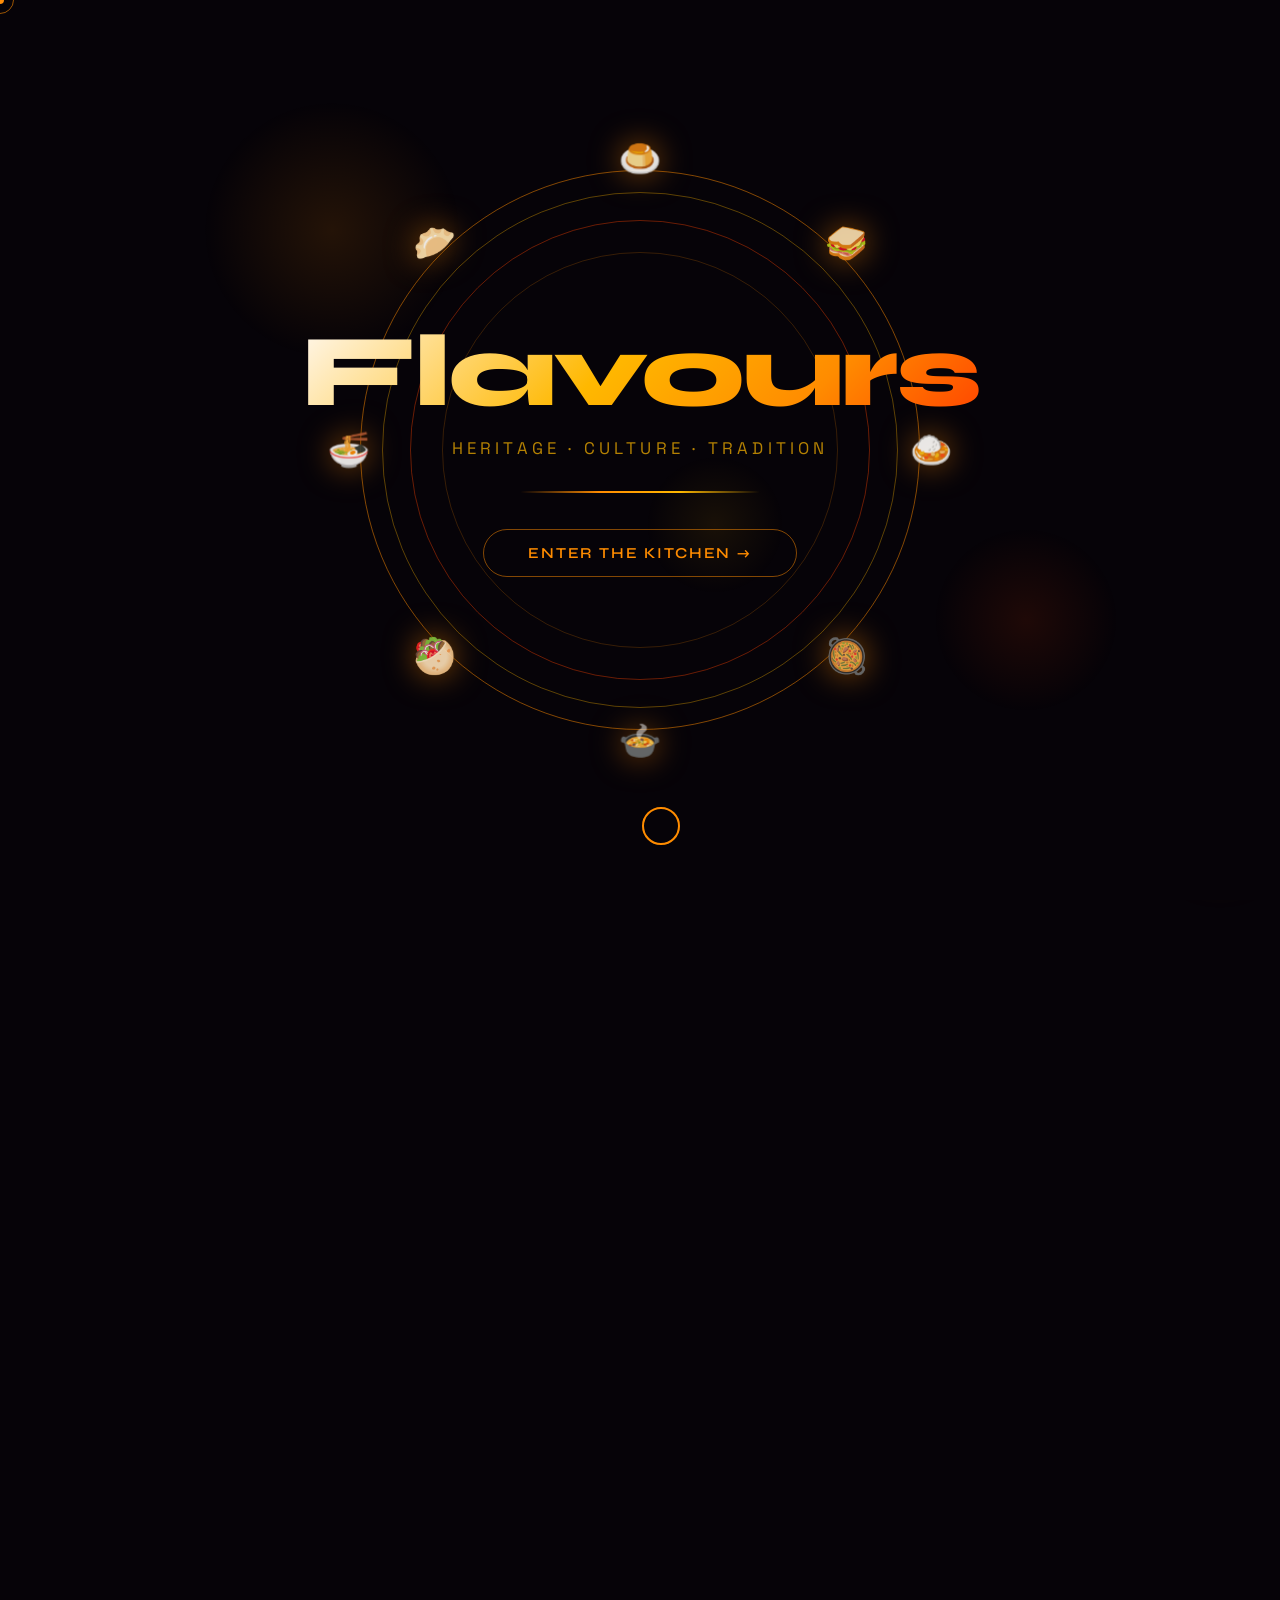
==== commit de61426b: "Add files via upload" ====
--- a/index.html
+++ b/index.html
@@ -387,7 +387,7 @@
       <p>Experience the warmth of our kitchen. Whether planning a visit or asking a question — we reply within 24 hours.</p>
       <div class="cdet"><div class="cic">📍</div><div><div class="clb">Address</div><div class="cvl">12 Heritage Lane, Banjara Hills, Hyderabad</div></div></div>
       <div class="cdet"><div class="cic">📞</div><div><div class="clb">Phone</div><div class="cvl">+91 98765 43210</div></div></div>
-      <div class="cdet"><div class="cic">📧</div><div><div class="clb">Email</div><div class="cvl"><a href="/cdn-cgi/l/email-protection" class="__cf_email__" data-cfemail="1d75787171725d7b717c6b72686f6e337473">[email&#160;protected]</a></div></div></div>
+      <div class="cdet"><div class="cic">📧</div><div><div class="clb">Email</div><div class="cvl"><a href="/cdn-cgi/l/email-protection" class="__cf_email__" data-cfemail="b5ddd0d9d9daf5d3d9d4c3dac0c7c69bdcdb">[email&#160;protected]</a></div></div></div>
       <div class="cdet"><div class="cic">🕐</div><div><div class="clb">Hours</div><div class="cvl">Mon–Sun · 10:00 AM – 11:00 PM</div></div></div>
     </div>
     <div class="cform">
@@ -446,8 +446,202 @@
 
 <div class="toast" id="toast"></div>
 
-
 <script data-cfasync="false" src="/cdn-cgi/scripts/5c5dd728/cloudflare-static/email-decode.min.js"></script>
 <script src="script.js"></script>
+
+<!-- ══════════════════════════
+     DS LAB FLOATING BUTTON
+══════════════════════════ -->
+<button id="dslab-btn" onclick="openDSLab()" title="Open DS Lab">
+  🧮<span class="dslabel">DS Lab</span>
+</button>
+
+<!-- DS LAB PANEL OVERLAY -->
+<div id="dslab-ov" onclick="dslOvClose(event)">
+<div id="dslab-panel">
+
+  <div class="dsl-hd">
+    <div class="dsl-hd-l">
+      <div class="dsl-ico">🧮</div>
+      <div>
+        <div class="dsl-title">Data Structures &amp; Algorithms Lab</div>
+        <div class="dsl-sub">Live visualizations on Flavours menu data — CO1 · CO2 · CO3 · CO4</div>
+      </div>
+    </div>
+    <button class="dsl-close" onclick="closeDSLab()">✕</button>
+  </div>
+
+  <div class="dsl-tabs">
+    <button class="dsl-tab on" onclick="dslTab('sorting',this)">📊 Sorting (CO1)</button>
+    <button class="dsl-tab" onclick="dslTab('search',this)">🔍 Search (CO1)</button>
+    <button class="dsl-tab" onclick="dslTab('linkedlist',this)">🔗 Linked List (CO2)</button>
+    <button class="dsl-tab" onclick="dslTab('stackqueue',this)">📦 Stack &amp; Queue (CO3)</button>
+    <button class="dsl-tab" onclick="dslTab('heap',this)">🏔️ Heap / Priority (CO3)</button>
+    <button class="dsl-tab" onclick="dslTab('hash',this)">🗂️ Hash Table (CO4)</button>
+    <button class="dsl-tab" onclick="dslTab('bigo',this)">⏱️ Big-O (CO1)</button>
+  </div>
+
+  <div class="dsl-body">
+
+    <!-- SORTING -->
+    <div class="dsl-pane on" id="dsl-sorting">
+      <div class="co-badge">🎓 CO1 — Sorting Algorithms</div>
+      <div class="dsl-desc">Watch Bubble, Selection, Insertion, Merge and Quick Sort animate on real dish prices. Orange bars = comparison, green = sorted.</div>
+      <div class="algo-row">
+        <select class="dsl-select" id="sort-algo" onchange="resetSort()">
+          <option value="bubble">Bubble Sort</option>
+          <option value="selection">Selection Sort</option>
+          <option value="insertion">Insertion Sort</option>
+          <option value="merge">Merge Sort</option>
+          <option value="quick">Quick Sort</option>
+        </select>
+        <select class="dsl-select" id="sort-field" onchange="resetSort()">
+          <option value="price">by Price</option>
+          <option value="rating">by Rating</option>
+          <option value="spice">by Spice</option>
+          <option value="time">by Cook Time</option>
+        </select>
+        <button class="dsl-btn" onclick="runSort()">▶ Run</button>
+        <button class="dsl-btn red" onclick="resetSort()">↺ Reset</button>
+      </div>
+      <div class="viz-wrap" id="sort-viz"></div>
+      <div class="dsl-stat-row" id="sort-stats"></div>
+      <div class="dsl-sec">Complexity</div>
+      <div class="cplx-row" id="sort-cplx"></div>
+      <div class="dsl-log" id="sort-log"></div>
+    </div>
+
+    <!-- SEARCH -->
+    <div class="dsl-pane" id="dsl-search">
+      <div class="co-badge">🎓 CO1 — Searching Algorithms</div>
+      <div class="dsl-desc">Enter a dish price to search. Linear Search scans left-to-right O(n); Binary Search halves the sorted array O(log n).</div>
+      <div class="algo-row">
+        <select class="dsl-select" id="srch-algo">
+          <option value="linear">Linear Search</option>
+          <option value="binary">Binary Search</option>
+        </select>
+        <input class="dsl-input" id="srch-val" type="number" placeholder="e.g. 320" />
+        <button class="dsl-btn" onclick="runSearch()">🔍 Search</button>
+        <button class="dsl-btn red" onclick="resetSearch()">↺ Reset</button>
+      </div>
+      <div class="viz-wrap" id="srch-viz" style="min-height:80px"></div>
+      <div class="srch-res" id="srch-res" style="display:none"></div>
+      <div class="dsl-stat-row" id="srch-stats"></div>
+    </div>
+
+    <!-- LINKED LIST -->
+    <div class="dsl-pane" id="dsl-linkedlist">
+      <div class="co-badge">🎓 CO2 — Linked List ADT</div>
+      <div class="dsl-desc">Singly linked list of dish names. Insert at head/tail, delete, reverse, and detect cycles using Floyd's Tortoise &amp; Hare.</div>
+      <div class="algo-row">
+        <select class="dsl-select" id="ll-dish"><option value="">Select dish…</option></select>
+        <button class="dsl-btn" onclick="llInsH()">+Head</button>
+        <button class="dsl-btn" onclick="llInsT()">+Tail</button>
+        <button class="dsl-btn red" onclick="llDelH()">-Head</button>
+        <button class="dsl-btn red" onclick="llDelT()">-Tail</button>
+        <button class="dsl-btn" onclick="llRev()">⇄ Reverse</button>
+      </div>
+      <div class="ll-wrap" id="ll-viz"></div>
+      <div class="dsl-stat-row" id="ll-stats"></div>
+      <div class="dsl-sec">Floyd's Cycle Detection</div>
+      <div class="dsl-desc" style="margin-bottom:8px">Simulate a cycle and run Floyd's O(n) algorithm with O(1) space to detect it.</div>
+      <div class="algo-row">
+        <button class="dsl-btn" onclick="llSimCy()">🐢 Simulate Cycle</button>
+        <button class="dsl-btn" onclick="llDetCy()">🐇 Detect Cycle</button>
+        <button class="dsl-btn red" onclick="llClrCy()">↺ Clear</button>
+      </div>
+      <div class="cd-row" id="cd-viz"></div>
+      <div class="dsl-msg" id="cd-msg"></div>
+    </div>
+
+    <!-- STACK & QUEUE -->
+    <div class="dsl-pane" id="dsl-stackqueue">
+      <div class="co-badge">🎓 CO3 — Stack &amp; Queue ADTs</div>
+      <div class="dsl-desc">Kitchen Order <b style="color:#FF8C00">Stack (LIFO)</b> — last pushed is first served. Delivery <b style="color:#FF8C00">Queue (FIFO)</b> — first ordered is first delivered.</div>
+      <div class="algo-row">
+        <select class="dsl-select" id="sq-dish"><option value="">Select dish…</option></select>
+        <button class="dsl-btn" onclick="sqPush()">+ Push / Enqueue</button>
+        <button class="dsl-btn red" onclick="sqPop()">− Pop (Stack)</button>
+        <button class="dsl-btn red" onclick="sqDq()">− Dequeue (Queue)</button>
+        <button class="dsl-btn" onclick="sqPeek()">👁 Peek</button>
+      </div>
+      <div class="sq-wrap">
+        <div class="sq-col">
+          <div class="sq-ttl">🍽️ Kitchen Stack (LIFO)</div>
+          <div class="sq-stack" id="sq-stack"></div>
+        </div>
+        <div class="sq-col">
+          <div class="sq-ttl">🛵 Delivery Queue (FIFO)</div>
+          <div class="sq-queue" id="sq-queue"></div>
+        </div>
+      </div>
+      <div class="dsl-msg" id="sq-msg"></div>
+    </div>
+
+    <!-- HEAP -->
+    <div class="dsl-pane" id="dsl-heap">
+      <div class="co-badge">🎓 CO3 — Max-Heap Priority Queue</div>
+      <div class="dsl-desc">Premium dishes (highest price) get prepared first. Each insert/extract-max maintains the heap property in O(log n).</div>
+      <div class="algo-row">
+        <select class="dsl-select" id="pq-dish"><option value="">Select dish…</option></select>
+        <button class="dsl-btn" onclick="pqIns()">+ Insert</button>
+        <button class="dsl-btn red" onclick="pqExtMax()">↑ Extract Max</button>
+        <button class="dsl-btn red" onclick="pqClr()">↺ Clear</button>
+      </div>
+      <div class="pq-list" id="pq-viz"></div>
+      <div class="dsl-stat-row" id="pq-stats" style="margin-top:10px"></div>
+      <div class="dsl-msg" id="pq-msg"></div>
+    </div>
+
+    <!-- HASH TABLE -->
+    <div class="dsl-pane" id="dsl-hash">
+      <div class="co-badge">🎓 CO4 — Hash Table with Chaining</div>
+      <div class="dsl-desc">Key = dish name, Value = price. Hash = sum of char codes mod 8. Collisions resolved by chaining (linked list per bucket).</div>
+      <div class="algo-row">
+        <select class="dsl-select" id="ht-dish"><option value="">Select dish to insert…</option></select>
+        <button class="dsl-btn" onclick="htIns()">+ Insert</button>
+        <input class="dsl-input" id="ht-srch" placeholder="Lookup key…" style="width:130px" />
+        <button class="dsl-btn" onclick="htLkp()">🔍 Lookup</button>
+        <button class="dsl-btn red" onclick="htClr()">↺ Clear</button>
+      </div>
+      <div class="ht-grid" id="ht-viz"></div>
+      <div class="dsl-stat-row" id="ht-stats"></div>
+      <div class="dsl-msg" id="ht-msg"></div>
+    </div>
+
+    <!-- BIG-O -->
+    <div class="dsl-pane" id="dsl-bigo">
+      <div class="co-badge">🎓 CO1 — Big-O / Ω / Θ Analysis</div>
+      <div class="dsl-desc">Asymptotic complexity for every algorithm demonstrated in this lab, colour-coded by efficiency.</div>
+      <div class="bigo-wrap">
+        <table class="bigo-tbl">
+          <thead><tr><th>Algorithm</th><th>Best Ω</th><th>Avg Θ</th><th>Worst O</th><th>Space</th><th>Used For</th></tr></thead>
+          <tbody id="bigo-body"></tbody>
+        </table>
+      </div>
+      <div class="dsl-sec">Empirical Timer</div>
+      <div class="dsl-desc" style="margin-bottom:10px">Measure actual wall-clock time on the dish dataset.</div>
+      <div class="algo-row">
+        <select class="dsl-select" id="emp-algo">
+          <option value="bubble">Bubble Sort</option>
+          <option value="selection">Selection Sort</option>
+          <option value="insertion">Insertion Sort</option>
+          <option value="merge">Merge Sort</option>
+          <option value="quick">Quick Sort</option>
+          <option value="linear">Linear Search</option>
+          <option value="binary">Binary Search</option>
+        </select>
+        <button class="dsl-btn" onclick="runEmp()">⏱ Measure</button>
+        <button class="dsl-btn red" onclick="clrEmp()">↺ Clear</button>
+      </div>
+      <div class="dsl-stat-row" id="emp-out"></div>
+    </div>
+
+  </div><!-- /dsl-body -->
+</div><!-- /dslab-panel -->
+</div><!-- /dslab-ov -->
+
+<script src="dslab.js"></script>
+
 </body>
 </html>
--- a/style.css
+++ b/style.css
@@ -734,3 +734,179 @@
   .steps{grid-template-columns:1fr}
   .fgrid{grid-template-columns:1fr}
 }
+
+/* ═══════════════════════════════════════
+   DS LAB — Floating Button & Panel
+═══════════════════════════════════════ */
+#dslab-btn{
+  position:fixed;bottom:32px;right:32px;z-index:50000;
+  width:56px;height:56px;border-radius:50%;
+  background:linear-gradient(135deg,#FF8C00,#FF4500);
+  border:none;color:#fff;font-size:22px;
+  box-shadow:0 8px 28px rgba(255,140,0,.5);
+  display:flex;align-items:center;justify-content:center;
+  transition:all .3s;
+}
+#dslab-btn:hover{transform:scale(1.12) rotate(-8deg);box-shadow:0 14px 40px rgba(255,140,0,.7)}
+.dslabel{
+  position:absolute;right:68px;white-space:nowrap;
+  background:#1C1624;border:1px solid rgba(255,140,0,.4);
+  color:#FF8C00;font-family:'Syne',sans-serif;font-size:.68rem;font-weight:700;
+  padding:5px 12px;border-radius:100px;letter-spacing:.06em;text-transform:uppercase;
+  opacity:0;transform:translateX(8px);transition:all .25s;pointer-events:none;
+}
+#dslab-btn:hover .dslabel{opacity:1;transform:translateX(0)}
+#dslab-ov{
+  position:fixed;inset:0;background:rgba(0,0,0,.8);
+  backdrop-filter:blur(10px);z-index:50001;
+  display:flex;align-items:center;justify-content:center;
+  opacity:0;visibility:hidden;transition:all .3s;
+}
+#dslab-ov.on{opacity:1;visibility:visible}
+#dslab-panel{
+  background:#0E0912;border:1px solid rgba(255,140,0,.3);border-radius:24px;
+  width:840px;max-width:96vw;max-height:90vh;overflow:hidden;
+  display:flex;flex-direction:column;
+  animation:mSlide .4s cubic-bezier(.2,.8,.2,1);
+  position:relative;
+}
+#dslab-panel::before{
+  content:'';position:absolute;top:0;left:0;right:0;height:2px;
+  background:linear-gradient(135deg,#FF8C00,#FF4500);border-radius:24px 24px 0 0;
+}
+.dsl-hd{padding:20px 26px;border-bottom:1px solid rgba(255,140,0,.12);
+  display:flex;align-items:center;justify-content:space-between;gap:14px;flex-shrink:0}
+.dsl-hd-l{display:flex;align-items:center;gap:12px}
+.dsl-ico{width:42px;height:42px;background:linear-gradient(135deg,#FF8C00,#FF4500);
+  border-radius:11px;display:flex;align-items:center;justify-content:center;font-size:20px;flex-shrink:0}
+.dsl-title{font-family:'Syne',sans-serif;font-size:1.05rem;font-weight:800;color:#FFF8F0}
+.dsl-sub{font-size:.68rem;color:rgba(255,248,240,.5);margin-top:2px}
+.dsl-close{
+  background:rgba(255,255,255,.06);border:1px solid rgba(255,140,0,.15);
+  width:34px;height:34px;border-radius:9px;color:rgba(255,248,240,.5);
+  display:flex;align-items:center;justify-content:center;
+  transition:all .2s;flex-shrink:0;font-size:14px;
+}
+.dsl-close:hover{border-color:#E63946;color:#E63946}
+.dsl-tabs{
+  display:flex;gap:5px;padding:14px 26px;border-bottom:1px solid rgba(255,140,0,.12);
+  overflow-x:auto;flex-shrink:0;scrollbar-width:none;
+}
+.dsl-tabs::-webkit-scrollbar{display:none}
+.dsl-tab{
+  background:rgba(255,255,255,.04);border:1px solid rgba(255,140,0,.12);
+  color:rgba(255,248,240,.5);padding:6px 14px;border-radius:100px;
+  font-family:'Syne',sans-serif;font-size:.7rem;font-weight:700;
+  white-space:nowrap;letter-spacing:.04em;text-transform:uppercase;transition:all .25s;
+}
+.dsl-tab:hover{background:rgba(255,140,0,.1);border-color:rgba(255,140,0,.35);color:#FF8C00}
+.dsl-tab.on{background:rgba(255,140,0,.2);border-color:rgba(255,140,0,.5);color:#FF8C00}
+.dsl-body{flex:1;overflow-y:auto;padding:22px 26px;scrollbar-width:thin;scrollbar-color:#FF8C00 #0E0912}
+.dsl-pane{display:none}
+.dsl-pane.on{display:block}
+.co-badge{
+  display:inline-flex;align-items:center;gap:5px;
+  background:rgba(255,140,0,.1);border:1px solid rgba(255,140,0,.3);
+  border-radius:100px;padding:3px 12px;font-size:.65rem;font-weight:700;
+  color:#FF8C00;text-transform:uppercase;letter-spacing:.08em;margin-bottom:10px;
+}
+.dsl-desc{font-size:.84rem;color:rgba(255,248,240,.55);line-height:1.65;margin-bottom:16px}
+.dsl-sec{font-family:'Syne',sans-serif;font-size:.75rem;font-weight:800;
+  color:#FF8C00;text-transform:uppercase;letter-spacing:.12em;margin:18px 0 10px}
+.algo-row{display:flex;gap:8px;align-items:center;flex-wrap:wrap;margin-bottom:14px}
+.dsl-select{
+  background:#14101A;border:1px solid rgba(255,140,0,.2);color:#FFF8F0;
+  padding:7px 12px;border-radius:9px;font-family:'Space Grotesk',sans-serif;
+  font-size:.82rem;outline:none;transition:border-color .2s;
+}
+.dsl-select:focus{border-color:#FF8C00}
+.dsl-btn{
+  background:rgba(255,140,0,.15);border:1px solid rgba(255,140,0,.4);
+  color:#FF8C00;padding:7px 16px;border-radius:100px;
+  font-family:'Syne',sans-serif;font-size:.72rem;font-weight:700;
+  letter-spacing:.05em;text-transform:uppercase;transition:all .25s;
+}
+.dsl-btn:hover{background:linear-gradient(135deg,#FF8C00,#FF4500);color:#fff;border-color:transparent}
+.dsl-btn.red{background:rgba(230,57,70,.12);border-color:rgba(230,57,70,.3);color:#E63946}
+.dsl-btn.red:hover{background:linear-gradient(135deg,#FF4500,#E63946);color:#fff}
+.dsl-input{
+  background:#14101A;border:1px solid rgba(255,140,0,.2);color:#FFF8F0;
+  padding:7px 12px;border-radius:9px;font-family:'Space Grotesk',sans-serif;
+  font-size:.84rem;outline:none;width:170px;transition:border-color .2s;
+}
+.dsl-input:focus{border-color:#FF8C00}
+.viz-wrap{
+  background:#14101A;border:1px solid rgba(255,140,0,.12);border-radius:12px;
+  padding:16px;min-height:110px;display:flex;align-items:flex-end;gap:3px;
+  overflow:hidden;margin-bottom:12px;
+}
+.vbar{border-radius:4px 4px 0 0;transition:height .15s,background .15s;min-width:5px;flex:1}
+.cplx-row{display:flex;gap:8px;flex-wrap:wrap;margin-bottom:10px}
+.cplx{background:rgba(255,255,255,.04);border:1px solid rgba(255,140,0,.15);
+  border-radius:8px;padding:5px 11px;font-size:.74rem;color:rgba(255,248,240,.6)}
+.cplx b{color:#FF8C00}
+.srch-res{background:#14101A;border:1px solid rgba(255,140,0,.2);border-radius:11px;
+  padding:12px 16px;font-size:.86rem;color:#FFF8F0;margin-top:8px;line-height:1.7}
+.hit{color:#FFB800;font-weight:700}
+.miss{color:#E63946}
+.dsl-stat-row{display:flex;gap:8px;flex-wrap:wrap;margin-top:8px}
+.dsl-stat{background:#14101A;border:1px solid rgba(255,140,0,.15);border-radius:9px;
+  padding:9px 14px;font-size:.76rem;color:rgba(255,248,240,.55);display:flex;flex-direction:column;gap:2px}
+.dsl-stat strong{color:#FF8C00;font-family:'Syne',sans-serif;font-size:.95rem;font-weight:800}
+.ll-wrap{display:flex;align-items:center;gap:0;overflow-x:auto;padding:14px 0;
+  min-height:72px;scrollbar-width:none;flex-wrap:nowrap}
+.ll-node{display:flex;align-items:center;flex-shrink:0}
+.ll-box{background:#14101A;border:1px solid rgba(255,140,0,.35);border-radius:9px;
+  padding:7px 12px;font-family:'Syne',sans-serif;font-size:.8rem;font-weight:700;
+  color:#FFF8F0;text-align:center;min-width:52px;transition:all .3s}
+.ll-box.hd{border-color:#FFB800;background:rgba(255,184,0,.1);color:#FFB800}
+.ll-box.tl{border-color:#FF4500;background:rgba(255,69,0,.09);color:#FF4500}
+.ll-arrow{color:#FF8C00;font-size:16px;margin:0 2px;opacity:.7}
+.ll-null{color:rgba(255,248,240,.25);font-size:.72rem;margin-left:5px}
+.ll-val{font-size:.88rem}
+.ll-idx{font-size:.55rem;color:rgba(255,248,240,.4);margin-top:1px}
+.sq-wrap{display:flex;gap:18px;flex-wrap:wrap;margin-top:4px}
+.sq-col{flex:1;min-width:150px}
+.sq-ttl{font-family:'Syne',sans-serif;font-size:.75rem;font-weight:800;
+  color:#FF8C00;text-transform:uppercase;letter-spacing:.08em;margin-bottom:8px}
+.sq-stack{display:flex;flex-direction:column-reverse;gap:4px;min-height:100px}
+.sq-queue{display:flex;flex-direction:row;gap:4px;min-height:48px;align-items:center;overflow-x:auto}
+.sq-item{background:#14101A;border:1px solid rgba(255,140,0,.3);border-radius:8px;
+  padding:6px 11px;font-family:'Syne',sans-serif;font-size:.78rem;font-weight:700;
+  color:#FFF8F0;text-align:center;transition:all .3s;white-space:nowrap;animation:popIn .3s}
+.sq-item.top-item,.sq-item.front-item{border-color:#FFB800;background:rgba(255,184,0,.12);color:#FFB800}
+@keyframes popIn{from{opacity:0;transform:scale(.7)}to{opacity:1;transform:scale(1)}}
+.sq-empty{color:rgba(255,248,240,.2);font-size:.76rem;font-style:italic}
+.pq-list{display:flex;flex-direction:column;gap:4px}
+.pq-item{display:flex;align-items:center;gap:10px;background:#14101A;
+  border:1px solid rgba(255,140,0,.2);border-radius:10px;padding:9px 13px;transition:all .3s}
+.pq-item.pq-top{border-color:#FFB800;background:rgba(255,184,0,.08)}
+.pq-pri{width:30px;height:30px;border-radius:50%;background:linear-gradient(135deg,#FF8C00,#FF4500);
+  display:flex;align-items:center;justify-content:center;
+  font-family:'Syne',sans-serif;font-size:.78rem;font-weight:800;color:#fff;flex-shrink:0}
+.pq-nm{font-family:'Syne',sans-serif;font-size:.83rem;font-weight:700;color:#FFF8F0}
+.pq-lbl{font-size:.68rem;color:rgba(255,248,240,.45)}
+.ht-grid{display:grid;grid-template-columns:repeat(auto-fill,minmax(120px,1fr));gap:7px;margin-bottom:10px}
+.ht-bucket{background:#14101A;border:1px solid rgba(255,140,0,.15);border-radius:9px;padding:9px 11px;min-height:48px}
+.ht-bucket.filled{border-color:rgba(255,140,0,.4)}
+.ht-bidx{font-size:.58rem;color:rgba(255,248,240,.35);text-transform:uppercase;letter-spacing:.1em;margin-bottom:5px}
+.ht-chain{display:flex;flex-direction:column;gap:3px}
+.ht-entry{background:rgba(255,140,0,.08);border:1px solid rgba(255,140,0,.18);border-radius:5px;
+  padding:2px 7px;font-size:.72rem;color:#FFF8F0;display:flex;justify-content:space-between;gap:6px}
+.ht-k{color:#FF8C00;font-weight:700}
+.bigo-wrap{background:#14101A;border:1px solid rgba(255,140,0,.15);border-radius:12px;
+  padding:14px;overflow-x:auto;margin-bottom:12px}
+.bigo-tbl{width:100%;border-collapse:collapse;font-size:.77rem}
+.bigo-tbl th{text-align:left;color:#FF8C00;font-family:'Syne',sans-serif;font-size:.67rem;
+  text-transform:uppercase;letter-spacing:.07em;padding:7px 10px;border-bottom:1px solid rgba(255,140,0,.15)}
+.bigo-tbl td{padding:7px 10px;border-bottom:1px solid rgba(255,255,255,.03);color:rgba(255,248,240,.6)}
+.bigo-tbl tr:last-child td{border:none}
+.bigo-tbl .g{color:#4CAF50}.bigo-tbl .y{color:#FFB800}.bigo-tbl .r{color:#FF4500}.bigo-tbl .x{color:#E63946}
+.cd-row{display:flex;gap:6px;align-items:center;flex-wrap:wrap;margin:10px 0}
+.cd-node{width:38px;height:38px;border-radius:50%;background:#14101A;border:2px solid rgba(255,140,0,.3);
+  display:flex;align-items:center;justify-content:center;font-size:.88rem;transition:all .3s;flex-shrink:0}
+.cd-node.cy{border-color:#E63946;background:rgba(230,57,70,.15)}
+.cd-node.vi{border-color:#FF8C00;background:rgba(255,140,0,.1)}
+.cd-arr{color:rgba(255,248,240,.4);font-size:13px}
+.dsl-msg{font-size:.82rem;color:#FF8C00;margin-top:10px;min-height:20px;font-family:'Space Grotesk',sans-serif}
+.dsl-log{font-size:.76rem;color:rgba(255,248,240,.45);margin-top:6px;min-height:20px}
